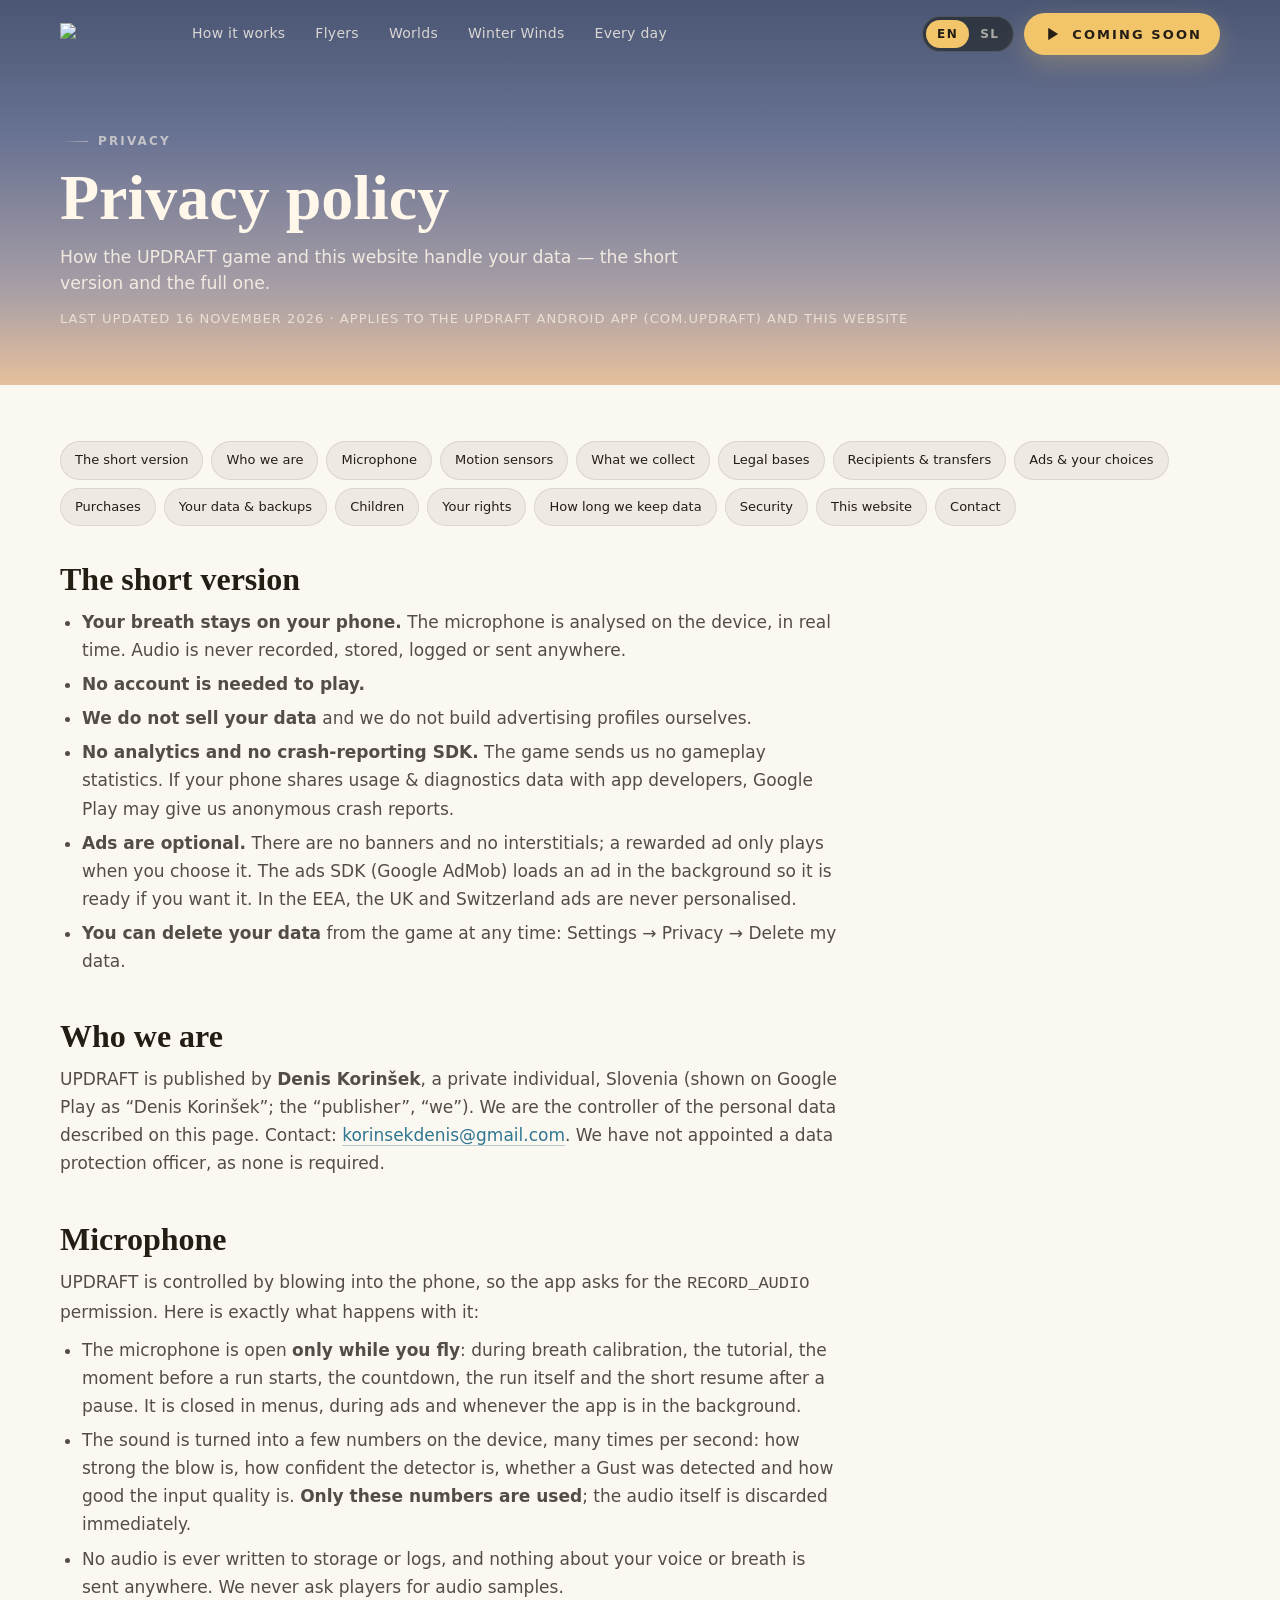
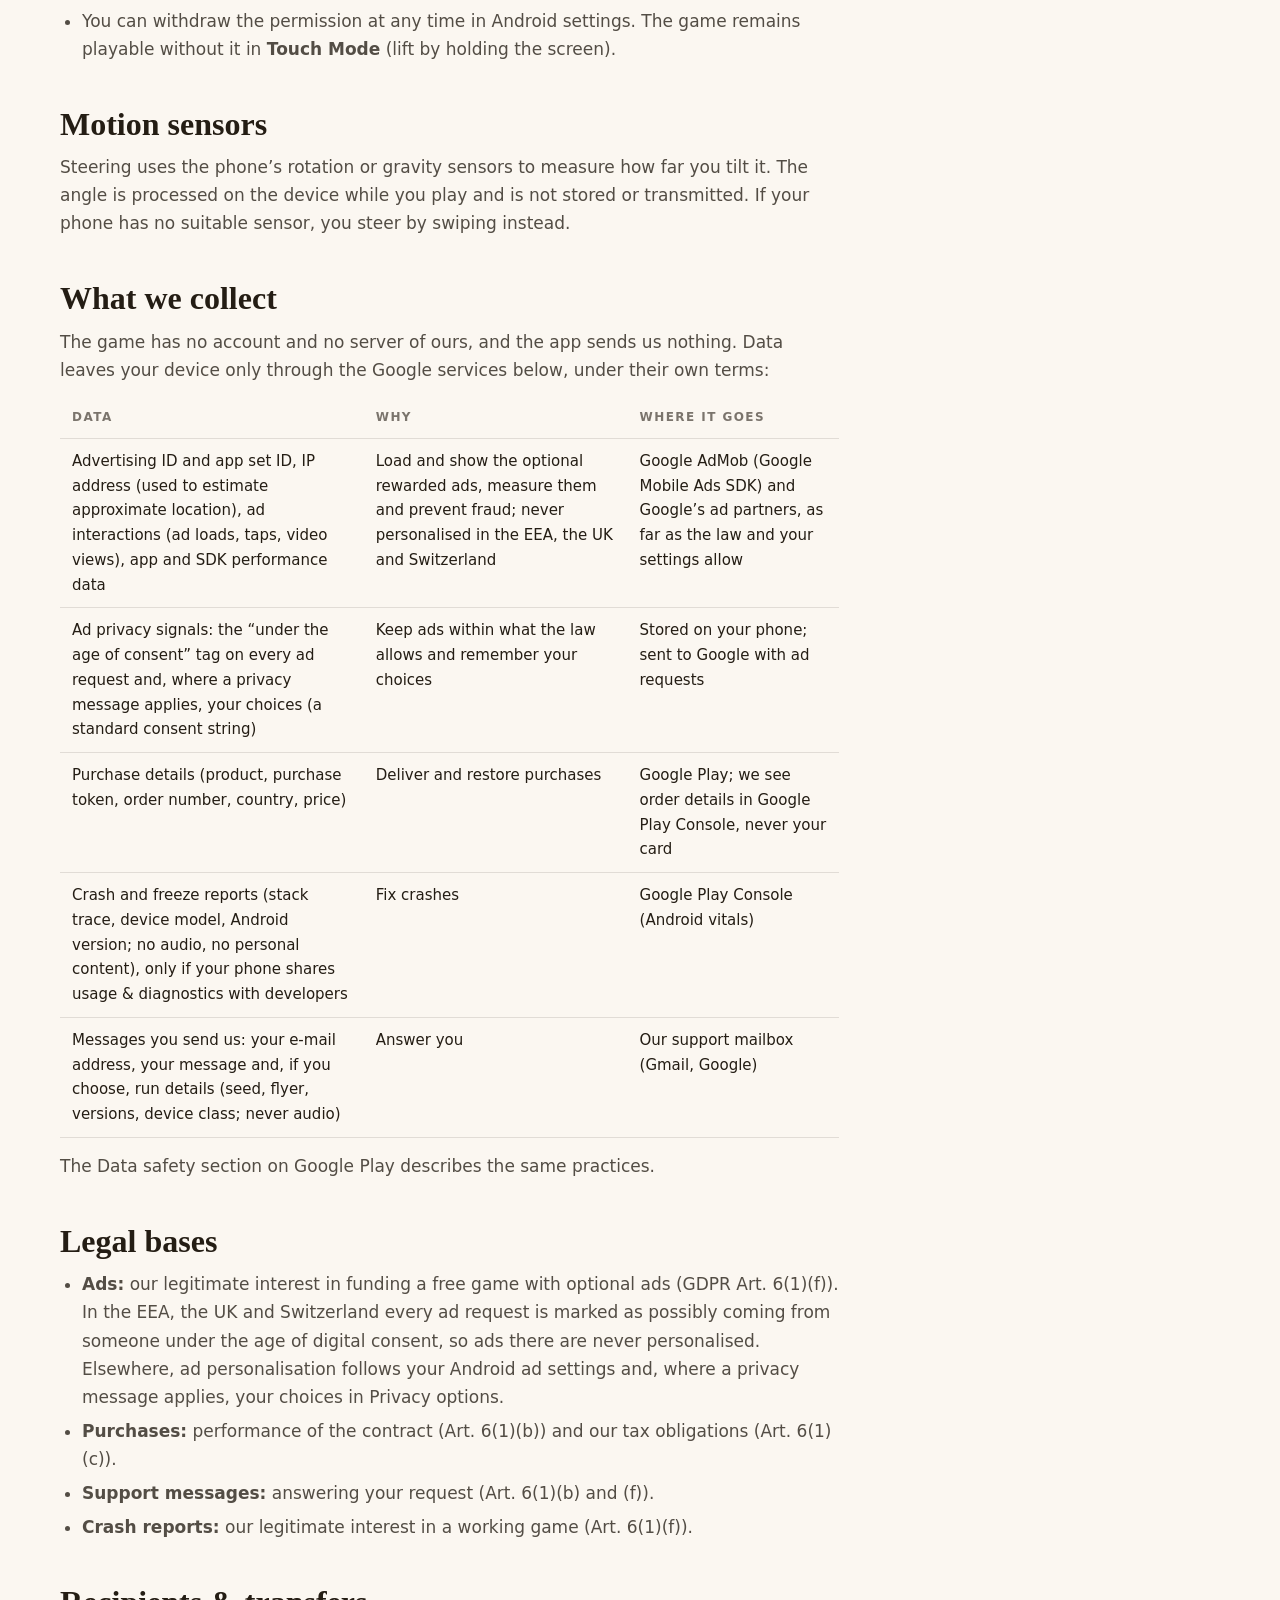
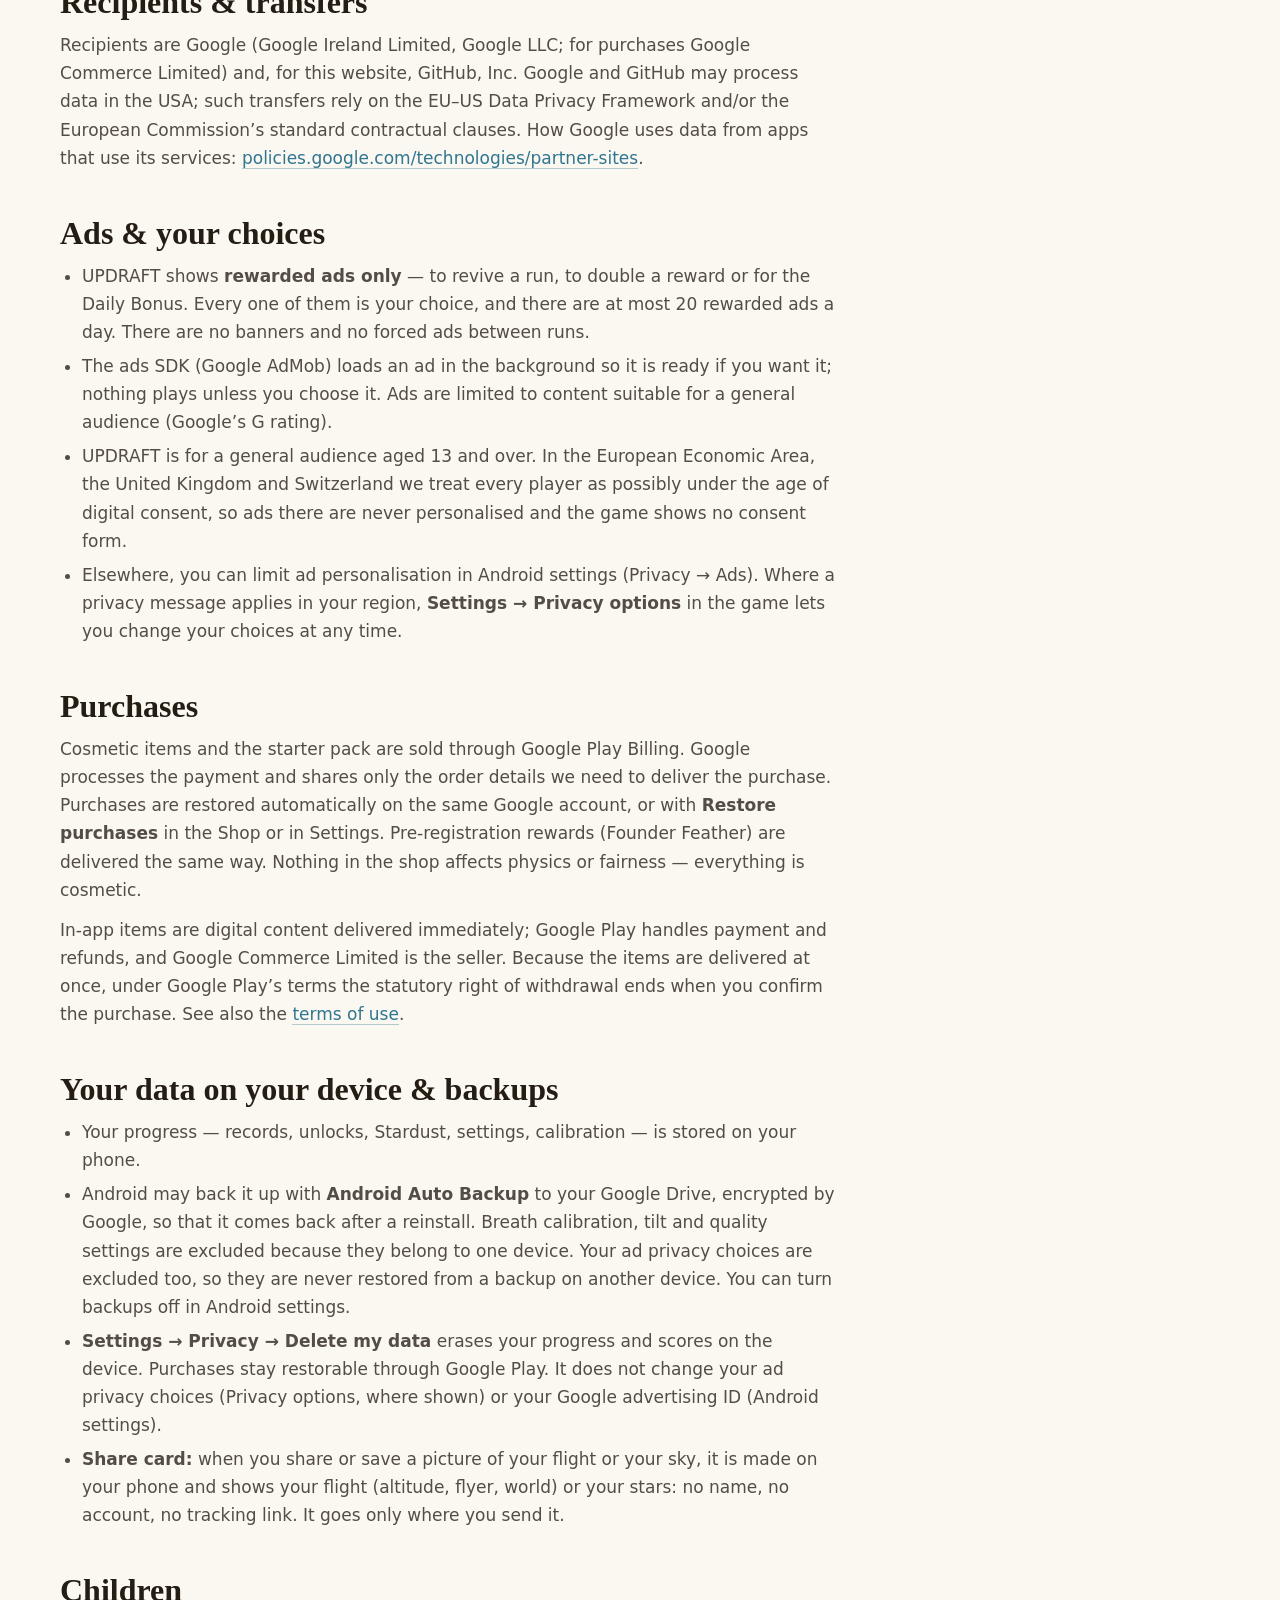
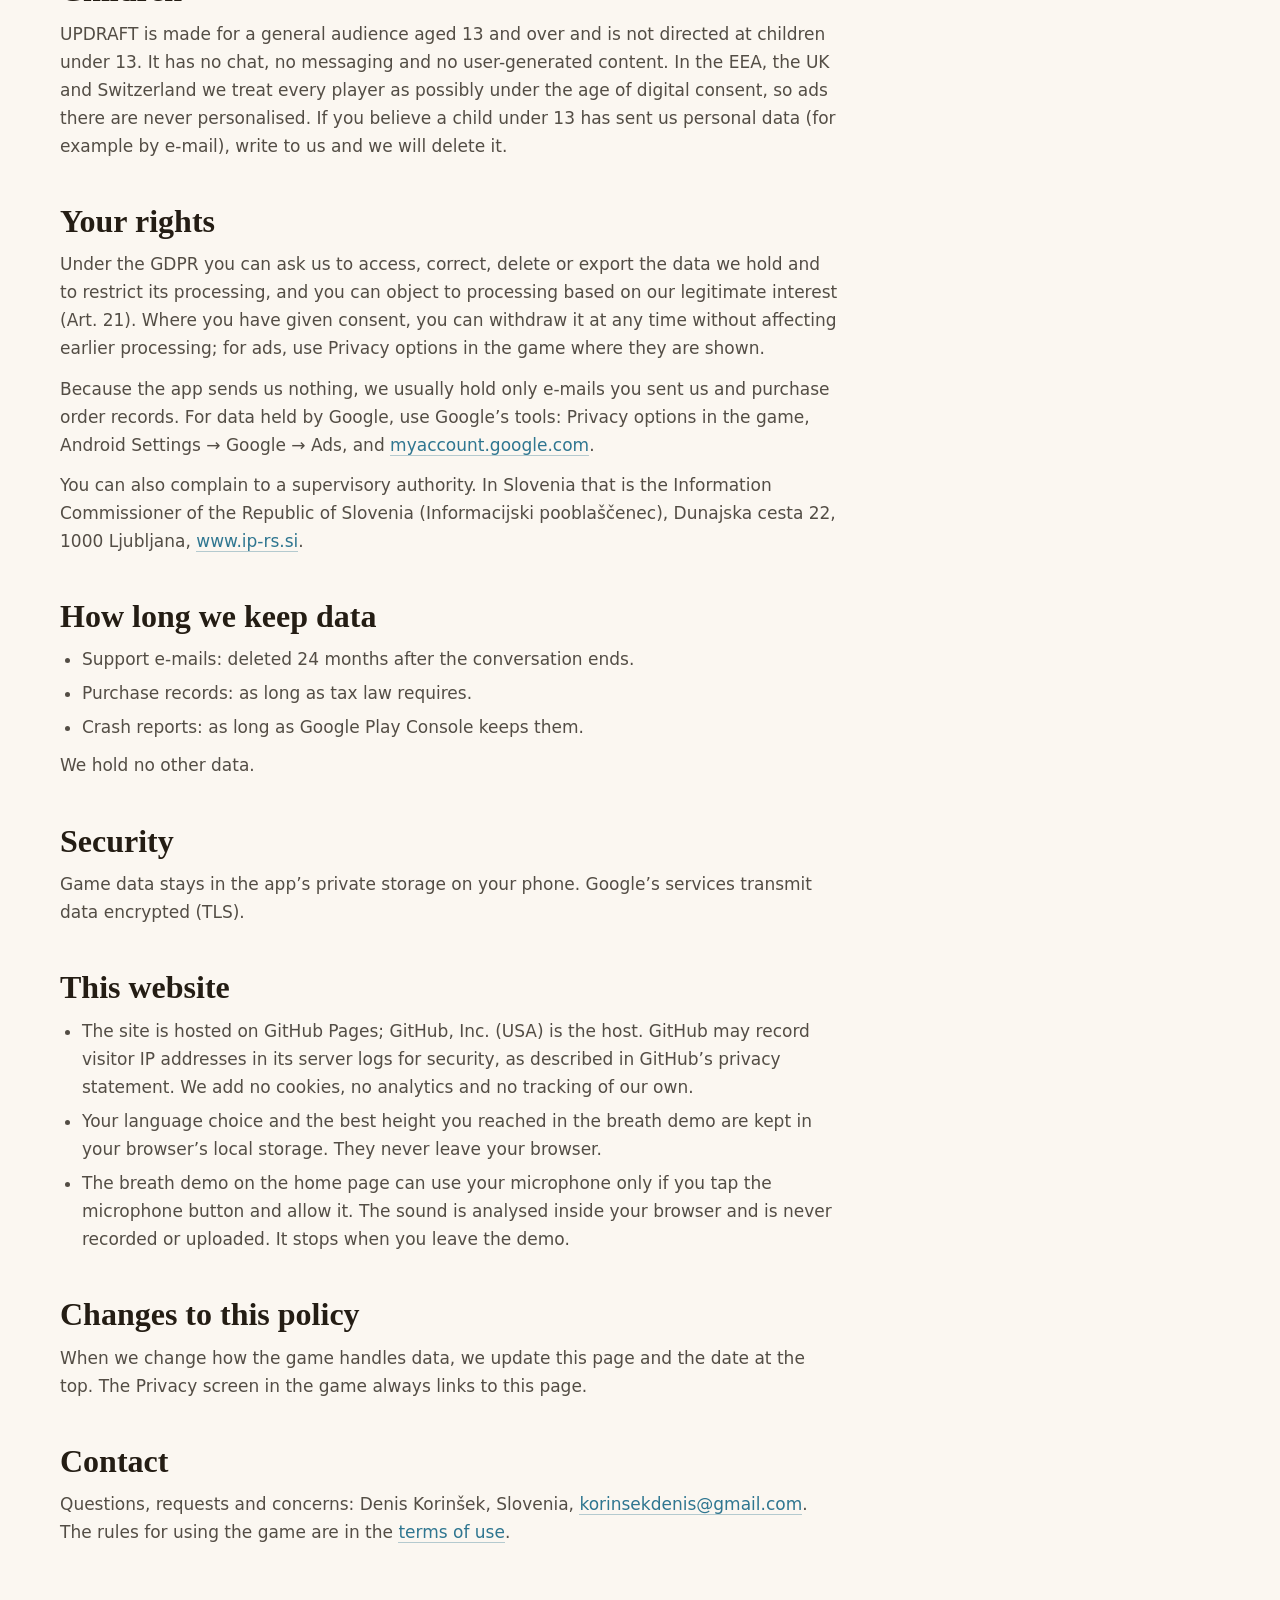
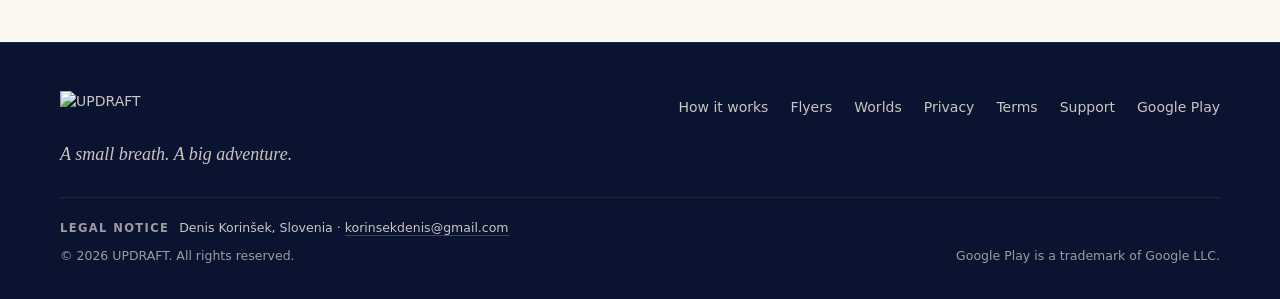
==== privacy.html @ 382e3b41 "Legal review update: privacy policy, terms, legal notice, com.updraft - Privacy policy rewritten (EN" ====
<!DOCTYPE html>
<html lang="en" class="no-js">
<head>
<meta charset="utf-8">
<meta name="viewport" content="width=device-width, initial-scale=1, viewport-fit=cover">
<title>Privacy policy — UPDRAFT</title>
<meta name="description" content="How the UPDRAFT game and this website handle your data: the microphone is analysed on your device only and never recorded, no account is needed, and the game has no analytics.">
<meta name="robots" content="index,follow">
<meta name="theme-color" content="#4A5674">
<meta property="og:title" content="Privacy policy — UPDRAFT">
<meta property="og:description" content="Your breath stays on your phone. How UPDRAFT handles the microphone, sensors, ads, purchases and backups.">
<meta property="og:image" content="https://deniskorinsek.github.io/updraft/assets/brand/og.jpg">
<link rel="icon" href="assets/brand/favicon-32.png" sizes="32x32">
<link rel="icon" href="assets/brand/icon.svg" type="image/svg+xml">
<link rel="apple-touch-icon" href="assets/brand/apple-touch-icon.png">
<link rel="stylesheet" href="assets/fonts/fonts.css">
<link rel="stylesheet" href="css/site.css">
<script>document.documentElement.className = document.documentElement.className.replace('no-js', 'js');</script>
</head>
<body>
<svg xmlns="http://www.w3.org/2000/svg" style="display:none"><symbol id="i-mic" viewBox="0 0 24 24"><path d="M12,3.5 H12 A3,3 0 0 1 15,6.5 V11.5 A3,3 0 0 1 12,14.5 H12 A3,3 0 0 1 9,11.5 V6.5 A3,3 0 0 1 12,3.5 Z" fill="none" stroke="currentColor" stroke-width="1.8" stroke-linecap="round" stroke-linejoin="round"/><path d="M5.5 11.5a6.5 6.5 0 0 0 13 0M12 18v2.5M9 20.5h6" fill="none" stroke="currentColor" stroke-width="1.8" stroke-linecap="round" stroke-linejoin="round"/></symbol><symbol id="i-tilt" viewBox="0 0 24 24"><path d="M10,3.5 H14 A2,2 0 0 1 16,5.5 V16.5 A2,2 0 0 1 14,18.5 H10 A2,2 0 0 1 8,16.5 V5.5 A2,2 0 0 1 10,3.5 Z" fill="none" stroke="currentColor" stroke-width="1.8" stroke-linecap="round" stroke-linejoin="round"/><path d="M3.5 15a8.5 8.5 0 0 0 4.5 5.5M20.5 15a8.5 8.5 0 0 1-4.5 5.5" fill="none" stroke="currentColor" stroke-width="1.8" stroke-linecap="round" stroke-linejoin="round"/><path d="M11 15.5h2" fill="none" stroke="currentColor" stroke-width="1.8" stroke-linecap="round" stroke-linejoin="round"/></symbol><symbol id="i-wind" viewBox="0 0 24 24"><path d="M8.69,11.93 L8.59,11.82 L8.47,11.73 L8.32,11.67 L8.14,11.63 L7.95,11.64 L7.75,11.69 L7.55,11.78 L7.36,11.92 L7.2,12.11 L7.07,12.33 L6.97,12.59 L6.93,12.88 L6.95,13.18 L7.02,13.49 L7.16,13.79 L7.35,14.08 L7.61,14.33 L7.92,14.54 L8.28,14.69 L8.68,14.78 L9.1,14.8 L9.53,14.73 L9.95,14.58 L10.36,14.36 L10.72,14.05 L11.04,13.67 L11.28,13.23 L11.45,12.73 L11.53,12.2 L11.51,11.65 L11.39,11.1 L11.17,10.56 L10.85,10.06 L10.43,9.62 L9.92,9.24 L9.35,8.96 L8.72,8.78 L8.05,8.72 L7.37,8.78 L6.7,8.96 L6.05,9.26 L5.46,9.69 L4.94,10.22 L4.52,10.85 L4.21,11.56 L4.02,12.32 L3.98,13.13 L4.08,13.94 L4.32,14.73 L4.72,15.48 L5.24,16.17 L5.89,16.75 L6.65,17.22 L7.49,17.56 L8.4,17.74 L9.33,17.76 L10.27,17.61 L11.18,17.29 L12.04,16.81 L12.81,16.18 L13.46,15.41 L13.97,14.52 L14.32,13.54 L14.5,12.5 C17.3,12.5 19.3,9.5 22.5,10.1" fill="none" stroke="currentColor" stroke-width="1.8" stroke-linecap="round" stroke-linejoin="round"/></symbol><symbol id="i-wind_dust" viewBox="0 0 24 24"><path d="M12 3c.6 4.2 2.8 6.4 7 7-4.2.6-6.4 2.8-7 7-.6-4.2-2.8-6.4-7-7 4.2-.6 6.4-2.8 7-7z" fill="currentColor"/></symbol><symbol id="i-leaderboard" viewBox="0 0 24 24"><path d="M4 20V13h5v7M9 20V8.5h6V20M15 20v-9h5v9" fill="none" stroke="currentColor" stroke-width="1.8" stroke-linecap="round" stroke-linejoin="round"/><path d="M3 20h18" fill="none" stroke="currentColor" stroke-width="1.8" stroke-linecap="round" stroke-linejoin="round"/></symbol><symbol id="i-calendar" viewBox="0 0 24 24"><path d="M6.5,5.5 H17.5 A2.5,2.5 0 0 1 20,8.0 V17.5 A2.5,2.5 0 0 1 17.5,20.0 H6.5 A2.5,2.5 0 0 1 4,17.5 V8.0 A2.5,2.5 0 0 1 6.5,5.5 Z" fill="none" stroke="currentColor" stroke-width="1.8" stroke-linecap="round" stroke-linejoin="round"/><path d="M4 10h16M8.5 3.5v4M15.5 3.5v4" fill="none" stroke="currentColor" stroke-width="1.8" stroke-linecap="round" stroke-linejoin="round"/></symbol><symbol id="i-challenges" viewBox="0 0 24 24"><path d="M8 4h8v5a4 4 0 0 1-8 0V4z" fill="none" stroke="currentColor" stroke-width="1.8" stroke-linecap="round" stroke-linejoin="round"/><path d="M8 6H5.5a2.5 2.5 0 0 0 2.8 4M16 6h2.5a2.5 2.5 0 0 1-2.8 4" fill="none" stroke="currentColor" stroke-width="1.8" stroke-linecap="round" stroke-linejoin="round"/><path d="M12 13v4M8.5 20h7M10 17h4" fill="none" stroke="currentColor" stroke-width="1.8" stroke-linecap="round" stroke-linejoin="round"/></symbol><symbol id="i-collection" viewBox="0 0 24 24"><path d="M5.5,4 H9.5 A1.5,1.5 0 0 1 11,5.5 V9.5 A1.5,1.5 0 0 1 9.5,11 H5.5 A1.5,1.5 0 0 1 4,9.5 V5.5 A1.5,1.5 0 0 1 5.5,4 Z" fill="none" stroke="currentColor" stroke-width="1.8" stroke-linecap="round" stroke-linejoin="round"/><path d="M14.5,4 H18.5 A1.5,1.5 0 0 1 20,5.5 V9.5 A1.5,1.5 0 0 1 18.5,11 H14.5 A1.5,1.5 0 0 1 13,9.5 V5.5 A1.5,1.5 0 0 1 14.5,4 Z" fill="none" stroke="currentColor" stroke-width="1.8" stroke-linecap="round" stroke-linejoin="round"/><path d="M5.5,13 H9.5 A1.5,1.5 0 0 1 11,14.5 V18.5 A1.5,1.5 0 0 1 9.5,20 H5.5 A1.5,1.5 0 0 1 4,18.5 V14.5 A1.5,1.5 0 0 1 5.5,13 Z" fill="none" stroke="currentColor" stroke-width="1.8" stroke-linecap="round" stroke-linejoin="round"/><path d="M14.5,13 H18.5 A1.5,1.5 0 0 1 20,14.5 V18.5 A1.5,1.5 0 0 1 18.5,20 H14.5 A1.5,1.5 0 0 1 13,18.5 V14.5 A1.5,1.5 0 0 1 14.5,13 Z" fill="none" stroke="currentColor" stroke-width="1.8" stroke-linecap="round" stroke-linejoin="round"/></symbol><symbol id="i-trail" viewBox="0 0 24 24"><path d="M3.5 16.5c3.5 0 4.5-3 8-3s4.5 3 9 3" fill="none" stroke="currentColor" stroke-width="1.8" stroke-linecap="round" stroke-linejoin="round"/><path d="M3.5 11c3 0 4-2.2 7-2.2" fill="none" stroke="currentColor" stroke-width="1.4" stroke-linecap="round" stroke-linejoin="round"/><path d="M15.4,8.5 a1.6,1.6 0 1,0 3.2,0 a1.6,1.6 0 1,0 -3.2,0" fill="currentColor"/><path d="M18.9,12.5 a1.1,1.1 0 1,0 2.2,0 a1.1,1.1 0 1,0 -2.2,0" fill="currentColor"/></symbol><symbol id="i-badge" viewBox="0 0 24 24"><path d="M6.5,9.5 a5.5,5.5 0 1,0 11.0,0 a5.5,5.5 0 1,0 -11.0,0" fill="none" stroke="currentColor" stroke-width="1.8" stroke-linecap="round" stroke-linejoin="round"/><path d="M9 14.2L7.6 20.5l4.4-2.3 4.4 2.3-1.4-6.3" fill="none" stroke="currentColor" stroke-width="1.8" stroke-linecap="round" stroke-linejoin="round"/></symbol><symbol id="i-privacy" viewBox="0 0 24 24"><path d="M12 3l7 3v6c0 4-3 7-7 9-4-2-7-5-7-9V6z" fill="none" stroke="currentColor" stroke-width="1.8" stroke-linecap="round" stroke-linejoin="round"/><path d="M10.5,11.5 H13.5 A1,1 0 0 1 14.5,12.5 V15.0 A1,1 0 0 1 13.5,16.0 H10.5 A1,1 0 0 1 9.5,15.0 V12.5 A1,1 0 0 1 10.5,11.5 Z" fill="none" stroke="currentColor" stroke-width="1.8" stroke-linecap="round" stroke-linejoin="round"/><path d="M10.5 11.5v-1a1.5 1.5 0 0 1 3 0v1" fill="none" stroke="currentColor" stroke-width="1.8" stroke-linecap="round" stroke-linejoin="round"/></symbol><symbol id="i-touch" viewBox="0 0 24 24"><path d="M10 11V5.5a1.5 1.5 0 0 1 3 0v6" fill="none" stroke="currentColor" stroke-width="1.8" stroke-linecap="round" stroke-linejoin="round"/><path d="M13 10.5a1.5 1.5 0 0 1 3 0v1.5M16 11.2a1.5 1.5 0 0 1 3 .3V15a6 6 0 0 1-6 6h-1.2a6 6 0 0 1-4.6-2.2L4.8 15.6a1.5 1.5 0 0 1 2.3-1.9L10 16" fill="none" stroke="currentColor" stroke-width="1.8" stroke-linecap="round" stroke-linejoin="round"/></symbol><symbol id="i-download" viewBox="0 0 24 24"><path d="M12 4v11M7.5 10.5L12 15l4.5-4.5" fill="none" stroke="currentColor" stroke-width="1.8" stroke-linecap="round" stroke-linejoin="round"/><path d="M5 19.5h14" fill="none" stroke="currentColor" stroke-width="1.8" stroke-linecap="round" stroke-linejoin="round"/></symbol><symbol id="i-external" viewBox="0 0 24 24"><path d="M14 4h6v6M20 4l-8.5 8.5" fill="none" stroke="currentColor" stroke-width="1.8" stroke-linecap="round" stroke-linejoin="round"/><path d="M18 14v4.5a1.5 1.5 0 0 1-1.5 1.5h-11A1.5 1.5 0 0 1 4 18.5v-11A1.5 1.5 0 0 1 5.5 6H10" fill="none" stroke="currentColor" stroke-width="1.8" stroke-linecap="round" stroke-linejoin="round"/></symbol><symbol id="i-language" viewBox="0 0 24 24"><path d="M3.5,12 a8.5,8.5 0 1,0 17.0,0 a8.5,8.5 0 1,0 -17.0,0" fill="none" stroke="currentColor" stroke-width="1.8" stroke-linecap="round" stroke-linejoin="round"/><path d="M3.5 12h17M12 3.5c2.5 2.4 3.6 5.2 3.6 8.5s-1.1 6.1-3.6 8.5c-2.5-2.4-3.6-5.2-3.6-8.5S9.5 5.9 12 3.5z" fill="none" stroke="currentColor" stroke-width="1.8" stroke-linecap="round" stroke-linejoin="round"/></symbol><symbol id="i-close" viewBox="0 0 24 24"><path d="M6 6l12 12M18 6L6 18" fill="none" stroke="currentColor" stroke-width="1.8" stroke-linecap="round" stroke-linejoin="round"/></symbol><symbol id="i-chevron_right" viewBox="0 0 24 24"><path d="M9 6l6 6-6 6" fill="none" stroke="currentColor" stroke-width="1.8" stroke-linecap="round" stroke-linejoin="round"/></symbol><symbol id="i-chevron_down" viewBox="0 0 24 24"><path d="M6 9l6 6 6-6" fill="none" stroke="currentColor" stroke-width="1.8" stroke-linecap="round" stroke-linejoin="round"/></symbol><symbol id="i-play" viewBox="0 0 24 24"><path d="M8 5.5v13l10.5-6.5z" fill="currentColor"/></symbol><symbol id="i-help" viewBox="0 0 24 24"><path d="M3.5,12 a8.5,8.5 0 1,0 17.0,0 a8.5,8.5 0 1,0 -17.0,0" fill="none" stroke="currentColor" stroke-width="1.8" stroke-linecap="round" stroke-linejoin="round"/><path d="M9.6 9.6a2.5 2.5 0 1 1 3.6 2.2c-.8.4-1.2 1-1.2 1.8v.4" fill="none" stroke="currentColor" stroke-width="1.8" stroke-linecap="round" stroke-linejoin="round"/><path d="M12 16.6v.4" fill="none" stroke="currentColor" stroke-width="2.4" stroke-linecap="round" stroke-linejoin="round"/></symbol><symbol id="i-feedback" viewBox="0 0 24 24"><path d="M5 4.5h14A1.5 1.5 0 0 1 20.5 6v8.5A1.5 1.5 0 0 1 19 16h-7.5L7 19.5V16H5a1.5 1.5 0 0 1-1.5-1.5V6A1.5 1.5 0 0 1 5 4.5z" fill="none" stroke="currentColor" stroke-width="1.8" stroke-linecap="round" stroke-linejoin="round"/><path d="M8 9h8M8 12h5" fill="none" stroke="currentColor" stroke-width="1.8" stroke-linecap="round" stroke-linejoin="round"/></symbol><symbol id="i-mic_off" viewBox="0 0 24 24"><path d="M9 9V6.5a3 3 0 0 1 6 0v5" fill="none" stroke="currentColor" stroke-width="1.8" stroke-linecap="round" stroke-linejoin="round"/><path d="M5.5 11.5a6.5 6.5 0 0 0 10.8 4.9M18.5 11.5c0 .7-.1 1.4-.3 2M12 18v2.5M9 20.5h6" fill="none" stroke="currentColor" stroke-width="1.8" stroke-linecap="round" stroke-linejoin="round"/><path d="M4 4l16 16" fill="none" stroke="currentColor" stroke-width="1.8" stroke-linecap="round" stroke-linejoin="round"/></symbol><symbol id="i-snowflake" viewBox="0 0 24 24"><path d="M12 3v18M4.2 7.5l15.6 9M4.2 16.5l15.6-9" fill="none" stroke="currentColor" stroke-width="1.8" stroke-linecap="round" stroke-linejoin="round"/><path d="M9.5 4.5L12 6.5l2.5-2M9.5 19.5l2.5-2 2.5 2M4 10.6l3 .6-.9 3M20 13.4l-3-.6.9-3M4 13.4l3-.6-.9-3M20 10.6l-3 .6.9 3" fill="none" stroke="currentColor" stroke-width="1.8" stroke-linecap="round" stroke-linejoin="round"/></symbol><symbol id="i-gift" viewBox="0 0 24 24"><path d="M6.0,9.5 H18.0 A1.5,1.5 0 0 1 19.5,11.0 V18.5 A1.5,1.5 0 0 1 18.0,20.0 H6.0 A1.5,1.5 0 0 1 4.5,18.5 V11.0 A1.5,1.5 0 0 1 6.0,9.5 Z" fill="none" stroke="currentColor" stroke-width="1.8" stroke-linecap="round" stroke-linejoin="round"/><path d="M3.5 9.5h17M12 9.5V20" fill="none" stroke="currentColor" stroke-width="1.8" stroke-linecap="round" stroke-linejoin="round"/><path d="M12 9.5c-1.6-3.4-5.6-3.6-5.6-1.4 0 1.4 3 1.4 5.6 1.4zm0 0c1.6-3.4 5.6-3.6 5.6-1.4 0 1.4-3 1.4-5.6 1.4z" fill="none" stroke="currentColor" stroke-width="1.8" stroke-linecap="round" stroke-linejoin="round"/></symbol><symbol id="i-sleigh" viewBox="0 0 24 24"><path d="M3.5 16.5h13.5c2 0 3.5-1.3 3.5-3" fill="none" stroke="currentColor" stroke-width="1.8" stroke-linecap="round" stroke-linejoin="round"/><path d="M5.5 16.5c-1.8-1.6-2.4-4-1.8-6.4h6.8l2.2 3.4h4.8" fill="none" stroke="currentColor" stroke-width="1.8" stroke-linecap="round" stroke-linejoin="round"/><path d="M7 16.5v2.5M14 16.5v2.5M5 19h12.5" fill="none" stroke="currentColor" stroke-width="1.8" stroke-linecap="round" stroke-linejoin="round"/><path d="M17.5 3.5l.8 1.7 1.9.3-1.4 1.3.3 1.9-1.6-.9-1.7.9.4-1.9-1.4-1.3 1.9-.3z" fill="currentColor"/></symbol><symbol id="i-perfect" viewBox="0 0 24 24"><path d="M12 3c.6 4.2 2.8 6.4 7 7-4.2.6-6.4 2.8-7 7-.6-4.2-2.8-6.4-7-7 4.2-.6 6.4-2.8 7-7z" fill="none" stroke="currentColor" stroke-width="1.8" stroke-linecap="round" stroke-linejoin="round"/></symbol><symbol id="i-near_miss" viewBox="0 0 24 24"><path d="M13 21l4-9.5 4 9.5z" fill="none" stroke="currentColor" stroke-width="1.8" stroke-linecap="round" stroke-linejoin="round"/><path d="M2.5 15.5C6 12 10 9.4 15.2 8.4" fill="none" stroke="currentColor" stroke-width="1.8" stroke-linecap="round" stroke-linejoin="round"/><path d="M2.5 10.6c2.2-1.7 4.6-2.9 7.4-3.6" fill="none" stroke="currentColor" stroke-width="1.8" stroke-linecap="round" stroke-linejoin="round"/><path d="M16.3,7.8 a1.7,1.7 0 1,0 3.4,0 a1.7,1.7 0 1,0 -3.4,0" fill="currentColor"/></symbol><symbol id="i-missions" viewBox="0 0 24 24"><path d="M7.0,3.5 H17.0 A2.5,2.5 0 0 1 19.5,6.0 V18.0 A2.5,2.5 0 0 1 17.0,20.5 H7.0 A2.5,2.5 0 0 1 4.5,18.0 V6.0 A2.5,2.5 0 0 1 7.0,3.5 Z" fill="none" stroke="currentColor" stroke-width="1.8" stroke-linecap="round" stroke-linejoin="round"/><path d="M8.5 9l2 2 4-4M8.5 15.5h7" fill="none" stroke="currentColor" stroke-width="1.8" stroke-linecap="round" stroke-linejoin="round"/></symbol><symbol id="i-chest" viewBox="0 0 24 24"><path d="M6,10 H18 A2,2 0 0 1 20,12 V18 A2,2 0 0 1 18,20 H6 A2,2 0 0 1 4,18 V12 A2,2 0 0 1 6,10 Z" fill="none" stroke="currentColor" stroke-width="1.8" stroke-linecap="round" stroke-linejoin="round"/><path d="M3.5 6.8h17V10h-17z" fill="none" stroke="currentColor" stroke-width="1.8" stroke-linecap="round" stroke-linejoin="round"/><path d="M12 6.8V20" fill="none" stroke="currentColor" stroke-width="1.8" stroke-linecap="round" stroke-linejoin="round"/><path d="M12 6.8c-1.5-3-5-3.2-5-1.2 0 1.3 2.6 1.2 5 1.2zm0 0c1.5-3 5-3.2 5-1.2 0 1.3-2.6 1.2-5 1.2z" fill="none" stroke="currentColor" stroke-width="1.8" stroke-linecap="round" stroke-linejoin="round"/></symbol><symbol id="i-altitude" viewBox="0 0 24 24"><path d="M12 20V5M6.5 10.5L12 5l5.5 5.5" fill="none" stroke="currentColor" stroke-width="1.8" stroke-linecap="round" stroke-linejoin="round"/><path d="M5 20h14" fill="none" stroke="currentColor" stroke-width="1.8" stroke-linecap="round" stroke-linejoin="round"/></symbol><symbol id="i-feather" viewBox="0 0 24 24"><path d="M5 19C8.5 11 13 6.5 20 4c-1.2 6.5-5.5 11.5-12.6 13.6" fill="none" stroke="currentColor" stroke-width="1.8" stroke-linecap="round" stroke-linejoin="round"/><path d="M5 19l9-9" fill="none" stroke="currentColor" stroke-width="1.8" stroke-linecap="round" stroke-linejoin="round"/></symbol><symbol id="i-bubble" viewBox="0 0 24 24"><path d="M4,12 a8,8 0 1,0 16,0 a8,8 0 1,0 -16,0" fill="none" stroke="currentColor" stroke-width="1.8" stroke-linecap="round" stroke-linejoin="round"/><path d="M7.8 10a4.6 4.6 0 0 1 3-3.2" fill="none" stroke="currentColor" stroke-width="1.8" stroke-linecap="round" stroke-linejoin="round"/></symbol><symbol id="i-star" viewBox="0 0 24 24"><path d="M12 3.6l2.5 5.2 5.7.8-4.1 4 1 5.6-5.1-2.7-5.1 2.7 1-5.6-4.1-4 5.7-.8z" fill="none" stroke="currentColor" stroke-width="1.8" stroke-linecap="round" stroke-linejoin="round"/></symbol><symbol id="i-check" viewBox="0 0 24 24"><path d="M5 12.5l4.5 4.5L19 7.5" fill="none" stroke="currentColor" stroke-width="2.2" stroke-linecap="round" stroke-linejoin="round"/></symbol><symbol id="i-level" viewBox="0 0 24 24"><path d="M12 3.5l7.5 4.3v8.4L12 20.5l-7.5-4.3V7.8z" fill="none" stroke="currentColor" stroke-width="1.8" stroke-linecap="round" stroke-linejoin="round"/><path d="M9.5 12.5l2 2 3.5-4" fill="none" stroke="currentColor" stroke-width="1.8" stroke-linecap="round" stroke-linejoin="round"/></symbol><symbol id="i-gust_window" viewBox="0 0 24 24"><path d="M4.5,12 a7.5,7.5 0 1,0 15.0,0 a7.5,7.5 0 1,0 -15.0,0" fill="none" stroke="currentColor" stroke-width="1.4" stroke-linecap="round" stroke-linejoin="round"/><path d="M12 2.5v2M12 19.5v2M2.5 12h2M19.5 12h2" fill="none" stroke="currentColor" stroke-width="1.8" stroke-linecap="round" stroke-linejoin="round"/><path d="M12 8.6c.3 2 1.3 3 3.4 3.4-2 .3-3 1.3-3.4 3.4-.3-2-1.3-3-3.4-3.4 2-.3 3-1.3 3.4-3.4z" fill="currentColor"/></symbol><symbol id="i-slipstream" viewBox="0 0 24 24"><path d="M3 16c4-1 7-4 9-8s5-4.5 9-4.5" fill="none" stroke="currentColor" stroke-width="1.8" stroke-linecap="round" stroke-linejoin="round"/><path d="M3 20c4.5-.8 8-3.2 10.6-6.6" fill="none" stroke="currentColor" stroke-width="1.8" stroke-linecap="round" stroke-linejoin="round"/><path d="M3 12c2.6-.6 4.6-2 6-3.8" fill="none" stroke="currentColor" stroke-width="1.8" stroke-linecap="round" stroke-linejoin="round"/><path d="M17.5 2.4l3.5 1.1-2.4 2.8" fill="none" stroke="currentColor" stroke-width="1.8" stroke-linecap="round" stroke-linejoin="round"/></symbol><symbol id="i-shop" viewBox="0 0 24 24"><path d="M5 8h14l-1.2 11.5a1.5 1.5 0 0 1-1.5 1.5H7.7a1.5 1.5 0 0 1-1.5-1.5L5 8z" fill="none" stroke="currentColor" stroke-width="1.8" stroke-linecap="round" stroke-linejoin="round"/><path d="M9 8V6.5a3 3 0 0 1 6 0V8" fill="none" stroke="currentColor" stroke-width="1.8" stroke-linecap="round" stroke-linejoin="round"/></symbol><symbol id="i-ad" viewBox="0 0 24 24"><path d="M6,5 H18 A3,3 0 0 1 21,8 V16 A3,3 0 0 1 18,19 H6 A3,3 0 0 1 3,16 V8 A3,3 0 0 1 6,5 Z" fill="none" stroke="currentColor" stroke-width="1.8" stroke-linecap="round" stroke-linejoin="round"/><path d="M10 9.5v5l4.5-2.5z" fill="currentColor"/></symbol><symbol id="i-phone" viewBox="0 0 24 24"><path d="M9.2,3 H14.8 A2.2,2.2 0 0 1 17,5.2 V18.8 A2.2,2.2 0 0 1 14.8,21 H9.2 A2.2,2.2 0 0 1 7,18.8 V5.2 A2.2,2.2 0 0 1 9.2,3 Z" fill="none" stroke="currentColor" stroke-width="1.8" stroke-linecap="round" stroke-linejoin="round"/><path d="M11 18h2" fill="none" stroke="currentColor" stroke-width="1.8" stroke-linecap="round" stroke-linejoin="round"/></symbol><symbol id="i-calibrate" viewBox="0 0 24 24"><path d="M4.5,12 a7.5,7.5 0 1,0 15.0,0 a7.5,7.5 0 1,0 -15.0,0" fill="none" stroke="currentColor" stroke-width="1.8" stroke-linecap="round" stroke-linejoin="round"/><path d="M9,12 a3,3 0 1,0 6,0 a3,3 0 1,0 -6,0" fill="none" stroke="currentColor" stroke-width="1.8" stroke-linecap="round" stroke-linejoin="round"/><path d="M12 2.5v3M12 18.5v3M2.5 12h3M18.5 12h3" fill="none" stroke="currentColor" stroke-width="1.8" stroke-linecap="round" stroke-linejoin="round"/></symbol><symbol id="i-trash" viewBox="0 0 24 24"><path d="M4.5 7h15M9.5 7V5h5v2" fill="none" stroke="currentColor" stroke-width="1.8" stroke-linecap="round" stroke-linejoin="round"/><path d="M6.5 7l1 12.5h9l1-12.5" fill="none" stroke="currentColor" stroke-width="1.8" stroke-linecap="round" stroke-linejoin="round"/><path d="M10.2 10.5v6M13.8 10.5v6" fill="none" stroke="currentColor" stroke-width="1.8" stroke-linecap="round" stroke-linejoin="round"/></symbol><symbol id="i-cloud_off" viewBox="0 0 24 24"><path d="M7 18.5a4.5 4.5 0 0 1-.5-9 6 6 0 0 1 11.6 1.6 3.7 3.7 0 0 1-.6 7.4z" fill="none" stroke="currentColor" stroke-width="1.8" stroke-linecap="round" stroke-linejoin="round"/><path d="M4 4l16 16" fill="none" stroke="currentColor" stroke-width="1.8" stroke-linecap="round" stroke-linejoin="round"/></symbol><symbol id="i-sound_on" viewBox="0 0 24 24"><path d="M4 9.5h3.5L12 5.5v13l-4.5-4H4z" fill="none" stroke="currentColor" stroke-width="1.8" stroke-linecap="round" stroke-linejoin="round"/><path d="M15.5 9a4 4 0 0 1 0 6M18 6.5a7.5 7.5 0 0 1 0 11" fill="none" stroke="currentColor" stroke-width="1.8" stroke-linecap="round" stroke-linejoin="round"/></symbol><symbol id="i-music_on" viewBox="0 0 24 24"><path d="M9 18V6l10-2v12" fill="none" stroke="currentColor" stroke-width="1.8" stroke-linecap="round" stroke-linejoin="round"/><path d="M4.0,18 a2.5,2.5 0 1,0 5.0,0 a2.5,2.5 0 1,0 -5.0,0" fill="none" stroke="currentColor" stroke-width="1.8" stroke-linecap="round" stroke-linejoin="round"/><path d="M14.0,16 a2.5,2.5 0 1,0 5.0,0 a2.5,2.5 0 1,0 -5.0,0" fill="none" stroke="currentColor" stroke-width="1.8" stroke-linecap="round" stroke-linejoin="round"/></symbol><symbol id="i-hand" viewBox="0 0 24 24"><path d="M8 12V6.5a1.4 1.4 0 0 1 2.8 0V11M10.8 10.5V5.2a1.4 1.4 0 0 1 2.8 0v5.3M13.6 10.5V6.4a1.4 1.4 0 0 1 2.8 0V14a6 6 0 0 1-6 6h-.4a5 5 0 0 1-4.1-2.2L3.6 14a1.5 1.5 0 0 1 2.3-1.9L8 14" fill="none" stroke="currentColor" stroke-width="1.8" stroke-linecap="round" stroke-linejoin="round"/></symbol><symbol id="i-info" viewBox="0 0 24 24"><path d="M3.5,12 a8.5,8.5 0 1,0 17.0,0 a8.5,8.5 0 1,0 -17.0,0" fill="none" stroke="currentColor" stroke-width="1.8" stroke-linecap="round" stroke-linejoin="round"/><path d="M12 11v5.2" fill="none" stroke="currentColor" stroke-width="1.8" stroke-linecap="round" stroke-linejoin="round"/><path d="M12 7.6v.4" fill="none" stroke="currentColor" stroke-width="2.4" stroke-linecap="round" stroke-linejoin="round"/></symbol><symbol id="i-crown" viewBox="0 0 24 24"><path d="M4 17.5L3 8l5 4 4-6.5 4 6.5 5-4-1 9.5z" fill="none" stroke="currentColor" stroke-width="1.8" stroke-linecap="round" stroke-linejoin="round"/><path d="M5 20.5h14" fill="none" stroke="currentColor" stroke-width="1.8" stroke-linecap="round" stroke-linejoin="round"/></symbol><symbol id="i-friends" viewBox="0 0 24 24"><path d="M5.8,8.5 a3.2,3.2 0 1,0 6.4,0 a3.2,3.2 0 1,0 -6.4,0" fill="none" stroke="currentColor" stroke-width="1.8" stroke-linecap="round" stroke-linejoin="round"/><path d="M3.5 19.5c.6-3.2 2.8-5 5.5-5s4.9 1.8 5.5 5" fill="none" stroke="currentColor" stroke-width="1.8" stroke-linecap="round" stroke-linejoin="round"/><path d="M15.2 5.6a3.1 3.1 0 0 1 0 5.8M17.5 14.8c1.6.7 2.6 2.3 3 4.7" fill="none" stroke="currentColor" stroke-width="1.8" stroke-linecap="round" stroke-linejoin="round"/></symbol><symbol id="i-share" viewBox="0 0 24 24"><path d="M12 4v11M7.5 8.5L12 4l4.5 4.5" fill="none" stroke="currentColor" stroke-width="1.8" stroke-linecap="round" stroke-linejoin="round"/><path d="M5 13v5.5A1.5 1.5 0 0 0 6.5 20h11a1.5 1.5 0 0 0 1.5-1.5V13" fill="none" stroke="currentColor" stroke-width="1.8" stroke-linecap="round" stroke-linejoin="round"/></symbol><symbol id="i-warning" viewBox="0 0 24 24"><path d="M12 4.2L21 19.5H3z" fill="none" stroke="currentColor" stroke-width="1.8" stroke-linecap="round" stroke-linejoin="round"/><path d="M12 10v4.2" fill="none" stroke="currentColor" stroke-width="1.8" stroke-linecap="round" stroke-linejoin="round"/><path d="M12 16.8v.4" fill="none" stroke="currentColor" stroke-width="2.4" stroke-linecap="round" stroke-linejoin="round"/></symbol><symbol id="i-refresh" viewBox="0 0 24 24"><path d="M19 12a7 7 0 1 1-2.05-4.95" fill="none" stroke="currentColor" stroke-width="1.8" stroke-linecap="round" stroke-linejoin="round"/><path d="M19 4.5v3.6h-3.6" fill="none" stroke="currentColor" stroke-width="1.8" stroke-linecap="round" stroke-linejoin="round"/></symbol><symbol id="i-wifi_off" viewBox="0 0 24 24"><path d="M3.5 9a13 13 0 0 1 4.6-2.7M12 6a13 13 0 0 1 8.5 3" fill="none" stroke="currentColor" stroke-width="1.8" stroke-linecap="round" stroke-linejoin="round"/><path d="M6.5 12.5a8 8 0 0 1 3-1.8M15.5 11a8 8 0 0 1 2 1.5" fill="none" stroke="currentColor" stroke-width="1.8" stroke-linecap="round" stroke-linejoin="round"/><path d="M9.5 15.8a4 4 0 0 1 5 0" fill="none" stroke="currentColor" stroke-width="1.8" stroke-linecap="round" stroke-linejoin="round"/><path d="M4 4l16 16" fill="none" stroke="currentColor" stroke-width="1.8" stroke-linecap="round" stroke-linejoin="round"/></symbol><symbol id="i-eye" viewBox="0 0 24 24"><path d="M2.5 12s3.5-6.5 9.5-6.5S21.5 12 21.5 12 18 18.5 12 18.5 2.5 12 2.5 12z" fill="none" stroke="currentColor" stroke-width="1.8" stroke-linecap="round" stroke-linejoin="round"/><path d="M9,12 a3,3 0 1,0 6,0 a3,3 0 1,0 -6,0" fill="none" stroke="currentColor" stroke-width="1.8" stroke-linecap="round" stroke-linejoin="round"/></symbol><symbol id="i-settings" viewBox="0 0 24 24"><path d="M4 7h10M18 7h2M4 17h4M12 17h8" fill="none" stroke="currentColor" stroke-width="1.8" stroke-linecap="round" stroke-linejoin="round"/><path d="M14,7 a2,2 0 1,0 4,0 a2,2 0 1,0 -4,0" fill="none" stroke="currentColor" stroke-width="1.8" stroke-linecap="round" stroke-linejoin="round"/><path d="M8,17 a2,2 0 1,0 4,0 a2,2 0 1,0 -4,0" fill="none" stroke="currentColor" stroke-width="1.8" stroke-linecap="round" stroke-linejoin="round"/></symbol><symbol id="i-link" viewBox="0 0 24 24"><path d="M10.5 13.5a3.5 3.5 0 0 0 5 0l3-3a3.5 3.5 0 0 0-5-5l-1 1" fill="none" stroke="currentColor" stroke-width="1.8" stroke-linecap="round" stroke-linejoin="round"/><path d="M13.5 10.5a3.5 3.5 0 0 0-5 0l-3 3a3.5 3.5 0 0 0 5 5l1-1" fill="none" stroke="currentColor" stroke-width="1.8" stroke-linecap="round" stroke-linejoin="round"/></symbol><symbol id="i-menu" viewBox="0 0 24 24"><path d="M4 7h16M4 12h16M4 17h16" fill="none" stroke="currentColor" stroke-width="1.8" stroke-linecap="round"/></symbol></svg>
<header class="nav" id="nav">
  <div class="wrap">
    <a class="nav-brand" href="index.html" aria-label="UPDRAFT"><img src="assets/brand/wordmark.svg" alt="UPDRAFT" width="1200" height="300"></a>
    <nav class="nav-links" aria-label="Sections"><a href="index.html#how" data-i18n="nav.how">How it works</a><a href="index.html#flyers" data-i18n="nav.flyers">Flyers</a><a href="index.html#worlds" data-i18n="nav.worlds">Worlds</a><a href="index.html#winter" data-i18n="nav.winter">Winter Winds</a><a href="index.html#daily" data-i18n="nav.daily">Every day</a></nav>
    <div class="nav-right">
      <div class="lang" role="group" aria-label="Language">
        <button type="button" data-lang-set="en" aria-pressed="true" lang="en">EN</button>
        <button type="button" data-lang-set="sl" aria-pressed="false" lang="sl">SL</button>
      </div>
      <a class="btn btn-primary btn-sm btn-nav" href="https://play.google.com/store/apps/details?id=com.updraft" data-play rel="noopener"><svg class="icon" aria-hidden="true"><use href="#i-play"/></svg><span data-i18n="nav.cta">Coming soon</span></a>
      <button class="nav-menu" id="menu-btn" type="button" aria-expanded="false" aria-controls="menu" aria-label="Menu"><svg class="icon" aria-hidden="true"><use href="#i-menu"/></svg></button>
    </div>
  </div>
  <div class="nav-progress" aria-hidden="true"><span class="np-bar" id="np-bar"></span><img class="np-feather" id="np-feather" src="assets/flyers/feather_white.svg" alt="" width="217" height="113"></div>
</header>
<div class="nav-sheet" id="menu">
  <a href="index.html#how" data-i18n="nav.how">How it works</a><a href="index.html#flyers" data-i18n="nav.flyers">Flyers</a><a href="index.html#worlds" data-i18n="nav.worlds">Worlds</a><a href="index.html#winter" data-i18n="nav.winter">Winter Winds</a><a href="index.html#daily" data-i18n="nav.daily">Every day</a>
  <a class="btn btn-primary" href="https://play.google.com/store/apps/details?id=com.updraft" data-play rel="noopener"><svg class="icon" aria-hidden="true"><use href="#i-play"/></svg><span data-i18n="hero.cta">Coming soon to Google Play</span></a>
</div>

<main>
<section class="page-hero">
  <div class="wrap">
    <span class="eyebrow" data-i18n="footer.privacy">Privacy</span>
    <h1 data-i18n="page.privacy.title">Privacy policy</h1>
    <p class="lead" data-i18n="page.privacy.lead">How the UPDRAFT game and this website handle your data — the short version and the full one.</p>
    <p class="meta" data-i18n="page.privacy.meta">Last updated 16 November 2026 · Applies to the UPDRAFT Android app (com.updraft) and this website</p>
  </div>
</section>

<section class="page-body">
  <div class="wrap">

    <div data-lang="en">
      <nav class="toc" aria-label="Contents">
        <a href="#short">The short version</a><a href="#who">Who we are</a><a href="#mic">Microphone</a><a href="#sensors">Motion sensors</a><a href="#data">What we collect</a><a href="#bases">Legal bases</a><a href="#recipients">Recipients &amp; transfers</a><a href="#ads">Ads &amp; your choices</a><a href="#purchases">Purchases</a><a href="#device">Your data &amp; backups</a><a href="#children">Children</a><a href="#rights">Your rights</a><a href="#retention">How long we keep data</a><a href="#security">Security</a><a href="#website">This website</a><a href="#contact">Contact</a>
      </nav>
      <div class="prose">
        <h2 id="short">The short version</h2>
        <ul>
          <li><b>Your breath stays on your phone.</b> The microphone is analysed on the device, in real time. Audio is never recorded, stored, logged or sent anywhere.</li>
          <li><b>No account is needed to play.</b></li>
          <li><b>We do not sell your data</b> and we do not build advertising profiles ourselves.</li>
          <li><b>No analytics and no crash-reporting SDK.</b> The game sends us no gameplay statistics. If your phone shares usage &amp; diagnostics data with app developers, Google Play may give us anonymous crash reports.</li>
          <li><b>Ads are optional.</b> There are no banners and no interstitials; a rewarded ad only plays when you choose it. The ads SDK (Google AdMob) loads an ad in the background so it is ready if you want it. In the EEA, the UK and Switzerland ads are never personalised.</li>
          <li><b>You can delete your data</b> from the game at any time: Settings → Privacy → Delete my data.</li>
        </ul>

        <h2 id="who">Who we are</h2>
        <p>UPDRAFT is published by <b>Denis Korinšek</b>, a private individual, Slovenia<!-- TODO owner: postal address (legal review L-16) --> (shown on Google Play as “Denis Korinšek”<!-- TODO owner: confirm the developer name shown on Google Play (legal review L-02) -->; the “publisher”, “we”). We are the controller of the personal data described on this page. Contact: <a data-email href="mailto:korinsekdenis@gmail.com">korinsekdenis@gmail.com</a>. We have not appointed a data protection officer, as none is required.</p>

        <h2 id="mic">Microphone</h2>
        <p>UPDRAFT is controlled by blowing into the phone, so the app asks for the <code>RECORD_AUDIO</code> permission. Here is exactly what happens with it:</p>
        <ul>
          <li>The microphone is open <b>only while you fly</b>: during breath calibration, the tutorial, the moment before a run starts, the countdown, the run itself and the short resume after a pause. It is closed in menus, during ads and whenever the app is in the background.</li>
          <li>The sound is turned into a few numbers on the device, many times per second: how strong the blow is, how confident the detector is, whether a Gust was detected and how good the input quality is. <b>Only these numbers are used</b>; the audio itself is discarded immediately.</li>
          <li>No audio is ever written to storage or logs, and nothing about your voice or breath is sent anywhere. We never ask players for audio samples.</li>
          <li>You can withdraw the permission at any time in Android settings. The game remains playable without it in <b>Touch Mode</b> (lift by holding the screen).</li>
        </ul>

        <h2 id="sensors">Motion sensors</h2>
        <p>Steering uses the phone’s rotation or gravity sensors to measure how far you tilt it. The angle is processed on the device while you play and is not stored or transmitted. If your phone has no suitable sensor, you steer by swiping instead.</p>

        <h2 id="data">What we collect</h2>
        <p>The game has no account and no server of ours, and the app sends us nothing. Data leaves your device only through the Google services below, under their own terms:</p>
        <table>
          <thead><tr><th>Data</th><th>Why</th><th>Where it goes</th></tr></thead>
          <tbody>
            <tr><td>Advertising ID and app set ID, IP address (used to estimate approximate location), ad interactions (ad loads, taps, video views), app and SDK performance data</td><td>Load and show the optional rewarded ads, measure them and prevent fraud; never personalised in the EEA, the UK and Switzerland</td><td>Google AdMob (Google Mobile Ads SDK) and Google’s ad partners, as far as the law and your settings allow</td></tr>
            <tr><td>Ad privacy signals: the “under the age of consent” tag on every ad request and, where a privacy message applies, your choices (a standard consent string)</td><td>Keep ads within what the law allows and remember your choices</td><td>Stored on your phone; sent to Google with ad requests</td></tr>
            <tr><td>Purchase details (product, purchase token, order number, country, price)</td><td>Deliver and restore purchases</td><td>Google Play; we see order details in Google Play Console, never your card</td></tr>
            <tr><td>Crash and freeze reports (stack trace, device model, Android version; no audio, no personal content), only if your phone shares usage &amp; diagnostics with developers</td><td>Fix crashes</td><td>Google Play Console (Android vitals)</td></tr>
            <tr><td>Messages you send us: your e-mail address, your message and, if you choose, run details (seed, flyer, versions, device class; never audio)</td><td>Answer you</td><td>Our support mailbox (Gmail, Google)</td></tr>
          </tbody>
        </table>
        <p>The Data safety section on Google Play describes the same practices.</p>

        <h2 id="bases">Legal bases</h2>
        <!-- TODO lawyer: confirm the legal bases and the publisher's role for the ads SDK under option A (legal review L-07; section 5, item 14) -->
        <ul>
          <li><b>Ads:</b> our legitimate interest in funding a free game with optional ads (GDPR Art. 6(1)(f)). In the EEA, the UK and Switzerland every ad request is marked as possibly coming from someone under the age of digital consent, so ads there are never personalised. Elsewhere, ad personalisation follows your Android ad settings and, where a privacy message applies, your choices in Privacy options.</li>
          <li><b>Purchases:</b> performance of the contract (Art. 6(1)(b)) and our tax obligations (Art. 6(1)(c)).</li>
          <li><b>Support messages:</b> answering your request (Art. 6(1)(b) and (f)).</li>
          <li><b>Crash reports:</b> our legitimate interest in a working game (Art. 6(1)(f)).</li>
        </ul>

        <h2 id="recipients">Recipients &amp; transfers</h2>
        <p>Recipients are Google (Google Ireland Limited, Google LLC; for purchases Google Commerce Limited) and, for this website, GitHub, Inc. Google and GitHub may process data in the USA; such transfers rely on the EU–US Data Privacy Framework and/or the European Commission’s standard contractual clauses. How Google uses data from apps that use its services: <a href="https://policies.google.com/technologies/partner-sites">policies.google.com/technologies/partner-sites</a>.</p>

        <h2 id="ads">Ads &amp; your choices</h2>
        <ul>
          <li>UPDRAFT shows <b>rewarded ads only</b> — to revive a run, to double a reward or for the Daily Bonus. Every one of them is your choice, and there are at most 20 rewarded ads a day. There are no banners and no forced ads between runs.</li>
          <li>The ads SDK (Google AdMob) loads an ad in the background so it is ready if you want it; nothing plays unless you choose it. Ads are limited to content suitable for a general audience (Google’s G rating).</li>
          <li>UPDRAFT is for a general audience aged 13 and over. In the European Economic Area, the United Kingdom and Switzerland we treat every player as possibly under the age of digital consent, so ads there are never personalised and the game shows no consent form.</li>
          <li>Elsewhere, you can limit ad personalisation in Android settings (Privacy → Ads). Where a privacy message applies in your region, <b>Settings → Privacy options</b> in the game lets you change your choices at any time.</li>
        </ul>

        <h2 id="purchases">Purchases</h2>
        <p>Cosmetic items and the starter pack are sold through Google Play Billing. Google processes the payment and shares only the order details we need to deliver the purchase. Purchases are restored automatically on the same Google account, or with <b>Restore purchases</b> in the Shop or in Settings. Pre-registration rewards (Founder Feather) are delivered the same way. Nothing in the shop affects physics or fairness — everything is cosmetic.</p>
        <p>In-app items are digital content delivered immediately; Google Play handles payment and refunds, and Google Commerce Limited is the seller. Because the items are delivered at once, under Google Play’s terms the statutory right of withdrawal ends when you confirm the purchase.<!-- TODO lawyer: confirm the withdrawal sentence (legal review L-11; section 5, item 19) --> See also the <a href="terms.html">terms of use</a>.</p>

        <h2 id="device">Your data on your device &amp; backups</h2>
        <ul>
          <li>Your progress — records, unlocks, Stardust, settings, calibration — is stored on your phone.</li>
          <li>Android may back it up with <b>Android Auto Backup</b> to your Google Drive, encrypted by Google, so that it comes back after a reinstall. Breath calibration, tilt and quality settings are excluded because they belong to one device. Your ad privacy choices are excluded too, so they are never restored from a backup on another device. You can turn backups off in Android settings.</li>
          <li><b>Settings → Privacy → Delete my data</b> erases your progress and scores on the device. Purchases stay restorable through Google Play. It does not change your ad privacy choices (Privacy options, where shown) or your Google advertising ID (Android settings).</li>
          <li><b>Share card:</b> when you share or save a picture of your flight or your sky, it is made on your phone and shows your flight (altitude, flyer, world) or your stars: no name, no account, no tracking link. It goes only where you send it.</li>
        </ul>

        <h2 id="children">Children</h2>
        <p>UPDRAFT is made for a general audience aged 13 and over and is not directed at children under 13. It has no chat, no messaging and no user-generated content. In the EEA, the UK and Switzerland we treat every player as possibly under the age of digital consent, so ads there are never personalised. If you believe a child under 13 has sent us personal data (for example by e-mail), write to us and we will delete it.</p>

        <h2 id="rights">Your rights</h2>
        <p>Under the GDPR you can ask us to access, correct, delete or export the data we hold and to restrict its processing, and you can object to processing based on our legitimate interest (Art. 21). Where you have given consent, you can withdraw it at any time without affecting earlier processing; for ads, use Privacy options in the game where they are shown.</p>
        <p>Because the app sends us nothing, we usually hold only e-mails you sent us and purchase order records. For data held by Google, use Google’s tools: Privacy options in the game, Android Settings → Google → Ads, and <a href="https://myaccount.google.com/">myaccount.google.com</a>.</p>
        <p>You can also complain to a supervisory authority. In Slovenia that is the Information Commissioner of the Republic of Slovenia (Informacijski pooblaščenec), Dunajska cesta 22, 1000 Ljubljana, <a href="https://www.ip-rs.si/">www.ip-rs.si</a>.</p>

        <h2 id="retention">How long we keep data</h2>
        <!-- TODO owner: confirm the 24-month retention for support e-mails (legal review section 3, #10; section 5, item 27) -->
        <ul>
          <li>Support e-mails: deleted 24 months after the conversation ends.</li>
          <li>Purchase records: as long as tax law requires.</li>
          <li>Crash reports: as long as Google Play Console keeps them.</li>
        </ul>
        <p>We hold no other data.</p>

        <h2 id="security">Security</h2>
        <p>Game data stays in the app’s private storage on your phone. Google’s services transmit data encrypted (TLS).</p>

        <h2 id="website">This website</h2>
        <ul>
          <li>The site is hosted on GitHub Pages; GitHub, Inc. (USA) is the host. GitHub may record visitor IP addresses in its server logs for security, as described in GitHub’s privacy statement. We add no cookies, no analytics and no tracking of our own.</li>
          <li>Your language choice and the best height you reached in the breath demo are kept in your browser’s local storage. They never leave your browser.</li>
          <li>The breath demo on the home page can use your microphone only if you tap the microphone button and allow it. The sound is analysed inside your browser and is never recorded or uploaded. It stops when you leave the demo.</li>
        </ul>

        <h2 id="changes">Changes to this policy</h2>
        <p>When we change how the game handles data, we update this page and the date at the top. The Privacy screen in the game always links to this page.</p>

        <h2 id="contact">Contact</h2>
        <p>Questions, requests and concerns: Denis Korinšek, Slovenia<!-- TODO owner: postal address (legal review L-16) -->, <a data-email href="mailto:korinsekdenis@gmail.com">korinsekdenis@gmail.com</a>. The rules for using the game are in the <a href="terms.html">terms of use</a>.</p>
      </div>
    </div>

    <div data-lang="sl" hidden>
      <nav class="toc" aria-label="Kazalo">
        <a href="#short-sl">Na kratko</a><a href="#who-sl">Kdo smo</a><a href="#mic-sl">Mikrofon</a><a href="#sensors-sl">Senzorji gibanja</a><a href="#data-sl">Kaj zbiramo</a><a href="#bases-sl">Pravne podlage</a><a href="#recipients-sl">Prejemniki in prenosi</a><a href="#ads-sl">Oglasi in tvoje izbire</a><a href="#purchases-sl">Nakupi</a><a href="#device-sl">Tvoji podatki in varnostne kopije</a><a href="#children-sl">Otroci</a><a href="#rights-sl">Tvoje pravice</a><a href="#retention-sl">Hramba podatkov</a><a href="#security-sl">Varnost</a><a href="#website-sl">Ta spletna stran</a><a href="#contact-sl">Kontakt</a>
      </nav>
      <div class="prose">
        <h2 id="short-sl">Na kratko</h2>
        <ul>
          <li><b>Tvoj dih ostane na tvojem telefonu.</b> Mikrofon se analizira na napravi, v realnem času. Zvok se nikoli ne snema, shranjuje, beleži ali pošilja kamor koli.</li>
          <li><b>Za igranje ne potrebuješ računa.</b></li>
          <li><b>Tvojih podatkov ne prodajamo</b> in sami ne gradimo oglaševalskih profilov.</li>
          <li><b>Brez analitike in brez SDK-ja za poročila o napakah.</b> Igra nam ne pošilja statistike igranja. Če tvoj telefon z razvijalci deli podatke o uporabi in diagnostiki, nam lahko Google Play posreduje anonimna poročila o zrušitvah.</li>
          <li><b>Oglasi so neobvezni.</b> Pasic in vmesnih oglasov ni; nagradni oglas se predvaja le, kadar ga izbereš. SDK za oglase (Google AdMob) oglas vnaprej naloži v ozadju, da je pripravljen, če ga želiš. V EGP, Združenem kraljestvu in Švici oglasi nikoli niso prilagojeni.</li>
          <li><b>Svoje podatke lahko kadar koli izbrišeš</b> v igri: Nastavitve → Zasebnost → Izbriši moje podatke.</li>
        </ul>

        <h2 id="who-sl">Kdo smo</h2>
        <p>Igro UPDRAFT izdaja <b>Denis Korinšek</b>, fizična oseba, Slovenija<!-- TODO owner: postal address (legal review L-16) --> (v Google Play kot »Denis Korinšek«<!-- TODO owner: confirm the developer name shown on Google Play (legal review L-02) -->; »izdajatelj«, »mi«). Smo upravljavec osebnih podatkov, opisanih na tej strani. Kontakt: <a data-email href="mailto:korinsekdenis@gmail.com">korinsekdenis@gmail.com</a>. Pooblaščene osebe za varstvo podatkov nismo imenovali, ker ni obvezna.</p>

        <h2 id="mic-sl">Mikrofon</h2>
        <p>UPDRAFT krmiliš s pihanjem v telefon, zato aplikacija zahteva dovoljenje <code>RECORD_AUDIO</code>. Točno tako ga uporabljamo:</p>
        <ul>
          <li>Mikrofon je odprt <b>samo med letom</b>: med umerjanjem diha, v vadnici, tik pred začetkom vožnje, med odštevanjem, med vožnjo in med kratkim nadaljevanjem po premoru. Zaprt je v menijih, med oglasi in vedno, ko je aplikacija v ozadju.</li>
          <li>Zvok se na napravi večkrat na sekundo pretvori v nekaj številk: kako močan je pih, kako prepričan je detektor, ali je bil zaznan sunek in kakšna je kakovost vnosa. <b>Uporabljajo se samo te številke</b>; zvok sam se takoj zavrže.</li>
          <li>Zvok se nikoli ne zapiše v shrambo ali dnevnike in nič o tvojem glasu ali dihu se ne pošilja nikamor. Igralcev nikoli ne prosimo za zvočne vzorce.</li>
          <li>Dovoljenje lahko kadar koli prekličeš v nastavitvah Androida. Igra ostane igralna tudi brez njega, v <b>dotikalnem načinu</b> (vzgon s pridržanjem zaslona).</li>
        </ul>

        <h2 id="sensors-sl">Senzorji gibanja</h2>
        <p>Krmarjenje uporablja senzorje vrtenja ali težnosti telefona, da izmeri, kako močno ga nagneš. Kot se obdeluje na napravi med igranjem in se ne shranjuje ali pošilja. Če telefon nima ustreznega senzorja, krmariš z drsanjem.</p>

        <h2 id="data-sl">Kaj zbiramo</h2>
        <p>Igra nima računa in nima našega strežnika, aplikacija nam ne pošilja ničesar. Podatki zapustijo napravo le prek spodnjih Googlovih storitev, po njihovih pogojih:</p>
        <table>
          <thead><tr><th>Podatek</th><th>Zakaj</th><th>Kam gre</th></tr></thead>
          <tbody>
            <tr><td>Oglaševalski ID in ID nabora aplikacij, IP-naslov (za oceno približne lokacije), interakcije z oglasi (nalaganje, dotiki, ogledi videov), podatki o delovanju aplikacije in SDK-ja</td><td>Nalaganje in prikaz neobveznih nagradnih oglasov, merjenje in preprečevanje goljufij; v EGP, Združenem kraljestvu in Švici oglasi nikoli niso prilagojeni</td><td>Google AdMob (Google Mobile Ads SDK) in Googlovi oglaševalski partnerji, kolikor to dovoljujejo zakon in tvoje nastavitve</td></tr>
            <tr><td>Signali zasebnosti za oglase: oznaka »mlajši od starosti za privolitev« pri vsaki zahtevi za oglas in, kjer velja sporočilo o zasebnosti, tvoje izbire (standardni niz privolitve)</td><td>Da oglasi ostanejo v mejah, ki jih dovoljuje zakon, in da si igra zapomni tvoje izbire</td><td>Shranjeni na telefonu; z zahtevami za oglase poslani Googlu</td></tr>
            <tr><td>Podatki o nakupu (izdelek, žeton nakupa, številka naročila, država, cena)</td><td>Dostava in obnovitev nakupov</td><td>Google Play; podatke o naročilu vidimo v Google Play Console, tvoje kartice nikoli</td></tr>
            <tr><td>Poročila o zrušitvah in zamrznitvah (sled sklada, model naprave, različica Androida; brez zvoka in osebne vsebine), le če telefon z razvijalci deli podatke o uporabi in diagnostiki</td><td>Odpravljanje napak</td><td>Google Play Console (Android vitals)</td></tr>
            <tr><td>Sporočila, ki nam jih pošlješ: tvoj e-naslov, sporočilo in po želji podrobnosti vožnje (seme, letalec, različice, razred naprave; nikoli zvok)</td><td>Odgovor tebi</td><td>Naš predal za podporo (Gmail, Google)</td></tr>
          </tbody>
        </table>
        <p>Razdelek Varnost podatkov v Google Play opisuje enake prakse.</p>

        <h2 id="bases-sl">Pravne podlage</h2>
        <!-- TODO lawyer: confirm the legal bases and the publisher's role for the ads SDK under option A (legal review L-07; section 5, item 14) -->
        <ul>
          <li><b>Oglasi:</b> naš zakoniti interes, da brezplačno igro financiramo z neobveznimi oglasi (čl. 6(1)(f) GDPR). V EGP, Združenem kraljestvu in Švici je vsaka zahteva za oglas označena, kot da morda prihaja od osebe, mlajše od starosti za digitalno privolitev, zato tam oglasi nikoli niso prilagojeni. Drugod prilagajanje oglasov sledi tvojim nastavitvam oglasov v Androidu in, kjer velja sporočilo o zasebnosti, tvojim izbiram v Možnostih zasebnosti.</li>
          <li><b>Nakupi:</b> izvajanje pogodbe (čl. 6(1)(b)) in naše davčne obveznosti (čl. 6(1)(c)).</li>
          <li><b>Sporočila podpori:</b> odgovor na tvojo zahtevo (čl. 6(1)(b) in (f)).</li>
          <li><b>Poročila o zrušitvah:</b> naš zakoniti interes za delujočo igro (čl. 6(1)(f)).</li>
        </ul>

        <h2 id="recipients-sl">Prejemniki in prenosi</h2>
        <p>Prejemniki so Google (Google Ireland Limited, Google LLC; pri nakupih Google Commerce Limited) in za to spletno stran GitHub, Inc. Google in GitHub lahko podatke obdelujeta v ZDA; prenos temelji na okviru EU-ZDA za zasebnost podatkov in/ali standardnih pogodbenih klavzulah Evropske komisije. Kako Google uporablja podatke iz aplikacij, ki uporabljajo njegove storitve: <a href="https://policies.google.com/technologies/partner-sites">policies.google.com/technologies/partner-sites</a>.</p>

        <h2 id="ads-sl">Oglasi in tvoje izbire</h2>
        <ul>
          <li>UPDRAFT prikazuje <b>samo nagradne oglase</b> – za oživitev vožnje, podvojitev nagrade ali za dnevni bonus. Vsak je tvoja izbira, na dan pa je največ 20 nagradnih oglasov. Pasic in prisilnih oglasov med vožnjami ni.</li>
          <li>SDK za oglase (Google AdMob) oglas vnaprej naloži v ozadju, da je pripravljen, če ga želiš; predvaja se le, če ga izbereš. Oglasi so omejeni na vsebino, primerno za splošno publiko (Googlova ocena G).</li>
          <li>UPDRAFT je za splošno publiko od 13 let naprej. V Evropskem gospodarskem prostoru, Združenem kraljestvu in Švici vsakega igralca obravnavamo, kot da je morda mlajši od starosti za digitalno privolitev, zato tam oglasi nikoli niso prilagojeni in igra ne prikaže obrazca za privolitev.</li>
          <li>Drugod lahko prilagajanje oglasov omejiš v nastavitvah Androida (Zasebnost → Oglasi). Kjer v tvoji regiji velja sporočilo o zasebnosti, lahko izbire kadar koli spremeniš v igri v <b>Nastavitve → Možnosti zasebnosti</b>.</li>
        </ul>

        <h2 id="purchases-sl">Nakupi</h2>
        <p>Kozmetični predmeti in začetni paket se prodajajo prek Google Play Billing. Google obdela plačilo in nam posreduje samo podatke o naročilu, ki jih potrebujemo za dostavo nakupa. Nakupi se samodejno obnovijo na istem Googlovem računu ali z <b>Obnovi nakupe</b> v Trgovini ali Nastavitvah. Nagrade za predregistracijo (Founder Feather) se dostavijo enako. Nič v trgovini ne vpliva na fiziko ali poštenost – vse je kozmetično.</p>
        <p>Predmeti v aplikaciji so digitalna vsebina, dostavljena takoj; plačilo in vračila ureja Google Play, prodajalec pa je Google Commerce Limited. Ker so predmeti dostavljeni takoj, po pogojih Google Play zakonska pravica do odstopa preneha, ko nakup potrdiš.<!-- TODO lawyer: confirm the withdrawal sentence (legal review L-11; section 5, item 19) --> Glej tudi <a href="terms.html">pogoje uporabe</a>.</p>

        <h2 id="device-sl">Tvoji podatki na napravi in varnostne kopije</h2>
        <ul>
          <li>Tvoj napredek – rekordi, odklepi, zvezdni prah, nastavitve, umerjanje – je shranjen na tvojem telefonu.</li>
          <li>Android ga lahko z <b>Android Auto Backup</b> varnostno kopira v tvoj Google Drive, šifrirano pri Googlu, da se po ponovni namestitvi vrne. Umerjanje diha ter nastavitve nagiba in kakovosti so izvzeti, ker so vezani na eno napravo. Izvzete so tudi tvoje izbire glede zasebnosti oglasov, zato se iz varnostne kopije na drugi napravi nikoli ne obnovijo. Varnostne kopije lahko izklopiš v nastavitvah Androida.</li>
          <li><b>Nastavitve → Zasebnost → Izbriši moje podatke</b> izbriše tvoj napredek in rezultate na napravi. Nakupi ostanejo obnovljivi prek Google Play. Ne spremeni tvojih izbir glede zasebnosti oglasov (Možnosti zasebnosti, kjer so prikazane) in ne tvojega Googlovega oglaševalskega ID-ja (nastavitve Androida).</li>
          <li><b>Kartica za deljenje:</b> ko deliš ali shraniš sliko leta ali svojega neba, nastane na telefonu in prikazuje tvoj let (višino, letalca, svet) ali tvoje zvezde: brez imena, računa ali sledilne povezave. Gre le tja, kamor jo pošlješ sam.</li>
        </ul>

        <h2 id="children-sl">Otroci</h2>
        <p>UPDRAFT je narejen za splošno publiko od 13 let naprej in ni namenjen otrokom, mlajšim od 13 let. Nima klepeta, sporočanja in uporabniških vsebin. V EGP, Združenem kraljestvu in Švici vsakega igralca obravnavamo, kot da je morda mlajši od starosti za digitalno privolitev, zato tam oglasi nikoli niso prilagojeni. Če meniš, da nam je otrok, mlajši od 13 let, poslal osebne podatke (na primer po e-pošti), nam piši in jih bomo izbrisali.</p>

        <h2 id="rights-sl">Tvoje pravice</h2>
        <p>Po GDPR lahko zahtevaš dostop do podatkov, ki jih hranimo, njihov popravek, izbris ali izvoz in omejitev obdelave, obdelavi na podlagi našega zakonitega interesa pa lahko ugovarjaš (čl. 21). Če si dal privolitev, jo lahko kadar koli prekličeš, ne da bi to vplivalo na prejšnjo obdelavo; pri oglasih v Možnostih zasebnosti v igri, kjer so prikazane.</p>
        <p>Ker nam aplikacija ničesar ne pošilja, običajno hranimo le e-pošto, ki si nam jo poslal, in zapise o naročilih. Za podatke, ki jih hrani Google, uporabi Googlova orodja: Možnosti zasebnosti v igri, Nastavitve Androida → Google → Oglasi in <a href="https://myaccount.google.com/">myaccount.google.com</a>.</p>
        <p>Pritožiš se lahko tudi pri nadzornem organu. V Sloveniji je to Informacijski pooblaščenec RS, Dunajska cesta 22, 1000 Ljubljana, <a href="https://www.ip-rs.si/">www.ip-rs.si</a>.</p>

        <h2 id="retention-sl">Hramba podatkov</h2>
        <!-- TODO owner: confirm the 24-month retention for support e-mails (legal review section 3, #10; section 5, item 27) -->
        <ul>
          <li>E-pošta podpori: izbrišemo jo 24 mesecev po koncu pogovora.</li>
          <li>Zapisi o nakupih: toliko časa, kot zahteva davčna zakonodaja.</li>
          <li>Poročila o zrušitvah: toliko časa, kot jih hrani Google Play Console.</li>
        </ul>
        <p>Drugih podatkov ne hranimo.</p>

        <h2 id="security-sl">Varnost</h2>
        <p>Podatki igre ostanejo v zasebni shrambi aplikacije na telefonu. Googlove storitve podatke prenašajo šifrirano (TLS).</p>

        <h2 id="website-sl">Ta spletna stran</h2>
        <ul>
          <li>Stran gostuje na GitHub Pages; gostitelj je GitHub, Inc. (ZDA). GitHub lahko iz varnostnih razlogov beleži IP-naslove obiskovalcev v strežniških dnevnikih, kot opisuje GitHubova izjava o zasebnosti. Sami ne dodajamo piškotkov, analitike ali sledenja.</li>
          <li>Tvoja izbira jezika in najboljša višina v predstavitvi diha se shranita v lokalno shrambo brskalnika. Iz brskalnika ne odideta nikoli.</li>
          <li>Predstavitev diha na domači strani lahko uporabi tvoj mikrofon le, če tapneš gumb mikrofona in to dovoliš. Zvok se analizira v tvojem brskalniku in se nikoli ne snema ali nalaga. Ustavi se, ko zapustiš predstavitev.</li>
        </ul>

        <h2 id="changes-sl">Spremembe te politike</h2>
        <p>Ko spremenimo, kako igra ravna s podatki, posodobimo to stran in datum na vrhu. Zaslon Zasebnost v igri vedno vodi na to stran.</p>

        <h2 id="contact-sl">Kontakt</h2>
        <p>Vprašanja, zahteve in pomisleki: Denis Korinšek, Slovenija<!-- TODO owner: postal address (legal review L-16) -->, <a data-email href="mailto:korinsekdenis@gmail.com">korinsekdenis@gmail.com</a>. Pravila za uporabo igre so v <a href="terms.html">pogojih uporabe</a>.</p>
      </div>
    </div>

  </div>
</section>
</main>

<footer class="footer">
  <div class="wrap">
    <div class="footer-brand">
      <img src="assets/brand/wordmark.svg" alt="UPDRAFT" width="1200" height="300">
      <p data-i18n="hero.title">A small breath. A big adventure.</p>
    </div>
    <nav class="footer-links" aria-label="Footer">
      <a href="index.html#how" data-i18n="nav.how">How it works</a>
      <a href="index.html#flyers" data-i18n="nav.flyers">Flyers</a>
      <a href="index.html#worlds" data-i18n="nav.worlds">Worlds</a>
      <a href="privacy.html" data-i18n="footer.privacy">Privacy</a>
      <a href="terms.html" data-i18n="footer.terms">Terms</a>
      <a href="support.html" data-i18n="footer.support">Support</a>
      <a href="https://play.google.com/store/apps/details?id=com.updraft" data-play rel="noopener">Google Play</a>
    </nav>
    <div class="footer-legal">
      <p class="footer-imprint"><b data-i18n="footer.imprint">Legal notice</b> <span data-i18n="footer.publisher">Denis Korinšek, Slovenia</span><!-- TODO owner: postal address (legal review L-16) --> · <a data-email href="mailto:korinsekdenis@gmail.com">korinsekdenis@gmail.com</a></p>
      <span data-i18n="footer.copy">© 2026 UPDRAFT. All rights reserved.</span>
      <span data-i18n="footer.tm">Google Play is a trademark of Google LLC.</span>
    </div>
  </div>
</footer>
<script src="js/config.js"></script>
<script src="js/strings.js"></script>
<script src="js/site.js"></script>
</body>
</html>
---- css/site.css ----
/* ==========================================================================
   UPDRAFT — promo site
   Tokens come from the design package v1.3 (design/tokens/design-tokens.json).
   Layout: one continuous evening sky. The hero is the dusk menu sky; each
   section below it is a little later and a little higher, down to the stars.
   ========================================================================== */

:root {
  /* colour tokens */
  --gold: #F2C56B; --gold-light: #FFE3A3; --gold-pale: #FFF1CF; --gold-deep: #C9963F;
  --brass: #D4AF37; --brass-hi: #F6E3A1; --brass-lo: #9C7524;
  --cream: #FFF7EA; --ivory: #FFF8EE; --paper: #FBF7F1;
  --ink: #241D14; --ink-soft: #2B2416; --ink-teal: #1E3A3C;
  --night: #0A1330; --navy: #142250; --navy-2: #213567; --navy-3: #2C4377;
  --red: #C8323A; --red-deep: #9C2129; --amber: #FFB15C;
  --teal: #2F7690; --teal-light: #9ADCEA; --aurora: #7BF2D6; --aurora-violet: #B394FF;
  --success: #8FD6A8; --error: #F07C6E;
  /* dusk sky (theme.dusk) */
  --dusk-1: #4A5674; --dusk-2: #687292; --dusk-3: #A79EA6; --dusk-4: #E6C09C; --dusk-5: #F8D9A6;
  /* glass surfaces (dark sections) */
  --surface: rgba(22, 18, 14, .42); --surface-strong: rgba(20, 24, 16, .62);
  --surface-border: rgba(255, 248, 238, .16); --nav: rgba(16, 20, 12, .72); --nav-solid: rgba(18, 21, 14, .9);
  /* text on dark */
  --fg: var(--cream); --fg-2: rgba(255, 247, 234, .78); --fg-3: rgba(255, 247, 234, .6);
  --accent: var(--gold); --on-accent: var(--ink);
  /* type */
  --font-display: 'Cormorant Garamond', 'Cormorant', Georgia, 'Times New Roman', serif;
  --font-body: 'Jost', 'Futura', 'Avenir Next', 'Segoe UI', system-ui, sans-serif;
  /* shape + motion */
  --r-sm: 10px; --r-md: 14px; --r-lg: 18px; --r-xl: 24px; --r-pill: 999px;
  --ease: cubic-bezier(.2, 0, 0, 1); --ease-out: cubic-bezier(0, 0, 0, 1);
  --shadow-card: 0 8px 24px rgba(10, 8, 6, .22); --glow-gold: 0 10px 30px rgba(242, 197, 107, .35);
  /* layout */
  --gutter: clamp(16px, 4vw, 40px); --max: 1160px; --nav-h: 68px;
  color-scheme: dark;
}

/* registered colours can be transitioned: the Worlds sky eases from biome to biome instead of snapping (a fast scroll used to strobe it) */
@property --sky-a { syntax: '<color>'; inherits: true; initial-value: #7FB4D9; }
@property --sky-b { syntax: '<color>'; inherits: true; initial-value: #B9D7E6; }
@property --sky-c { syntax: '<color>'; inherits: true; initial-value: #F4E3C2; }
@property --sky-d { syntax: '<color>'; inherits: true; initial-value: #F8D9A6; }

/* light sections (the warm band after sunset) */
.light { --fg: var(--ink); --fg-2: rgba(36, 29, 20, .76); --fg-3: rgba(36, 29, 20, .58);
  --surface: rgba(30, 58, 60, .30); --surface-strong: rgba(20, 52, 60, .55); --surface-border: rgba(255, 255, 255, .45);
  color: var(--fg); color-scheme: light; }

/* --------------------------------------------------------------------------
   base
   -------------------------------------------------------------------------- */
*, *::before, *::after { box-sizing: border-box; }
html { -webkit-text-size-adjust: 100%; scroll-behavior: smooth; }
@media (prefers-reduced-motion: reduce) { html { scroll-behavior: auto; } }
body { margin: 0; background: var(--night); color: var(--fg); font-family: var(--font-body); font-size: 17px; line-height: 1.55;
  -webkit-font-smoothing: antialiased; overflow-x: hidden; }
img, svg, video { max-width: 100%; height: auto; display: block; }
a { color: inherit; text-decoration: none; }
button { font: inherit; color: inherit; background: none; border: 0; padding: 0; cursor: pointer; }
h1, h2, h3, h4 { margin: 0; font-family: var(--font-display); font-weight: 600; line-height: 1.08; text-wrap: balance; font-variant-numeric: lining-nums; }
p { margin: 0; }
ul, ol { margin: 0; padding: 0; list-style: none; }
.sr-only { position: absolute; width: 1px; height: 1px; overflow: hidden; clip: rect(0 0 0 0); white-space: nowrap; }
:focus-visible { outline: 2px solid var(--gold); outline-offset: 3px; border-radius: 4px; }
::selection { background: rgba(242, 197, 107, .45); color: var(--ink); }
.icon { width: 1.25em; height: 1.25em; fill: none; stroke: currentColor; flex: none; }
.icon path, .icon circle, .icon rect, .icon line, .icon polyline, .icon polygon { vector-effect: non-scaling-stroke; }

.wrap { width: min(100% - 2 * var(--gutter), var(--max)); margin-inline: auto; }
.section { position: relative; padding-block: clamp(72px, 10vw, 128px); }
.eyebrow { font-size: 12px; font-weight: 600; letter-spacing: .18em; text-transform: uppercase; color: var(--fg-3); display: inline-flex; align-items: center; gap: 10px; }
.eyebrow::before { content: ""; width: 28px; height: 1px; background: linear-gradient(90deg, transparent, currentColor); opacity: .7; }
.h2 { font-size: clamp(34px, 5vw, 56px); letter-spacing: -.005em; margin-top: 14px; }
.h3 { font-size: clamp(24px, 2.6vw, 30px); }
.lead { font-size: clamp(17px, 1.35vw, 20px); color: var(--fg-2); max-width: 62ch; text-wrap: pretty; }
.sec-head { display: grid; gap: 16px; max-width: 760px; }
.sec-head .lead { margin-top: 4px; }
.italic { font-family: var(--font-display); font-style: italic; font-weight: 500; }
.num { font-variant-numeric: tabular-nums lining-nums; }

/* buttons */
.btn { display: inline-flex; align-items: center; justify-content: center; gap: 10px; min-height: 54px; padding: 0 28px; border-radius: var(--r-pill);
  font-weight: 600; font-size: 15px; letter-spacing: .2em; text-transform: uppercase; line-height: 1; white-space: nowrap;
  transition: transform .25s var(--ease), box-shadow .25s var(--ease), background-color .25s var(--ease), color .25s var(--ease); }
.btn .icon { width: 20px; height: 20px; }
.btn-primary { background: var(--gold); color: var(--ink); box-shadow: 0 8px 24px rgba(242, 197, 107, .28); }
.btn-primary:hover { background: var(--gold-light); transform: translateY(-2px); box-shadow: 0 14px 34px rgba(242, 197, 107, .4); }
.btn-primary:active { transform: translateY(0); }
.btn-ghost { background: var(--surface-strong); color: var(--cream); border: 1px solid var(--surface-border); }
.btn-ghost:hover { background: rgba(20, 24, 16, .76); transform: translateY(-2px); }
.light .btn-ghost { color: var(--cream); }
.btn-sm { min-height: 42px; padding: 0 18px; font-size: 13px; letter-spacing: .16em; }

/* --------------------------------------------------------------------------
   navigation
   -------------------------------------------------------------------------- */
.nav { position: fixed; inset: 0 0 auto 0; z-index: 50; height: var(--nav-h); display: flex; align-items: center; transition: background-color .4s var(--ease), box-shadow .4s var(--ease); }
.nav.is-solid { background: var(--nav-solid); box-shadow: 0 1px 0 rgba(255, 248, 238, .08); }
/* the only blur on the site: the bar over scrolling content, and only on pointer devices (phones composite it every frame) */
@media (hover: hover) { .nav.is-solid { background: var(--nav); backdrop-filter: blur(18px) saturate(1.2); -webkit-backdrop-filter: blur(18px) saturate(1.2); } }
.nav .wrap { display: flex; align-items: center; gap: 24px; }
.nav-brand { display: inline-flex; align-items: center; }
.nav-brand img { height: 22px; width: auto; }
.nav-links { display: flex; gap: 6px; margin-left: 8px; }
.nav-links a { padding: 8px 12px; border-radius: var(--r-pill); font-size: 14px; font-weight: 500; letter-spacing: .02em; color: var(--fg-2); transition: color .2s, background-color .2s; }
.nav-links a:hover { color: var(--cream); background: rgba(255, 248, 238, .08); }
.nav-right { margin-left: auto; display: flex; align-items: center; gap: 10px; }
.lang { display: inline-flex; border: 1px solid var(--surface-border); border-radius: var(--r-pill); padding: 3px; background: rgba(16, 20, 12, .5); }
.lang button { padding: 5px 11px; border-radius: var(--r-pill); font-size: 12px; font-weight: 600; letter-spacing: .12em; color: var(--fg-3); transition: background-color .25s var(--ease), color .25s var(--ease); }
.lang button[aria-pressed="true"] { background: var(--gold); color: var(--ink); }
.nav-menu { display: none; width: 44px; height: 44px; border-radius: 50%; align-items: center; justify-content: center; color: var(--cream); }
.nav-menu .icon { width: 26px; height: 26px; }
.nav-sheet { display: none; }
/* scroll progress: a small feather rides a gold line under the bar */
.nav-progress { position: absolute; left: 0; right: 0; bottom: 0; height: 2px; pointer-events: none; opacity: 0; transition: opacity .4s var(--ease); }
.nav.is-solid .nav-progress { opacity: 1; }
.np-bar { position: absolute; inset: 0; transform-origin: 0 50%; transform: scaleX(0); background: linear-gradient(90deg, rgba(242, 197, 107, 0), var(--gold) 25%, #FFE3A3 80%, #FFFFFF); box-shadow: 0 0 10px rgba(255, 214, 130, .7); }
.np-feather { position: absolute; left: 0; top: 50%; width: 32px; height: auto; transform: translate3d(-16px, -50%, 0) rotate(-12deg); filter: drop-shadow(0 0 6px rgba(255, 230, 180, .8)) drop-shadow(0 2px 3px rgba(0, 0, 0, .35)); will-change: transform; }
@media (max-width: 900px) {
  .nav-links, .nav .btn-nav { display: none; }
  .nav-menu { display: inline-flex; }
  .nav-sheet { display: block; position: fixed; inset: var(--nav-h) 0 auto 0; z-index: 49; padding: 10px var(--gutter) 22px; background: rgba(16, 20, 12, .96);
    transform: translateY(-12px); opacity: 0; pointer-events: none; transition: opacity .3s var(--ease), transform .3s var(--ease); border-bottom: 1px solid rgba(255, 248, 238, .08); }
  .nav-sheet.is-open { transform: none; opacity: 1; pointer-events: auto; }
  .nav-sheet a { display: block; padding: 13px 4px; border-bottom: 1px solid rgba(255, 248, 238, .08); font-family: var(--font-display); font-size: 24px; font-weight: 600; }
  .nav-sheet a.btn { display: flex; margin-top: 16px; width: 100%; font-family: var(--font-body); font-size: 14px; font-weight: 600; border-bottom: 0; }
}

/* --------------------------------------------------------------------------
   hero — a living golden-hour sky with a free-flying, playable feather
   Sky colours: Sunset + High Sky biome stops; light leaks: iridescent tokens.
   -------------------------------------------------------------------------- */
.hero { --fw: clamp(170px, 15.5vw, 250px); position: relative; overflow: hidden; isolation: isolate; min-height: 100svh; display: flex; align-items: center;
  padding-top: calc(var(--nav-h) + 20px); padding-bottom: 36px; background: #4B4B83; }

/* sky */
.sky { position: absolute; inset: 0; z-index: 0; pointer-events: none; overflow: hidden; }
.sky-layer { position: absolute; inset: 0; }
.sky-gold { background: linear-gradient(180deg, #2F3368 0%, #4A4A84 15%, #76598F 31%, #B26E92 46%, #E2867E 60%, #F4A672 72%, #F8C88A 84%, #FFE2A8 100%); }
.sky-dusk { opacity: 0; background: linear-gradient(180deg, #1E2250 0%, #3C3F66 20%, #6A5A80 42%, #A86E86 62%, #D98A70 82%, #F0A070 100%); }
.sky-night { opacity: 0; background: linear-gradient(180deg, #060B20 0%, #0E1530 26%, #24305C 56%, #4B4F86 82%, #8E7FA6 100%); }
.sky-stars { opacity: 0; background: url("../assets/world/stars.svg") center top / 640px auto repeat; }
/* light leaks: four soft discs painted into one slowly drifting layer (no blend modes: they cost a full-screen pass per frame) */
.leaks { position: absolute; inset: 0; will-change: transform; animation: leak 26s ease-in-out infinite alternate; }
.leak { position: absolute; border-radius: 50%; }
.leak-1 { width: 62vw; height: 62vw; left: -20vw; top: -26vw; background: radial-gradient(closest-side, rgba(255, 166, 204, .56), rgba(255, 166, 204, 0)); }
.leak-2 { width: 48vw; height: 48vw; right: -12vw; top: -18vw; background: radial-gradient(closest-side, rgba(186, 170, 255, .54), rgba(186, 170, 255, 0)); }
.leak-3 { width: 54vw; height: 54vw; left: 26vw; top: 34%; background: radial-gradient(closest-side, rgba(255, 184, 104, .48), rgba(255, 184, 104, 0)); }
.leak-4 { width: 28vw; height: 28vw; right: 2vw; top: 20%; background: radial-gradient(closest-side, rgba(150, 242, 232, .36), rgba(150, 242, 232, 0)); }
@keyframes leak { from { transform: translate3d(0, 0, 0) scale(1); } to { transform: translate3d(5vw, 4vh, 0) scale(1.14); } }
.sun { position: absolute; left: 72%; top: 66%; width: min(92vw, 1040px); aspect-ratio: 1; transform: translate(-50%, -50%); transition: opacity .6s linear; }
.sun-core { position: absolute; inset: 0; border-radius: 50%; animation: sun-breathe 9s ease-in-out infinite;
  background: radial-gradient(closest-side, rgba(255, 251, 236, 1) 0%, rgba(255, 238, 196, .9) 8%, rgba(255, 208, 146, .5) 20%, rgba(247, 160, 112, .2) 42%, rgba(247, 160, 112, 0) 70%); }
.sun-rays { position: absolute; inset: 0; border-radius: 50%; animation: rays 120s linear infinite;
  background: repeating-conic-gradient(from 0deg, rgba(255, 240, 205, 0) 0deg, rgba(255, 240, 205, .17) 3.5deg, rgba(255, 240, 205, 0) 7deg, rgba(255, 240, 205, 0) 15deg);
  -webkit-mask: radial-gradient(closest-side, #000 6%, rgba(0, 0, 0, .55) 30%, transparent 72%); mask: radial-gradient(closest-side, #000 6%, rgba(0, 0, 0, .55) 30%, transparent 72%); }
@keyframes rays { to { transform: rotate(360deg); } }
@keyframes sun-breathe { 0%, 100% { transform: scale(1); opacity: .94; } 50% { transform: scale(1.05); opacity: 1; } }

/* clouds: wrappers move with the climb, images drift */
.hero-clouds { position: absolute; inset: 0; z-index: 1; pointer-events: none; }
.cl { position: absolute; left: var(--l); top: var(--t, auto); bottom: var(--b, auto); width: var(--w); opacity: var(--o, .97); will-change: transform; }
.cl img { width: 100%; height: auto; animation: drift var(--dd, 90s) ease-in-out infinite alternate; }
.cl:not(.cl-bank) img { filter: sepia(.3) saturate(1.5) hue-rotate(-18deg) brightness(1.03); }
.cl-bank img { filter: drop-shadow(0 18px 30px rgba(130, 60, 70, .2)); }
@keyframes drift { from { transform: translateX(-3%); } to { transform: translateX(4%); } }
.hero-fx { position: absolute; inset: 0; z-index: 2; width: 100%; height: 100%; pointer-events: none; }

/* layout */
.hero-grid { position: relative; display: grid; grid-template-columns: minmax(0, 1.02fr) minmax(0, .98fr); gap: clamp(24px, 4vw, 64px); align-items: center; }
.hero-copy { position: relative; z-index: 4; display: grid; gap: 22px; max-width: 580px; }
.hero-copy::before { content: ""; position: absolute; inset: -16% -20% -16% -30%; z-index: -1; pointer-events: none;
  background: radial-gradient(closest-side, rgba(32, 22, 60, .36), rgba(32, 22, 60, .18) 55%, rgba(32, 22, 60, 0)); }
.hero-word { position: relative; display: block; width: min(100%, 460px); }
.hero-word img { width: 100%; height: auto; filter: drop-shadow(0 4px 22px rgba(40, 20, 70, .35)); }
.hero-word::after { content: ""; position: absolute; inset: 0; pointer-events: none;
  -webkit-mask: url("../assets/brand/wordmark.svg") center / 100% 100% no-repeat; mask: url("../assets/brand/wordmark.svg") center / 100% 100% no-repeat;
  background: linear-gradient(105deg, rgba(255, 255, 255, 0) 42%, rgba(255, 238, 200, .9) 48.5%, #FFFFFF 50%, rgba(255, 238, 200, .9) 51.5%, rgba(255, 255, 255, 0) 58%) 120% 0 / 300% 100% no-repeat;
  animation: sheen 7.5s var(--ease) 1.6s 3; }
@keyframes sheen { 0% { background-position: 120% 0; } 32%, 100% { background-position: -20% 0; } }
.hc-title { font-size: clamp(34px, 4.6vw, 56px); font-weight: 500; font-style: italic; color: var(--cream); text-shadow: 0 2px 18px rgba(30, 24, 40, .4); }
@supports ((-webkit-background-clip: text) or (background-clip: text)) {
  .hc-title { color: transparent; -webkit-background-clip: text; background-clip: text; text-shadow: none; filter: drop-shadow(0 2px 14px rgba(30, 20, 56, .5));
    background-image: linear-gradient(100deg, #FFF7EA 0%, #FFF7EA 38%, #FFE3A3 46%, #FFFFFF 50%, #FFD1E2 54%, #FFF7EA 62%, #FFF7EA 100%); background-size: 300% 100%; background-position: 120% 0; }
  .hero .hc-title.in-3 { animation: rise 1.1s var(--ease) .24s both, shimmer 9s linear 2.2s 3; }
}
@keyframes shimmer { from { background-position: 120% 0; } to { background-position: -20% 0; } }
.hero .lead { color: rgba(255, 247, 234, .9); text-shadow: 0 1px 14px rgba(30, 20, 56, .45); max-width: 48ch; }
.hero-cta { display: flex; flex-wrap: wrap; gap: 12px; margin-top: 4px; }
.hero-cta .btn-primary { position: relative; }
.hero-cta .btn-primary::after { content: ""; position: absolute; inset: 0; z-index: -1; border-radius: inherit; pointer-events: none; opacity: 0; will-change: opacity;
  box-shadow: 0 10px 34px rgba(255, 214, 130, .62), 0 0 0 6px rgba(255, 227, 163, .12); animation: glow 3.2s ease-in-out 2s infinite; }
@keyframes glow { 0%, 100% { opacity: 0; } 50% { opacity: 1; } }
.hero .btn-ghost { background: rgba(30, 20, 50, .52); border-color: rgba(255, 248, 238, .26); }
.hero .btn-ghost:hover { background: rgba(30, 20, 50, .66); }
.hero-trust { display: flex; flex-wrap: wrap; gap: 8px; font-size: 12.5px; letter-spacing: .04em; color: var(--cream); }
.hero-trust li { display: inline-flex; align-items: center; gap: 7px; padding: 7px 12px; border-radius: var(--r-pill); background: rgba(30, 20, 50, .46); border: 1px solid rgba(255, 248, 238, .2); }
.hero-trust .icon { width: 16px; height: 16px; color: var(--gold); }

/* the flight zone (no box: the feather flies in the open sky) */
.zone { position: relative; height: min(76svh, 700px); min-height: 460px; border-radius: 28px; touch-action: pan-y; user-select: none; -webkit-user-select: none; -webkit-touch-callout: none; cursor: grab; }
.zone.is-blowing { cursor: grabbing; }
.zone:focus-visible { outline: 2px solid rgba(255, 227, 163, .8); outline-offset: 4px; }
.zone-top { position: absolute; z-index: 4; top: 2%; left: 0; right: 0; text-align: center; pointer-events: none; display: grid; justify-items: center; }
.zone-bottom { position: absolute; z-index: 4; left: 0; right: 0; bottom: 2%; display: flex; align-items: center; justify-content: center; gap: 10px; }
.hud-alt { text-align: center; font-family: var(--font-display); font-weight: 600; font-size: clamp(44px, 5.4vw, 66px); line-height: 1; color: var(--cream); text-shadow: 0 2px 16px rgba(30, 20, 56, .5); }
.hud-alt small { font-family: var(--font-body); font-weight: 500; font-size: .36em; margin-left: .18em; vertical-align: .34em; letter-spacing: .02em; }
.hud-rule { position: relative; width: min(72%, 320px); height: 2px; margin-top: 12px; border-radius: 2px; background: linear-gradient(90deg, rgba(255, 248, 238, 0), rgba(255, 248, 238, .5), rgba(255, 248, 238, 0)); }
.hud-rule span { position: absolute; inset: -1px 0; border-radius: 2px; transform: scaleX(0); background: linear-gradient(90deg, rgba(255, 210, 120, 0), #FFE3A3 22%, #FFFFFF 50%, #FFE3A3 78%, rgba(255, 210, 120, 0)); box-shadow: 0 0 14px rgba(255, 214, 130, .9); }
.hud-label { margin-top: 12px; font-size: 12px; font-weight: 500; letter-spacing: .18em; text-transform: uppercase; color: rgba(255, 247, 234, .9); text-shadow: 0 1px 10px rgba(30, 20, 56, .5); min-height: 1.3em; transition: color .3s; padding-inline: 8px; }
.hud-label.is-live { color: var(--gold-light); }
.hud-best { margin-top: 6px; font-size: 11.5px; font-weight: 600; letter-spacing: .14em; text-transform: uppercase; color: var(--gold-light); text-shadow: 0 1px 8px rgba(30, 20, 56, .5); }
.hud-banner { margin-top: 10px; min-height: 1.2em; font-family: var(--font-display); font-style: italic; font-weight: 500; font-size: clamp(26px, 2.6vw, 34px); line-height: 1.2; color: #FFFFFF; opacity: 0; text-shadow: 0 2px 16px rgba(30, 20, 56, .55), 0 0 24px rgba(255, 214, 150, .5); }
.hud-banner.is-on { animation: banner 2.6s var(--ease) forwards; }
@keyframes banner { 0% { opacity: 0; transform: translateY(10px) scale(.97); } 14% { opacity: 1; transform: none; } 74% { opacity: 1; transform: none; } 100% { opacity: 0; transform: translateY(-8px); } }
.skins { display: flex; align-items: center; gap: 5px; padding: 5px; border-radius: var(--r-pill); background: rgba(28, 18, 46, .62); border: 1px solid rgba(255, 248, 238, .2); box-shadow: 0 8px 24px rgba(30, 14, 40, .25); }
.skins-label { padding: 0 8px 0 12px; font-size: 11px; font-weight: 600; letter-spacing: .16em; text-transform: uppercase; color: rgba(255, 247, 234, .8); white-space: nowrap; }
.skin { width: 40px; height: 40px; border-radius: 50%; display: inline-flex; align-items: center; justify-content: center; padding: 5px; background: rgba(255, 248, 238, .08); border: 1.5px solid transparent; transition: transform .25s var(--ease), border-color .25s, background-color .25s, box-shadow .25s; }
.skin img { width: 100%; height: 100%; object-fit: contain; transform: rotate(-24deg) scale(1.15); }
.skin:hover { transform: translateY(-3px); background: rgba(255, 248, 238, .18); }
.skin[aria-checked="true"] { border-color: var(--gold); background: rgba(242, 197, 107, .2); box-shadow: 0 0 0 3px rgba(242, 197, 107, .2), 0 0 18px rgba(255, 214, 130, .45); }
.hud-mic { width: 50px; height: 50px; flex: none; border-radius: 50%; display: inline-flex; align-items: center; justify-content: center; background: rgba(28, 18, 46, .62); border: 1.5px solid rgba(242, 197, 107, .6); color: var(--gold); transition: background-color .25s var(--ease), transform .25s var(--ease), color .25s; }
.hud-mic:hover { transform: translateY(-2px); }
.hud-mic[aria-pressed="true"] { background: var(--gold); color: var(--ink); animation: mic-live 1.6s ease-in-out infinite; }
@keyframes mic-live { 0%, 100% { box-shadow: 0 0 0 0 rgba(242, 197, 107, .5); } 50% { box-shadow: 0 0 0 10px rgba(242, 197, 107, 0); } }
.hud-mic .icon { width: 24px; height: 24px; }

/* the feather and its effects (hero coordinates, moved by js/site.js) */
.hf { --glow: rgba(255, 236, 200, .6); position: absolute; left: 0; top: 0; z-index: 5; width: var(--fw); aspect-ratio: 217 / 113; pointer-events: none; will-change: transform;
  filter: drop-shadow(0 0 14px var(--glow)) drop-shadow(0 16px 18px rgba(60, 26, 50, .28)); }
.hf img { position: absolute; inset: 0; width: 100%; height: 100%; opacity: 0; }
.hf img.is-on { opacity: 1; }
.hf-ring { position: absolute; left: 0; top: 0; z-index: 5; width: calc(var(--fw) * 1.25); aspect-ratio: 180 / 140; pointer-events: none; opacity: 0; transition: opacity .3s var(--ease); will-change: transform; }
.hf-ring img { width: 100%; height: 100%; animation: spin-slow 6s linear infinite; }
.hf-ring.is-on { opacity: 1; }
@keyframes spin-slow { to { transform: rotate(360deg); } }
.hf-pulse { --px: -999px; --py: -999px; position: absolute; left: 0; top: 0; z-index: 5; width: calc(var(--fw) * 1.1); aspect-ratio: 1; margin: calc(var(--fw) * -.55) 0 0 calc(var(--fw) * -.55); border-radius: 50%;
  border: 2px solid rgba(255, 240, 205, .95); box-shadow: 0 0 26px rgba(255, 214, 150, .65), inset 0 0 20px rgba(255, 214, 150, .45); opacity: 0; pointer-events: none; transform: translate3d(var(--px), var(--py), 0); }
.hf-pulse.go { animation: pulse .9s var(--ease-out) forwards; }
@keyframes pulse { from { opacity: .95; transform: translate3d(var(--px), var(--py), 0) scale(.35); } to { opacity: 0; transform: translate3d(var(--px), var(--py), 0) scale(1.9); } }
.hf-pop { --px: -999px; --py: -999px; position: absolute; left: 0; top: 0; z-index: 6; font-size: clamp(16px, 1.6vw, 22px); font-weight: 600; letter-spacing: .3em; text-transform: uppercase; color: #FFFFFF; white-space: nowrap;
  text-shadow: 0 2px 12px rgba(40, 20, 60, .55), 0 0 22px rgba(255, 214, 150, .85); opacity: 0; pointer-events: none; transform: translate3d(var(--px), var(--py), 0) translateX(-50%); }
.hf-pop.go { animation: pop 1.4s var(--ease) forwards; }
@keyframes pop { 0% { opacity: 0; transform: translate3d(var(--px), var(--py), 0) translateX(-50%) scale(.85); } 18% { opacity: 1; transform: translate3d(var(--px), var(--py), 0) translate(-50%, -14px) scale(1.06); } 75% { opacity: 1; } 100% { opacity: 0; transform: translate3d(var(--px), var(--py), 0) translate(-50%, -46px); } }

/* "nice flight" prompt that turns a demo flight into a download */
.hero-toast { position: absolute; z-index: 7; left: 0; top: 0; width: min(calc(100% - 32px), 380px); display: grid; gap: 12px; padding: 18px 18px 18px 20px; border-radius: 22px;
  background: rgba(30, 18, 50, .88); border: 1px solid rgba(255, 227, 163, .38); box-shadow: 0 24px 60px rgba(20, 8, 40, .45);
  opacity: 0; visibility: hidden; transform: translate3d(var(--tx, 0), calc(var(--ty, 0) + 14px), 0); transition: opacity .45s var(--ease), transform .45s var(--ease), visibility 0s .45s; }
.hero-toast.is-on { opacity: 1; visibility: visible; transform: translate3d(var(--tx, 0), var(--ty, 0), 0); transition: opacity .45s var(--ease), transform .45s var(--ease), visibility 0s; }
.hero-toast p { padding-right: 28px; font-size: 15px; line-height: 1.45; color: rgba(255, 247, 234, .82); }
.hero-toast strong { display: block; margin-bottom: 2px; font-family: var(--font-display); font-size: 26px; font-weight: 600; line-height: 1.15; color: var(--cream); }
.hero-toast .btn { justify-self: start; }
.toast-x { position: absolute; top: 10px; right: 10px; width: 34px; height: 34px; border-radius: 50%; display: inline-flex; align-items: center; justify-content: center; color: rgba(255, 247, 234, .75); transition: background-color .2s, color .2s; }
.toast-x:hover { background: rgba(255, 248, 238, .12); color: var(--cream); }
.toast-x .icon { width: 18px; height: 18px; }

/* entrance */
.hero .in-1, .hero .in-2, .hero .in-3, .hero .in-4, .hero .in-5 { animation: rise 1.1s var(--ease) both; }
.hero .in-2 { animation-delay: .12s; } .hero .in-3 { animation-delay: .24s; } .hero .in-4 { animation-delay: .36s; } .hero .in-5 { animation-delay: .5s; }
.hero .zone-top, .hero .zone-bottom { animation: fade-in 1.2s var(--ease) .5s both; }
.sky { animation: fade-in 1.4s ease both; }
@keyframes rise { from { opacity: 0; transform: translateY(26px); } to { opacity: 1; transform: none; } }
@keyframes fade-in { from { opacity: 0; } to { opacity: 1; } }

@media (max-width: 960px) {
  .hero { --fw: min(40vw, 196px); min-height: 0; padding-top: calc(var(--nav-h) + 18px); padding-bottom: 28px; }
  .hero-grid { grid-template-columns: 1fr; gap: 18px; }
  .hero-copy { display: contents; }
  .hc-eyebrow { order: 1; } .hero-word { order: 2; } .hc-title { order: 3; } .hc-cta { order: 4; } .zone { order: 5; } .hc-lead { order: 6; } .hc-trust { order: 7; }
  .hc-eyebrow, .hero-word, .hc-title, .hc-cta, .hc-lead, .hc-trust { position: relative; z-index: 4; }
  .zone { height: clamp(330px, 92vw, 460px); min-height: 0; margin-inline: calc(var(--gutter) * -1); }
  .skins-label { display: none; }
  .sun { left: 62%; top: 56%; }
  .cl-a { --t: 46% !important; --l: -8% !important; --w: 30% !important; }
  .cl-b { --t: 60% !important; --l: 74% !important; --w: 24% !important; }
  .cl-c { --t: 2% !important; --l: 74% !important; --w: 28% !important; }
  .cl-bank { --w: 72% !important; --b: -4% !important; }
  .cl-bank:nth-child(4) { --l: -26% !important; } .cl-bank:nth-child(5) { --l: 22% !important; --b: -7% !important; } .cl-bank:nth-child(6) { --l: 56% !important; }
  .hero .hc-lead { padding: 14px 16px; border-radius: 18px; background: rgba(30, 20, 50, .52); border: 1px solid rgba(255, 248, 238, .16); text-shadow: none; max-width: none; }
}
@media (max-width: 560px) {
  .btn { letter-spacing: .13em; padding-inline: 20px; font-size: 14px; }
  .nav-sheet .btn { white-space: normal; min-height: 50px; }
  .hero-cta .btn { flex: 1 1 100%; }
  .hud-alt { font-size: 42px; }
  .skin { width: 36px; height: 36px; padding: 4px; }
  .hud-mic { width: 46px; height: 46px; }
  .hero-word { width: min(100%, 340px); }
}

/* --------------------------------------------------------------------------
   scroll reveal
   -------------------------------------------------------------------------- */
.js .rv { opacity: 0; transform: translateY(22px); transition: opacity .9s var(--ease), transform .9s var(--ease); transition-delay: var(--rd, 0s); }
.js .rv.in { opacity: 1; transform: none; }
@media (prefers-reduced-motion: reduce) { .js .rv { opacity: 1; transform: none; transition: none; } }

/* --------------------------------------------------------------------------
   how it works (warm band, ink text)
   -------------------------------------------------------------------------- */
.s-how { background: linear-gradient(180deg, #F7D8A8 0%, #F6DDB8 45%, #EFD2AC 100%); }
.steps { display: grid; grid-template-columns: repeat(3, minmax(0, 1fr)); gap: 20px; margin-top: 48px; }
.step { position: relative; padding: 28px 26px 30px; border-radius: var(--r-xl); background: rgba(255, 248, 238, .58); border: 1px solid rgba(36, 29, 20, .1); box-shadow: 0 12px 30px rgba(120, 90, 50, .12); display: grid; gap: 14px; align-content: start; }
.step-top { display: flex; align-items: center; justify-content: space-between; }
.step-ic { width: 52px; height: 52px; border-radius: 16px; display: inline-flex; align-items: center; justify-content: center; background: var(--ink); color: var(--gold); box-shadow: 0 8px 18px rgba(36, 29, 20, .2); }
.step-ic .icon { width: 28px; height: 28px; }
.step-n { font-family: var(--font-display); font-size: 34px; font-weight: 600; color: var(--gold-deep); line-height: 1; }
.step h3 { font-size: 30px; }
.step p { color: var(--fg-2); font-size: 16px; }
.step-kicker { font-size: 12px; letter-spacing: .16em; text-transform: uppercase; font-weight: 600; color: var(--gold-deep); }
.how-note { margin-top: 28px; display: flex; gap: 12px; align-items: flex-start; color: var(--fg-2); font-size: 15px; max-width: 720px; }
.how-note .icon { width: 22px; height: 22px; color: var(--gold-deep); margin-top: 2px; }
@media (max-width: 900px) { .steps { grid-template-columns: 1fr; } }

/* --------------------------------------------------------------------------
   flyers
   -------------------------------------------------------------------------- */
.s-flyers { background: linear-gradient(180deg, #EFD2AC 0%, #E7C7A4 100%); }
.flyers { display: grid; grid-template-columns: repeat(3, minmax(0, 1fr)); gap: 22px; margin-top: 48px; perspective: 1400px; }
.flyer { --sky-a: var(--dusk-1); --sky-b: var(--dusk-3); --sky-c: var(--dusk-5); position: relative; border-radius: 28px; overflow: hidden; color: var(--cream); min-height: 560px; display: grid; grid-template-rows: 1fr auto;
  background: linear-gradient(180deg, var(--sky-a), var(--sky-b) 55%, var(--sky-c)); box-shadow: var(--shadow-card); border: 1px solid rgba(255, 248, 238, .25); transform-style: preserve-3d; transition: transform .5s var(--ease), box-shadow .5s var(--ease); will-change: transform; }
.flyer:hover { box-shadow: 0 30px 60px rgba(40, 30, 40, .3); }
.flyer-sky { position: absolute; inset: 0; pointer-events: none; }
.flyer-sky img { position: absolute; left: var(--l); top: var(--t); width: var(--w); opacity: var(--o, .9); }
.flyer-art { position: relative; display: flex; align-items: center; justify-content: center; padding: 48px 24px 10px; min-height: 300px; }
.flyer-art img { width: var(--aw, 70%); filter: drop-shadow(0 18px 22px rgba(40, 30, 40, .3)); transition: transform .6s var(--ease); transform: translateZ(40px); }
.flyer-art .fr { position: absolute; width: var(--aw, 70%); opacity: 0; transition: opacity .12s linear; }
.flyer-art .fr.is-on { opacity: 1; }
.flyer-art .fr-base { opacity: 1; }
.flyer-art.has-frames .fr-base { position: absolute; }
.flyer-art.has-frames .fr-base.is-off { opacity: 0; }
.flyer-art .fx-spin { animation: spin 42s linear infinite; }
.flyer:hover .flyer-art .fx-spin { animation-duration: 16s; }
.flyer-art .fx-bob { animation: bob 5s ease-in-out infinite; }
.flyer-art .fx-float { animation: floaty 6s ease-in-out infinite; }
@keyframes spin { to { transform: translateZ(40px) rotate(360deg); } }
@keyframes bob { 0%, 100% { transform: translateZ(40px) translateY(0) scale(1, 1); } 50% { transform: translateZ(40px) translateY(-10px) scale(1.03, .97); } }
@keyframes floaty { 0%, 100% { transform: translateZ(40px) rotate(-6deg) translateY(0); } 50% { transform: translateZ(40px) rotate(4deg) translateY(-12px); } }
.flyer-body { position: relative; padding: 18px 26px 28px; background: linear-gradient(180deg, rgba(22, 18, 14, 0), rgba(22, 18, 14, .36) 30%, rgba(22, 18, 14, .5)); display: grid; gap: 10px; }
.flyer-body h3 { font-size: 36px; }
.flyer-role { font-family: var(--font-display); font-style: italic; font-weight: 500; font-size: 20px; color: var(--gold-light); margin-top: -6px; }
.flyer-body p { color: rgba(255, 247, 234, .84); font-size: 15.5px; }
.flyer-stats { display: flex; gap: 14px; margin-top: 6px; flex-wrap: wrap; }
.flyer-stats li { display: inline-flex; align-items: center; gap: 6px; font-size: 12px; letter-spacing: .1em; text-transform: uppercase; color: rgba(255, 247, 234, .72); }
.flyer-stats .icon { width: 16px; height: 16px; color: var(--gold); }
.flyer-skins { display: flex; gap: 8px; margin-top: 10px; }
.flyer-skins li { width: 44px; height: 44px; border-radius: 12px; background: rgba(255, 248, 238, .12); border: 1px solid rgba(255, 248, 238, .2); display: flex; align-items: center; justify-content: center; padding: 6px; transition: transform .3s var(--ease), background-color .3s; }
.flyer-skins li:hover { transform: translateY(-3px); background: rgba(255, 248, 238, .22); }
.flyer-skins img { width: 100%; height: 100%; object-fit: contain; }
.flyer.is-feather { --sky-a: #4A5674; --sky-b: #A79EA6; --sky-c: #F8D9A6; }
.flyer.is-bubble { --sky-a: #8FD2EC; --sky-b: #BFE6F2; --sky-c: #F6D9A6; }
.flyer.is-snowflake { --sky-a: #0A1330; --sky-b: #142250; --sky-c: #2C4377; }
.flyers-note { margin-top: 26px; color: var(--fg-2); font-size: 15px; display: flex; gap: 10px; align-items: center; }
.flyers-note .icon { width: 20px; height: 20px; color: var(--gold-deep); }
@media (max-width: 960px) { .flyers { grid-template-columns: 1fr; max-width: 520px; margin-inline: auto; } .flyer { min-height: 520px; } }
.inline-cta { margin-top: 40px; display: flex; align-items: center; justify-content: space-between; gap: 20px; padding: 26px 30px; border-radius: 26px; background: var(--ink); color: var(--cream); box-shadow: 0 18px 40px rgba(60, 40, 20, .22); }
.inline-cta-title { font-family: var(--font-display); font-size: clamp(24px, 2.6vw, 32px); font-weight: 600; line-height: 1.15; }
.inline-cta-sub { margin-top: 4px; font-size: 14px; color: rgba(255, 247, 234, .7); letter-spacing: .02em; }
.inline-cta .btn { flex: none; }
@media (max-width: 700px) { .inline-cta { flex-direction: column; align-items: stretch; text-align: center; padding: 24px 20px; } }

/* --------------------------------------------------------------------------
   worlds — the ascent
   -------------------------------------------------------------------------- */
.s-worlds { position: relative; --sky-a: #7FB4D9; --sky-b: #B9D7E6; --sky-c: #F4E3C2; --sky-d: #F8D9A6; padding: 0; background: linear-gradient(180deg, var(--sky-a), var(--sky-b) 35%, var(--sky-c) 70%, var(--sky-d));
  transition: --sky-a .9s var(--ease), --sky-b .9s var(--ease), --sky-c .9s var(--ease), --sky-d .9s var(--ease); }
.s-worlds::before { content: ""; position: absolute; inset: 0 0 auto 0; height: 140px; background: linear-gradient(180deg, #E7C7A4, rgba(231, 199, 164, 0)); pointer-events: none; z-index: 1; }
.worlds-head { position: relative; z-index: 2; padding-top: clamp(72px, 10vw, 128px); }
.worlds-tabs { display: flex; flex-wrap: wrap; gap: 8px; margin-top: 26px; }
.wtab { padding: 10px 18px; border-radius: var(--r-pill); border: 1px solid rgba(36, 29, 20, .18); background: rgba(255, 248, 238, .55); color: var(--ink); font-size: 13px; font-weight: 600; letter-spacing: .08em; text-transform: uppercase; display: inline-flex; align-items: center; gap: 8px; transition: background-color .3s var(--ease), color .3s, transform .3s var(--ease), border-color .3s; }
.wtab .icon { width: 18px; height: 18px; }
.wtab:hover { transform: translateY(-1px); }
.wtab[aria-selected="true"] { background: var(--ink); color: var(--gold); border-color: var(--ink); }
.s-worlds.is-dark .wtab { border-color: rgba(255, 248, 238, .25); background: rgba(22, 18, 14, .5); color: var(--cream); }
.s-worlds.is-dark .wtab[aria-selected="true"] { background: var(--gold); color: var(--ink); border-color: var(--gold); }
.journey-track { position: relative; height: calc(6 * 62vh + 100vh); margin-top: 28px; }
.journey-stage { position: sticky; top: 0; height: 100svh; display: grid; grid-template-columns: minmax(0, 1fr) auto minmax(0, 1fr); align-items: center; gap: clamp(20px, 4vw, 64px); padding-block: calc(var(--nav-h) + 16px) 24px; }
.journey-list { display: grid; gap: 4px; justify-self: end; max-width: 300px; }
.journey-list li { display: grid; grid-template-columns: 1fr auto; gap: 18px; align-items: baseline; padding: 10px 14px; border-radius: var(--r-md); color: var(--fg-3); transition: color .4s, background-color .4s, transform .4s var(--ease); font-size: 15px; font-weight: 500; }
.journey-list li .alt { font-size: 12px; letter-spacing: .06em; font-variant-numeric: tabular-nums; }
.journey-list li.is-on { color: var(--fg); background: rgba(255, 248, 238, .14); transform: translateX(6px); }
.light .journey-list li.is-on { background: rgba(36, 29, 20, .08); }
.journey-list li.is-on .alt { color: var(--gold-deep); }
.s-worlds.is-dark .journey-list li.is-on .alt { color: var(--gold); }
.journey-phone { position: relative; height: min(calc(100svh - var(--nav-h) - 56px), 780px); aspect-ratio: 390 / 844; justify-self: center; }
.phone { position: relative; height: 100%; aspect-ratio: 390 / 844; border-radius: 44px; padding: 10px; background: #1A1611; box-shadow: 0 40px 90px rgba(20, 16, 30, .45), inset 0 0 0 1.5px rgba(255, 248, 238, .18), inset 0 0 0 4px #0E0C0A; }
.phone-screen { position: relative; width: 100%; height: 100%; border-radius: 34px; overflow: hidden; background: #0E1530; }
.phone-screen img { position: absolute; inset: 0; width: 100%; height: 100%; object-fit: cover; }
.phone::after { content: ""; position: absolute; top: 20px; left: 50%; width: 84px; height: 24px; transform: translateX(-50%); border-radius: 14px; background: #0E0C0A; }
.journey-phone .lyr { opacity: 0; transition: opacity .6s var(--ease); }
.journey-phone .lyr.is-on { opacity: 1; }
.journey-phone .phone-hud { position: absolute; inset: 0; pointer-events: none; display: flex; flex-direction: column; justify-content: space-between; padding: 58px 26px 28px; }
.journey-phone .hud-alt { font-size: clamp(36px, 4.2vh, 52px); }
.journey-phone .hud-alt small { font-size: .38em; }
.journey-caption { align-self: flex-end; width: 100%; padding: 14px 16px; border-radius: 18px; background: var(--surface-strong); border: 1px solid var(--surface-border); color: var(--cream); display: grid; gap: 2px; }
.journey-caption .wname { font-size: 11px; letter-spacing: .16em; text-transform: uppercase; color: var(--gold); font-weight: 600; }
.journey-caption .bname { font-family: var(--font-display); font-size: 26px; font-weight: 600; line-height: 1.1; }
.journey-side { display: grid; gap: 14px; max-width: 320px; }
.journey-side .k { font-family: var(--font-display); font-size: clamp(26px, 2.4vw, 34px); font-weight: 600; line-height: 1.15; }
.journey-side p { color: var(--fg-2); font-size: 15px; }
.journey-side .hint { display: inline-flex; align-items: center; gap: 8px; font-size: 12px; letter-spacing: .14em; text-transform: uppercase; color: var(--fg-3); }
.journey-side .hint .icon { width: 18px; height: 18px; animation: nudge 1.8s ease-in-out infinite; }
@keyframes nudge { 0%, 100% { transform: translateY(0); } 50% { transform: translateY(4px); } }
.journey-grid { display: none; }
.no-js .journey-track { display: none; }
.no-js .journey-grid { display: grid; grid-template-columns: repeat(auto-fill, minmax(160px, 1fr)); gap: 14px; padding-block: 28px 80px; }
.journey-grid img { border-radius: 18px; }
.journey-grid figcaption { margin-top: 8px; font-size: 14px; font-weight: 500; }
@media (max-width: 960px) {
  .journey-stage { grid-template-columns: 1fr; gap: 14px; align-content: center; }
  .journey-list { display: none; }
  .journey-side { max-width: none; text-align: center; justify-items: center; order: 2; }
  .journey-side .hint { display: none; }
  .journey-phone { height: min(64svh, 640px); }
}

/* --------------------------------------------------------------------------
   winter winds
   -------------------------------------------------------------------------- */
.s-winter { background: linear-gradient(180deg, #0A1330 0%, #142250 55%, #213567 100%); color: var(--cream); overflow: hidden; }
.winter { position: relative; display: grid; grid-template-columns: minmax(0, 1fr) minmax(0, 1fr); gap: clamp(28px, 6vw, 96px); align-items: center; }
.winter-copy { display: grid; gap: 22px; }
.winter-copy .h2 { color: var(--cream); }
.winter-copy .h2 em { font-style: italic; font-weight: 500; color: var(--gold-light); }
.winter-list { display: grid; gap: 14px; margin-top: 4px; }
.winter-list li { display: flex; gap: 14px; align-items: flex-start; color: var(--fg-2); font-size: 15.5px; }
.winter-list .icon { width: 24px; height: 24px; color: var(--gold); flex: none; margin-top: 1px; }
.winter-list b { color: var(--cream); font-weight: 600; }
.winter-logo { width: 220px; }
.winter-scene { position: relative; justify-self: center; width: min(100%, 440px); aspect-ratio: 390 / 844; border-radius: 36px; overflow: hidden; box-shadow: 0 40px 90px rgba(5, 10, 30, .6), 0 0 0 1px rgba(255, 248, 238, .16); isolation: isolate; }
.winter-scene { container-type: inline-size; }
.winter-scene .scene { position: absolute; left: 0; top: -9%; width: 100%; height: 118%; object-fit: cover; object-position: center; }
/* the sleigh: the village SVG's #village-santa group (scale 1.3) as its own image. 1 viewBox unit = 1.18 / 390 of the scene width = .3025641cqw;
   the image box starts 66.6 x 61.9 units before the group origin. Base = the group's resting place (60, 270). */
.winter-scene .sleigh { position: absolute; left: -11%; top: 20.1%; width: 67.4%; height: auto; pointer-events: none; will-change: transform; }
@supports (width: 1cqw) { .winter-scene .sleigh { animation: sleigh 34s linear infinite; } }
.winter-scene canvas { position: absolute; inset: 0; width: 100%; height: 100%; pointer-events: none; }
.winter-flake { position: absolute; left: 50%; top: 45%; width: 34%; transform: translate(-50%, -50%); filter: drop-shadow(0 0 18px rgba(191, 233, 255, .55)); animation: flake-dance 9s ease-in-out infinite; pointer-events: none; }
@keyframes flake-dance { 0%, 100% { transform: translate(-50%, -50%) rotate(-8deg); } 25% { transform: translate(-44%, -58%) rotate(4deg); } 50% { transform: translate(-50%, -48%) rotate(10deg); } 75% { transform: translate(-56%, -56%) rotate(2deg); } }
.winter-scene .wring { position: absolute; left: 22%; top: 24%; width: 22%; opacity: .95; animation: ring-pulse 3.2s ease-in-out infinite; }
@keyframes ring-pulse { 0%, 100% { transform: scale(1); opacity: .9; } 50% { transform: scale(1.08); opacity: 1; } }
@keyframes sleigh { 0% { transform: translate3d(139.18cqw, 4.84cqw, 0); } 100% { transform: translate3d(-108.92cqw, -10.29cqw, 0); } }
.winter-pill { display: inline-flex; align-items: center; gap: 8px; padding: 8px 14px; border-radius: var(--r-pill); background: rgba(200, 50, 58, .22); border: 1px solid rgba(255, 143, 150, .35); color: #FFD7D9; font-size: 12px; letter-spacing: .14em; text-transform: uppercase; font-weight: 600; width: max-content; }
.winter-pill .icon { width: 16px; height: 16px; }
@media (max-width: 900px) { .winter { grid-template-columns: 1fr; } .winter-scene { order: -1; width: min(100%, 360px); } }

/* --------------------------------------------------------------------------
   every day
   -------------------------------------------------------------------------- */
.s-daily { background: linear-gradient(180deg, #213567 0%, #24305C 50%, #1C2650 100%); color: var(--cream); overflow: hidden; }
.daily-grid { display: grid; grid-template-columns: repeat(4, minmax(0, 1fr)); gap: 18px; margin-top: 44px; }
.daily-card { padding: 24px 22px 26px; border-radius: 22px; background: rgba(22, 18, 14, .5); border: 1px solid var(--surface-border); display: grid; gap: 12px; align-content: start; transition: transform .4s var(--ease), background-color .4s; }
.daily-card:hover { transform: translateY(-4px); background: var(--surface-strong); }
.daily-card .icon { width: 28px; height: 28px; color: var(--gold); }
.daily-card h3 { font-size: 26px; }
.daily-card p { color: var(--fg-2); font-size: 15px; }
.marquee { margin-top: 64px; position: relative; overflow: hidden; -webkit-mask-image: linear-gradient(90deg, transparent, #000 8%, #000 92%, transparent); mask-image: linear-gradient(90deg, transparent, #000 8%, #000 92%, transparent); }
.marquee-track { display: flex; gap: 22px; width: max-content; animation: marquee 70s linear infinite; }
.marquee:hover .marquee-track { animation-play-state: paused; }
.marquee .phone { height: 420px; }
.marquee .phone::after { width: 56px; height: 16px; top: 16px; }
.marquee .phone { border-radius: 30px; padding: 7px; }
.marquee .phone-screen { border-radius: 24px; }
.marquee figcaption { margin-top: 12px; text-align: center; font-size: 13px; color: var(--fg-3); letter-spacing: .04em; }
@keyframes marquee { to { transform: translateX(-50%); } }
@media (max-width: 1100px) { .daily-grid { grid-template-columns: repeat(2, minmax(0, 1fr)); } }
@media (max-width: 560px) { .daily-grid { grid-template-columns: 1fr; } .marquee .phone { height: 360px; } }

/* privacy strip */
.s-privacy { background: linear-gradient(180deg, #1C2650, #182148); color: var(--cream); padding-block: 0; }
.privacy-strip { display: grid; grid-template-columns: auto minmax(0, 1fr) auto; gap: 24px; align-items: center; padding: 28px 30px; border-radius: 26px; background: rgba(242, 197, 107, .08); border: 1px solid rgba(242, 197, 107, .28); }
.privacy-strip .pic { width: 64px; height: 64px; border-radius: 20px; background: var(--gold); color: var(--ink); display: inline-flex; align-items: center; justify-content: center; box-shadow: var(--glow-gold); }
.privacy-strip .pic .icon { width: 32px; height: 32px; }
.privacy-strip h3 { font-size: 28px; }
.privacy-strip p { color: var(--fg-2); font-size: 15px; margin-top: 4px; max-width: 70ch; }
.privacy-strip .btn { white-space: nowrap; }
@media (max-width: 760px) { .privacy-strip { grid-template-columns: 1fr; text-align: center; justify-items: center; } }

/* --------------------------------------------------------------------------
   download
   -------------------------------------------------------------------------- */
.s-cta { background: linear-gradient(180deg, #182148 0%, #0E1530 100%); color: var(--cream); overflow: hidden; padding-block: clamp(96px, 14vw, 180px) clamp(96px, 12vw, 150px); }
.s-cta::after { content: ""; position: absolute; left: 50%; top: 0; width: 120vw; height: 60%; transform: translateX(-50%); background: radial-gradient(ellipse at 50% 0%, rgba(123, 242, 214, .18), rgba(179, 148, 255, .12) 35%, rgba(14, 21, 48, 0) 70%); pointer-events: none; animation: aurora 12s ease-in-out infinite alternate; }
@keyframes aurora { from { opacity: .7; transform: translateX(-54%) scaleX(1); } to { opacity: 1; transform: translateX(-46%) scaleX(1.08); } }
.cta { position: relative; z-index: 1; display: grid; grid-template-columns: minmax(0, 1.2fr) auto; gap: clamp(28px, 6vw, 80px); align-items: center; }
.cta-copy { display: grid; gap: 20px; }
.cta-copy .h2 { font-size: clamp(42px, 6.4vw, 84px); font-style: italic; font-weight: 500; }
.cta-copy .lead { color: var(--fg-2); }
.cta-buttons { display: flex; flex-wrap: wrap; gap: 12px; align-items: center; }
.cta-link { display: flex; flex-wrap: wrap; align-items: center; gap: 8px; font-size: 14px; color: var(--fg-2); }
.cta-link .icon { width: 18px; height: 18px; color: var(--gold); }
.cta-link a { color: var(--gold-light); border-bottom: 1px solid rgba(255, 227, 163, .45); word-break: break-all; transition: color .2s, border-color .2s; }
.cta-link a:hover { color: var(--cream); border-color: var(--cream); }
.cta-meta { display: flex; flex-wrap: wrap; gap: 10px 20px; font-size: 13px; letter-spacing: .04em; color: var(--fg-3); }
.cta-meta li { display: inline-flex; align-items: center; gap: 7px; }
.cta-meta .icon { width: 16px; height: 16px; color: var(--gold); }
.cta-qr { justify-self: center; display: grid; gap: 12px; justify-items: center; padding: 22px; border-radius: 26px; background: var(--cream); color: var(--ink); box-shadow: 0 30px 70px rgba(5, 10, 30, .5); width: 236px; }
.cta-qr img { width: 180px; height: 180px; }
.cta-qr span { font-size: 12px; letter-spacing: .12em; text-transform: uppercase; font-weight: 600; color: var(--ink-soft); text-align: center; }
@media (max-width: 860px) { .cta { grid-template-columns: 1fr; } }

/* official Google Play badge, used when js/config.js names the image file */
.play-badge-link { display: inline-flex; align-items: center; transition: transform .25s var(--ease), filter .25s var(--ease); }
.play-badge-link img { height: 64px; width: auto; }
.play-badge-link:hover { transform: translateY(-2px); filter: drop-shadow(0 10px 24px rgba(242, 197, 107, .35)); }

/* sticky "Get it" bar on phones — appears once the hero has scrolled away */
.sticky-cta { display: none; }
@media (max-width: 900px) {
  .sticky-cta { display: block; position: fixed; left: 0; right: 0; bottom: 0; z-index: 48; padding: 10px var(--gutter) calc(10px + env(safe-area-inset-bottom, 0px)); background: rgba(16, 20, 12, .94); border-top: 1px solid rgba(255, 248, 238, .1);
    transform: translateY(110%); transition: transform .45s var(--ease); }
  .sticky-cta.is-on { transform: none; }
  .sticky-inner { display: flex; align-items: center; gap: 12px; }
  .sticky-inner > img { width: 44px; height: 44px; border-radius: 12px; flex: none; box-shadow: 0 4px 12px rgba(0, 0, 0, .3); }
  .sticky-text { display: grid; gap: 1px; min-width: 0; flex: 1; }
  .sticky-text strong { font-family: var(--font-display); font-size: 18px; letter-spacing: .12em; font-weight: 600; color: var(--cream); line-height: 1.1; }
  .sticky-text span { font-size: 12.5px; color: var(--fg-3); }
  .sticky-cta .btn { flex: none; }
  body.has-sticky .footer { padding-bottom: calc(36px + 72px + env(safe-area-inset-bottom, 0px)); }
}

/* --------------------------------------------------------------------------
   footer
   -------------------------------------------------------------------------- */
.footer { background: var(--night); color: var(--fg-2); padding-block: 48px 36px; border-top: 1px solid rgba(255, 248, 238, .08); font-size: 14px; }
.footer .wrap { display: grid; grid-template-columns: minmax(0, 1fr) auto; gap: 28px; align-items: start; }
.footer-brand img { width: 150px; }
.footer-brand p { margin-top: 12px; font-family: var(--font-display); font-style: italic; font-size: 18px; color: var(--fg-2); }
.footer-links { display: flex; flex-wrap: wrap; gap: 6px 22px; justify-content: flex-end; }
.footer-links a { padding: 6px 0; border-bottom: 1px solid transparent; transition: color .2s, border-color .2s; color: var(--fg-2); }
.footer-links a:hover { color: var(--cream); border-color: var(--gold); }
.footer-legal { grid-column: 1 / -1; display: flex; flex-wrap: wrap; justify-content: space-between; gap: 8px 20px; padding-top: 20px; border-top: 1px solid rgba(255, 248, 238, .08); color: var(--fg-3); font-size: 12.5px; }
.footer-imprint { flex-basis: 100%; color: var(--fg-2); }
.footer-imprint b { font-weight: 600; font-size: 11.5px; letter-spacing: .12em; text-transform: uppercase; color: var(--fg-3); margin-right: 6px; }
.footer-imprint a { color: var(--fg-2); border-bottom: 1px solid rgba(255, 248, 238, .2); transition: color .2s, border-color .2s; overflow-wrap: anywhere; }
.footer-imprint a:hover { color: var(--cream); border-color: var(--gold); }
@media (max-width: 700px) { .footer .wrap { grid-template-columns: 1fr; } .footer-links { justify-content: flex-start; } }

/* --------------------------------------------------------------------------
   inner pages (privacy, support, 404)
   -------------------------------------------------------------------------- */
.page-hero { background: linear-gradient(180deg, var(--dusk-1) 0%, var(--dusk-2) 35%, var(--dusk-3) 75%, var(--dusk-4) 100%); padding: calc(var(--nav-h) + 64px) 0 56px; color: var(--cream); position: relative; overflow: hidden; }
.page-hero .wrap { display: grid; gap: 12px; }
.page-hero h1 { font-size: clamp(38px, 6vw, 64px); }
.page-hero .lead { color: rgba(255, 247, 234, .86); }
.page-hero .meta { font-size: 13px; letter-spacing: .08em; text-transform: uppercase; color: rgba(255, 247, 234, .7); }
.page-body { background: var(--paper); color: var(--ink); padding-block: 56px 96px; --fg: var(--ink); --fg-2: rgba(36, 29, 20, .78); --fg-3: rgba(36, 29, 20, .6); color-scheme: light; }
.prose { max-width: 72ch; font-size: 17px; line-height: 1.65; }
.prose h2 { font-size: 32px; margin: 44px 0 12px; color: var(--ink); }
.prose h2:first-child { margin-top: 0; }
.prose h3 { font-size: 24px; margin: 28px 0 8px; }
.prose p, .prose li { color: var(--fg-2); }
.prose p + p { margin-top: 12px; }
.prose ul { list-style: disc; padding-left: 22px; margin: 10px 0; display: grid; gap: 6px; }
.prose a { color: var(--teal); border-bottom: 1px solid rgba(47, 118, 144, .35); }
.prose a:hover { border-color: var(--teal); }
.prose table { width: 100%; border-collapse: collapse; font-size: 15px; margin: 14px 0; }
.prose th, .prose td { text-align: left; padding: 10px 12px; border-bottom: 1px solid rgba(36, 29, 20, .12); vertical-align: top; }
.prose th { font-size: 12px; letter-spacing: .12em; text-transform: uppercase; color: var(--fg-3); }
.prose .callout { padding: 18px 20px; border-radius: 18px; background: rgba(242, 197, 107, .18); border: 1px solid rgba(201, 150, 63, .35); margin: 20px 0; }
.prose .callout p { color: var(--ink); }
.toc { display: flex; flex-wrap: wrap; gap: 8px; margin-bottom: 36px; }
.toc a { padding: 8px 14px; border-radius: var(--r-pill); background: rgba(36, 29, 20, .06); border: 1px solid rgba(36, 29, 20, .1); font-size: 13px; font-weight: 500; color: var(--ink); transition: background-color .2s; }
.toc a:hover { background: rgba(242, 197, 107, .35); }
.faq { display: grid; gap: 12px; max-width: 76ch; }
.faq details { border-radius: 18px; background: #fff; border: 1px solid rgba(36, 29, 20, .1); box-shadow: 0 6px 20px rgba(120, 90, 50, .08); overflow: hidden; }
.faq summary { cursor: pointer; list-style: none; padding: 18px 22px; display: flex; align-items: center; justify-content: space-between; gap: 16px; font-family: var(--font-display); font-weight: 600; font-size: 22px; }
.faq summary::-webkit-details-marker { display: none; }
.faq summary .icon { width: 22px; height: 22px; color: var(--gold-deep); transition: transform .3s var(--ease); flex: none; }
.faq details[open] summary .icon { transform: rotate(180deg); }
.faq .ans { padding: 0 22px 20px; color: var(--fg-2); display: grid; gap: 10px; }
.contact { display: grid; grid-template-columns: repeat(auto-fit, minmax(240px, 1fr)); gap: 16px; margin-top: 28px; max-width: 76ch; }
.contact-card { padding: 22px; border-radius: 20px; background: #fff; border: 1px solid rgba(36, 29, 20, .1); display: grid; gap: 8px; align-content: start; }
.contact-card .icon { width: 26px; height: 26px; color: var(--gold-deep); }
.contact-card h3 { font-size: 22px; }
.contact-card a { color: var(--teal); font-weight: 500; }
[data-lang] { display: block; }
[data-lang][hidden] { display: none; }

/* 404 */
.lost { min-height: 100svh; display: grid; place-items: center; text-align: center; padding: var(--nav-h) var(--gutter) 40px; background: linear-gradient(180deg, var(--dusk-1), var(--dusk-3) 55%, var(--dusk-5)); color: var(--cream); }
.lost .wrap { display: grid; gap: 18px; justify-items: center; }
.lost img { width: min(60vw, 320px); animation: floaty 7s ease-in-out infinite; }
.lost h1 { font-size: clamp(40px, 7vw, 72px); font-style: italic; font-weight: 500; }

/* ==========================================================================
   motion layer — parallax, word-by-word headings, floating flyers,
   cloud seams between sections, the wind trail through "How it works"
   (layers with data-px / data-pxx are moved by js/site.js on scroll)
   ========================================================================== */
.pxl { position: absolute; inset: 0; pointer-events: none; }
[data-px], [data-pxx] { will-change: transform; }                /* moved by js/site.js on every scroll frame */
#hero-copy { will-change: transform, opacity; }

/* headings rise word by word */
.js .split .sw { display: inline-block; overflow: hidden; vertical-align: top; padding: 0 .07em .16em; margin: 0 -.07em -.16em; }
.js .split .sw-i { display: inline-block; transform: translate3d(0, 112%, 0) rotate(5deg); transform-origin: 0 100%; transition: transform 1.05s var(--ease); }
.js .in .split .sw-i { transform: none; }

/* floating flyers behind the light sections */
.floaters { position: absolute; inset: 0; z-index: 0; overflow: hidden; pointer-events: none; }
.floaters { --m: max(var(--gutter), (100% - var(--max)) / 2); }
.flt { position: absolute; left: var(--l); top: var(--t); width: var(--w); }
.flt.l { left: calc(var(--m) - var(--w) - 14px); }          /* sits in the left margin, peeks in from the edge on narrow screens */
.flt.r { left: calc(100% - var(--m) + 14px); }
.flt img { display: block; width: 100%; height: auto; transform: rotate(var(--r, 0deg)); animation: flt var(--dur, 9s) ease-in-out var(--del, 0s) infinite; filter: drop-shadow(0 12px 14px rgba(90, 50, 30, .2)); }
.flt.far img { opacity: .7; filter: blur(1.4px) drop-shadow(0 8px 10px rgba(90, 50, 30, .14)); }
.flt.bub img { filter: none; clip-path: circle(44%); }
.flt.bub.far img { filter: blur(1.2px); }
@keyframes flt { 0%, 100% { transform: rotate(var(--r, 0deg)) translate3d(0, 0, 0); } 50% { transform: rotate(calc(var(--r, 0deg) + 9deg)) translate3d(8px, -16px, 0); } }
.s-how > .wrap, .s-flyers > .wrap { position: relative; z-index: 1; }
@media (max-width: 760px) { .floaters .flt:nth-child(n+3) { display: none; } .flt { --w: 48px !important; } .flt.l { left: -14px; } .flt.r { left: calc(100% - 34px); } }

/* cloud seams: layered banks that hide the edge between two skies */
.seam { position: relative; z-index: 3; height: 0; pointer-events: none; }
.cloud-divider { position: absolute; left: 0; right: 0; top: 0; height: clamp(130px, 12.5vw, 180px); transform: translateY(-50%); overflow-x: clip; }
.cdl { position: absolute; inset: 0; }
.cdl img { position: absolute; left: var(--l); bottom: var(--b, 0); width: var(--w); height: auto; opacity: var(--o, 1); }
.cd-warm .cdl img { filter: drop-shadow(0 14px 24px rgba(120, 80, 60, .16)); }
.cd-snow .cdl img { filter: drop-shadow(0 14px 26px rgba(10, 20, 50, .32)); }
@media (max-width: 760px) { .cloud-divider { height: 120px; } .cdl img { width: calc(var(--w) * 1.7); } }

/* how it works: a wind trail a feather rides through the three steps */
.wind-trail { position: relative; height: 120px; margin-top: 30px; }
.wind-trail svg { position: absolute; inset: 0; width: 100%; height: 100%; overflow: visible; }
.wt-base { fill: none; stroke: rgba(36, 29, 20, .22); stroke-width: 2; stroke-linecap: round; stroke-dasharray: 1 9; }
.wt-draw { fill: none; stroke: url(#wt-grad); stroke-width: 3.5; stroke-linecap: round; filter: drop-shadow(0 0 6px rgba(242, 197, 107, .65)); }
.wt-ring { --x: -999px; --y: -999px; --s: 1; position: absolute; left: 0; top: 0; width: 46px; height: 46px; margin: -23px 0 0 -23px; border-radius: 50%; border: 2px solid rgba(156, 117, 36, .4);
  transform: translate(var(--x), var(--y)) scale(var(--s)); transition: border-color .4s, box-shadow .4s, background-color .4s, transform .5s var(--ease); }
.wt-ring.lit { --s: 1.14; border-color: var(--gold); background: rgba(255, 241, 207, .55); box-shadow: 0 0 0 6px rgba(242, 197, 107, .18), 0 0 26px rgba(242, 197, 107, .75); }
.wt-feather { position: absolute; left: 0; top: 0; width: 92px; height: auto; margin: -24px 0 0 -46px; filter: drop-shadow(0 10px 12px rgba(90, 50, 30, .25)) drop-shadow(0 0 12px rgba(255, 236, 200, .7)); will-change: transform; pointer-events: none; }
.wind-trail + .steps { margin-top: 10px; }
.js .step.rv { transition: opacity .9s var(--ease), transform .9s var(--ease), box-shadow .6s var(--ease), background-color .6s; transition-delay: var(--rd, 0s); }
.js .step.rv.in.lit { transform: translateY(-6px); background: rgba(255, 248, 238, .72); box-shadow: 0 20px 44px rgba(201, 150, 63, .26), 0 0 0 2px rgba(242, 197, 107, .6); }
@media (max-width: 900px) { .wind-trail { display: none; } }

/* step icons come alive */
.step-ic { position: relative; }
.ic-mic::before, .ic-mic::after { content: ""; position: absolute; inset: 0; border-radius: 16px; border: 2px solid var(--gold); opacity: 0; animation: ic-wave 2.4s var(--ease-out) infinite; pointer-events: none; }
.ic-mic::after { animation-delay: 1.2s; }
@keyframes ic-wave { 0% { opacity: .75; transform: scale(1); } 100% { opacity: 0; transform: scale(1.75); } }
.ic-tilt .icon { transform-origin: 50% 70%; animation: ic-rock 2.8s ease-in-out infinite; }
@keyframes ic-rock { 0%, 100% { transform: rotate(-16deg); } 50% { transform: rotate(16deg); } }
.ic-wind .icon { animation: ic-spin 4.5s linear infinite; }
@keyframes ic-spin { to { transform: rotate(360deg); } }

/* flyer cards tilt up into place */
.js .flyer.rv { transform: perspective(1100px) rotateX(18deg) translate3d(0, 70px, 0) scale(.96); transform-origin: 50% 100%;
  transition: opacity 1s var(--ease), transform 1.3s var(--ease), box-shadow .5s var(--ease); transition-delay: var(--rd, 0s); }
.js .flyer.rv.in { transform: none; }
.flyer-art { transform-style: preserve-3d; }

/* star layers (night sections) */
.stars-layer { --so: .4; position: absolute; inset: -14% 0; z-index: 0; background: url("../assets/world/stars.svg") center / 900px auto repeat; opacity: var(--so); pointer-events: none; }
.stars-layer.twinkle-b { --so: .26; background-size: 560px auto; background-position: 37% 61%; }
.stars-layer.dim { --so: .14; }
.twinkle-a { animation: twinkle 5.5s ease-in-out infinite; }
.twinkle-b { animation: twinkle 7s ease-in-out -3s infinite; }
@keyframes twinkle { 0%, 100% { opacity: var(--so); } 50% { opacity: calc(var(--so) * .4); } }
.s-winter > .wrap, .s-daily > .wrap, .s-daily > .marquee, .s-cta > .wrap { position: relative; z-index: 1; }

/* worlds: clouds sliding past the phone while you climb */
.journey-clouds { position: absolute; inset: 0; z-index: 0; overflow: hidden; pointer-events: none; }
.journey-clouds img { position: absolute; left: var(--l); top: 0; width: var(--w); height: auto; opacity: .75; will-change: transform; filter: drop-shadow(0 10px 20px rgba(40, 50, 90, .12)); }
.journey-stage > :not(.journey-clouds) { position: relative; z-index: 1; }

/* daily: the screen marquee follows your scroll */
.marquee.js-on .marquee-track { animation: none; will-change: transform; }

/* download: a golden feather flies up as you arrive */
.cta-flyer-wrap { position: absolute; right: 3%; top: 4%; z-index: 1; width: clamp(160px, 22vw, 320px); pointer-events: none; }
.cta-flyer { display: block; width: 100%; height: auto; opacity: .95; animation: floaty 9s ease-in-out infinite; filter: drop-shadow(0 0 26px rgba(255, 210, 120, .45)); }
.cta-qr-wrap { justify-self: center; }
.cta-qr { animation: qr-float 6s ease-in-out infinite; }
@keyframes qr-float { 0%, 100% { translate: 0 0; } 50% { translate: 0 -8px; } }
@media (max-width: 860px) { .cta-qr-wrap, .cta-flyer-wrap { display: none; } }

/* --------------------------------------------------------------------------
   reduced motion
   -------------------------------------------------------------------------- */
@media (prefers-reduced-motion: reduce) {
  *, *::before, *::after { animation-duration: .001s !important; animation-iteration-count: 1 !important; transition-duration: .001s !important; scroll-behavior: auto !important; }
  .hero .in-1, .hero .in-2, .hero .in-3, .hero .in-4, .hero .in-5, .hero .zone-top, .hero .zone-bottom, .sky { animation: none !important; opacity: 1; transform: none; }
  .leaks, .sun-core, .sun-rays, .cl img, .hero-word::after, .hero-cta .btn-primary::after, .hf-ring img { animation: none !important; }
  .hero-word::after { display: none; }
  .marquee-track { animation: none; }
  .flt img, .stars-layer, .ic-mic::before, .ic-mic::after, .ic-tilt .icon, .ic-wind .icon, .cta-qr, .cta-flyer { animation: none !important; }
  .js .split .sw-i { transform: none !important; transition: none !important; }
  .js .flyer.rv { transform: none !important; opacity: 1 !important; }
}
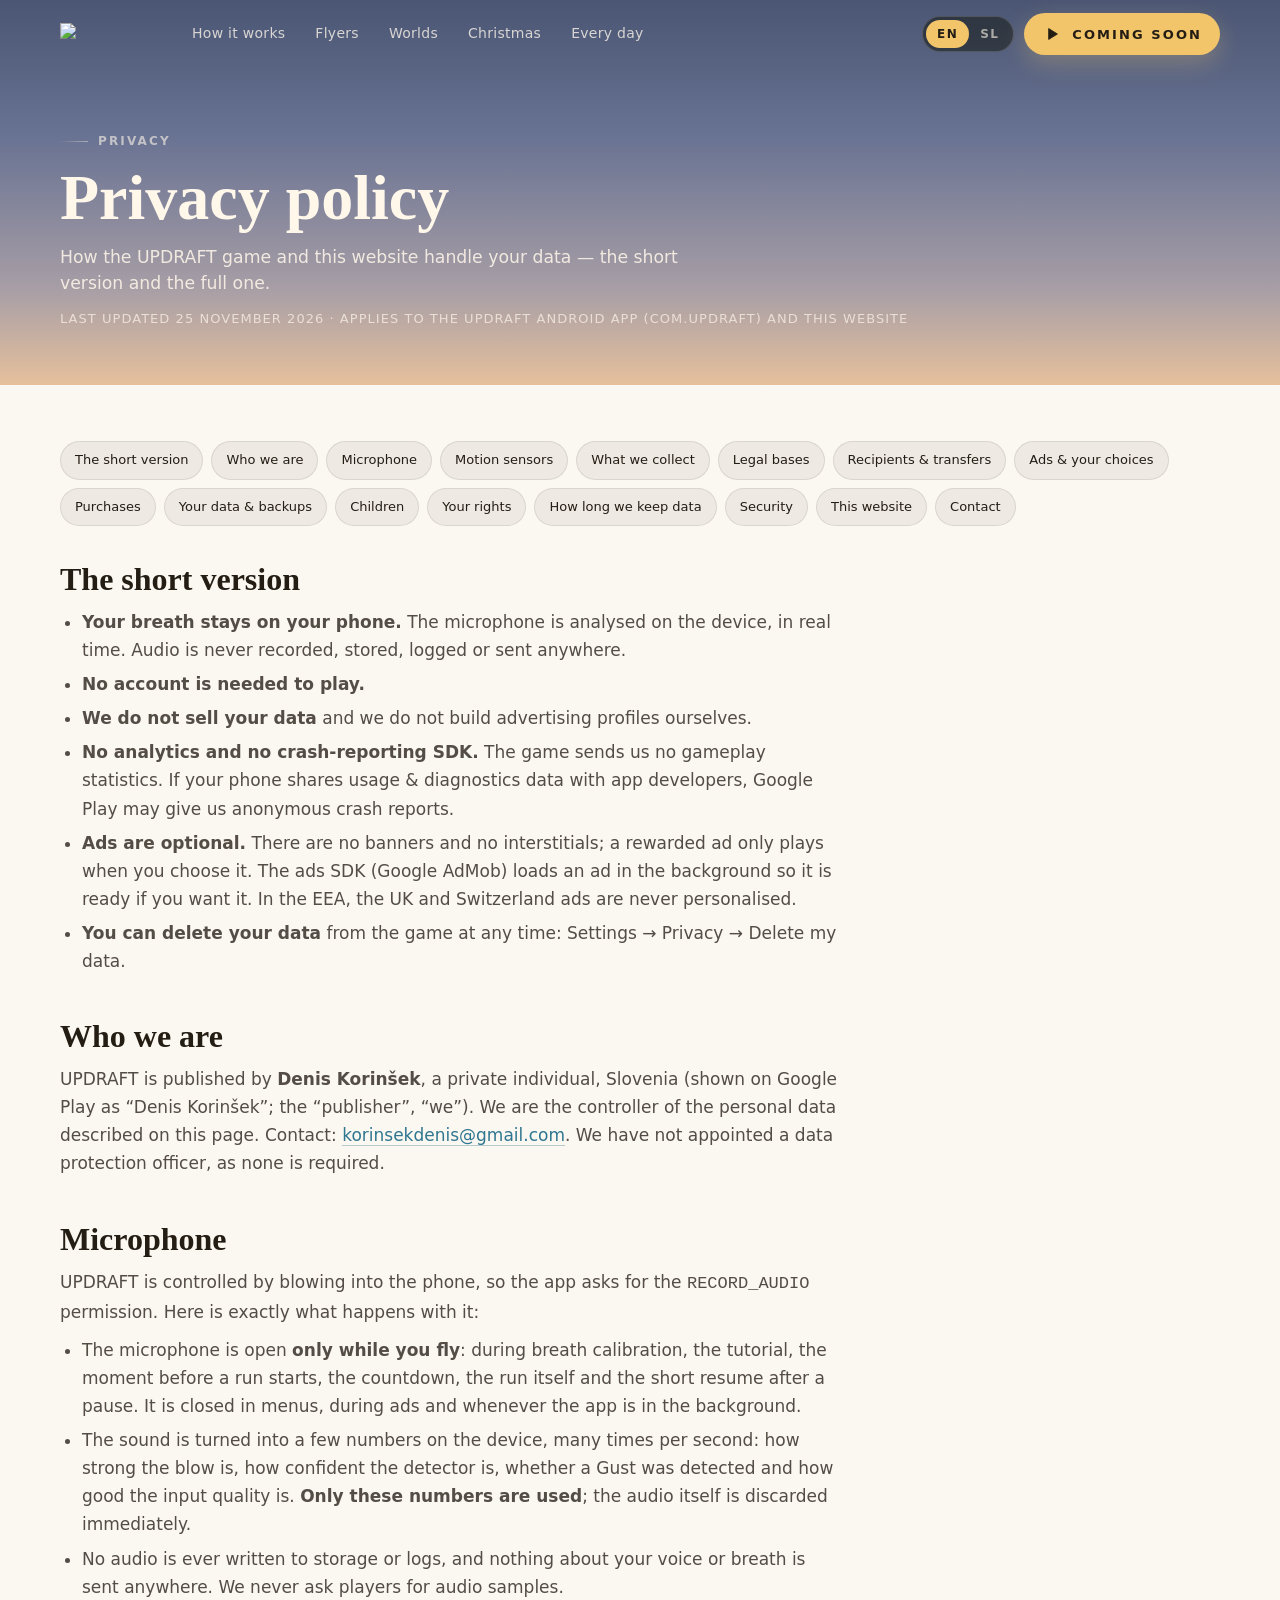
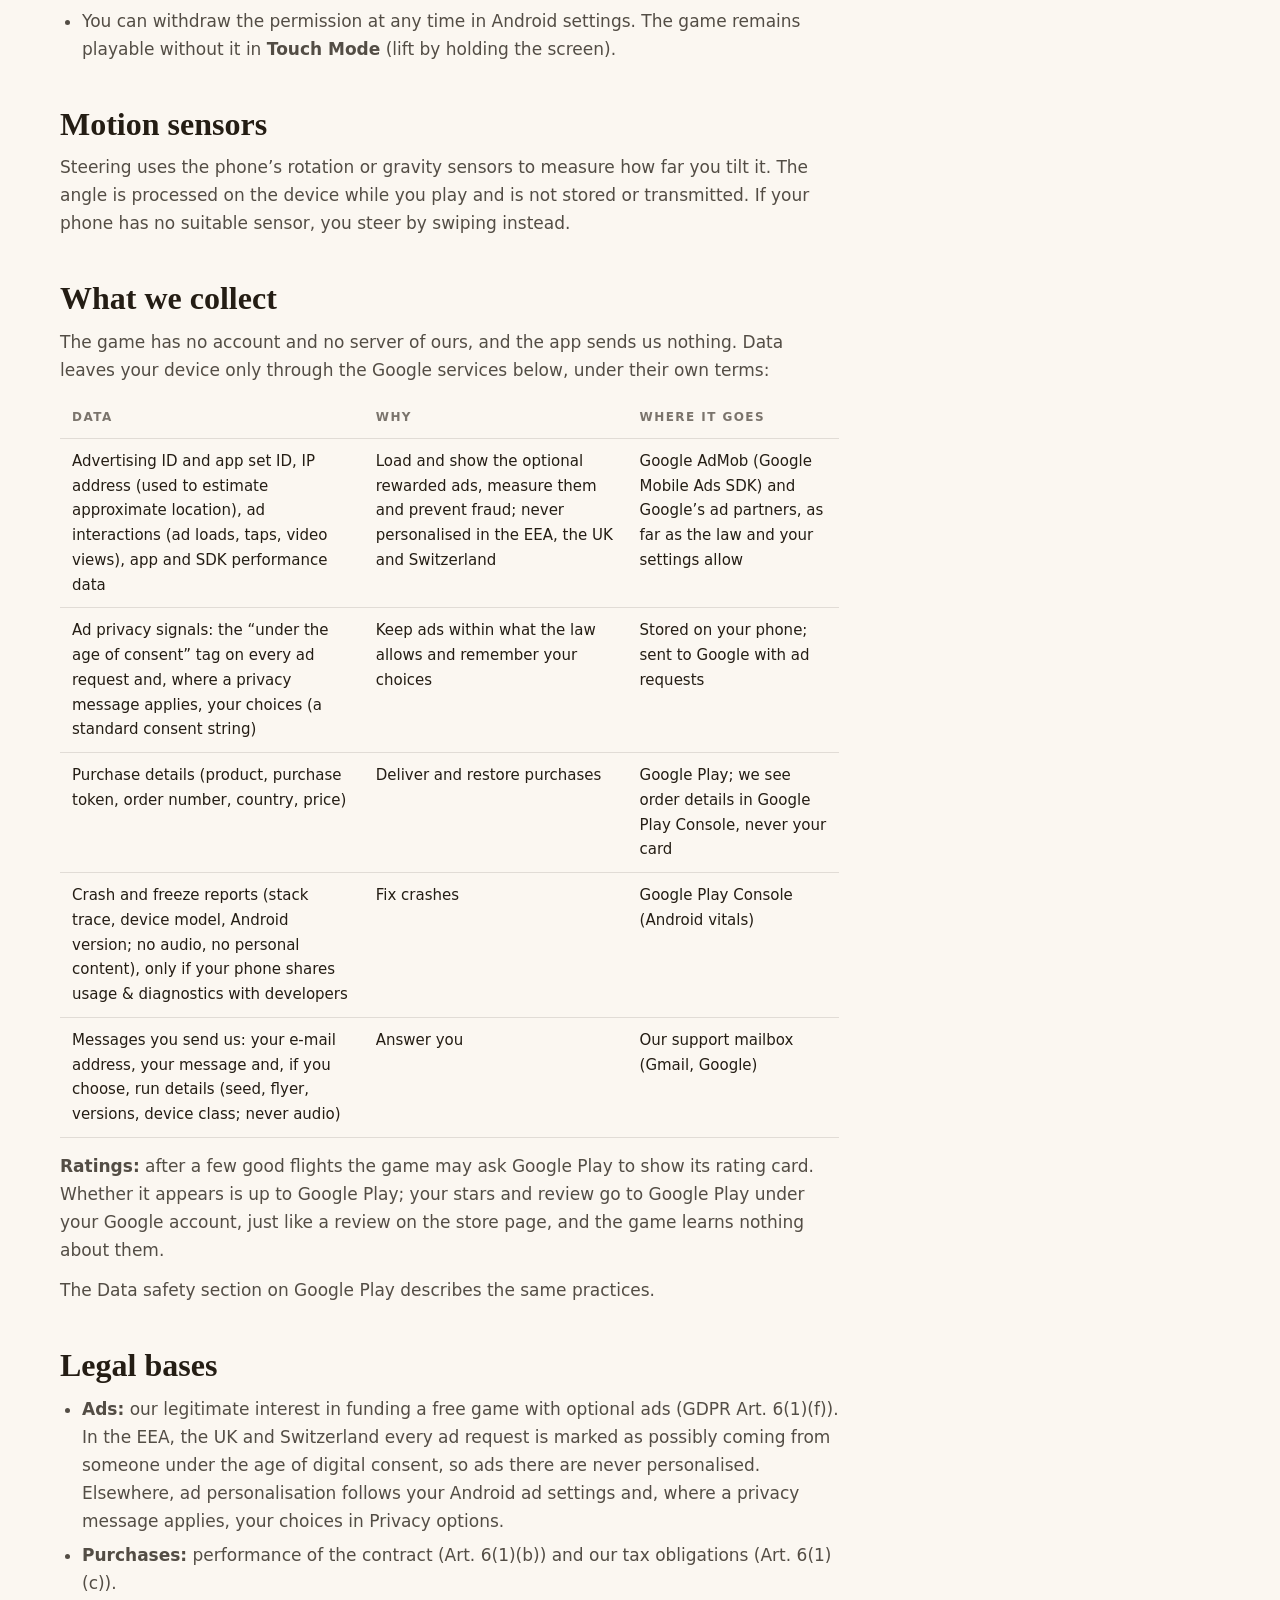
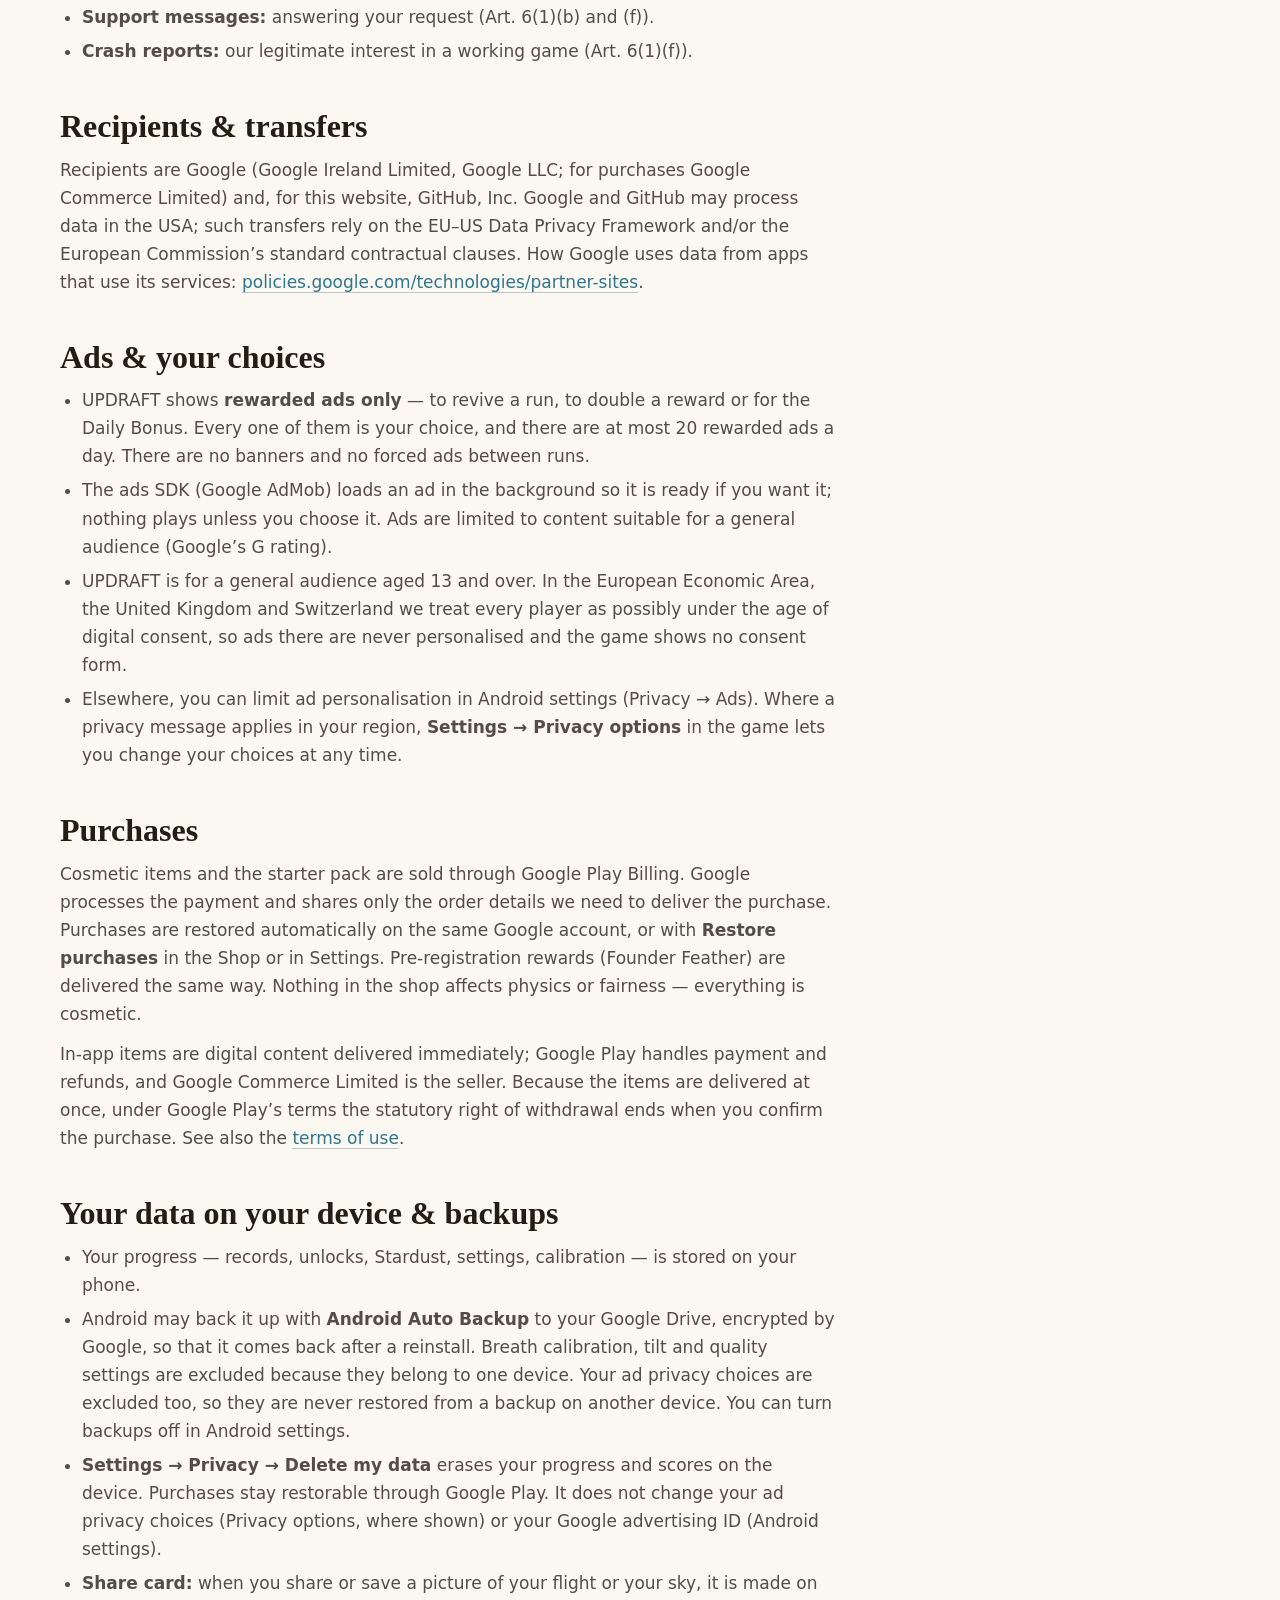
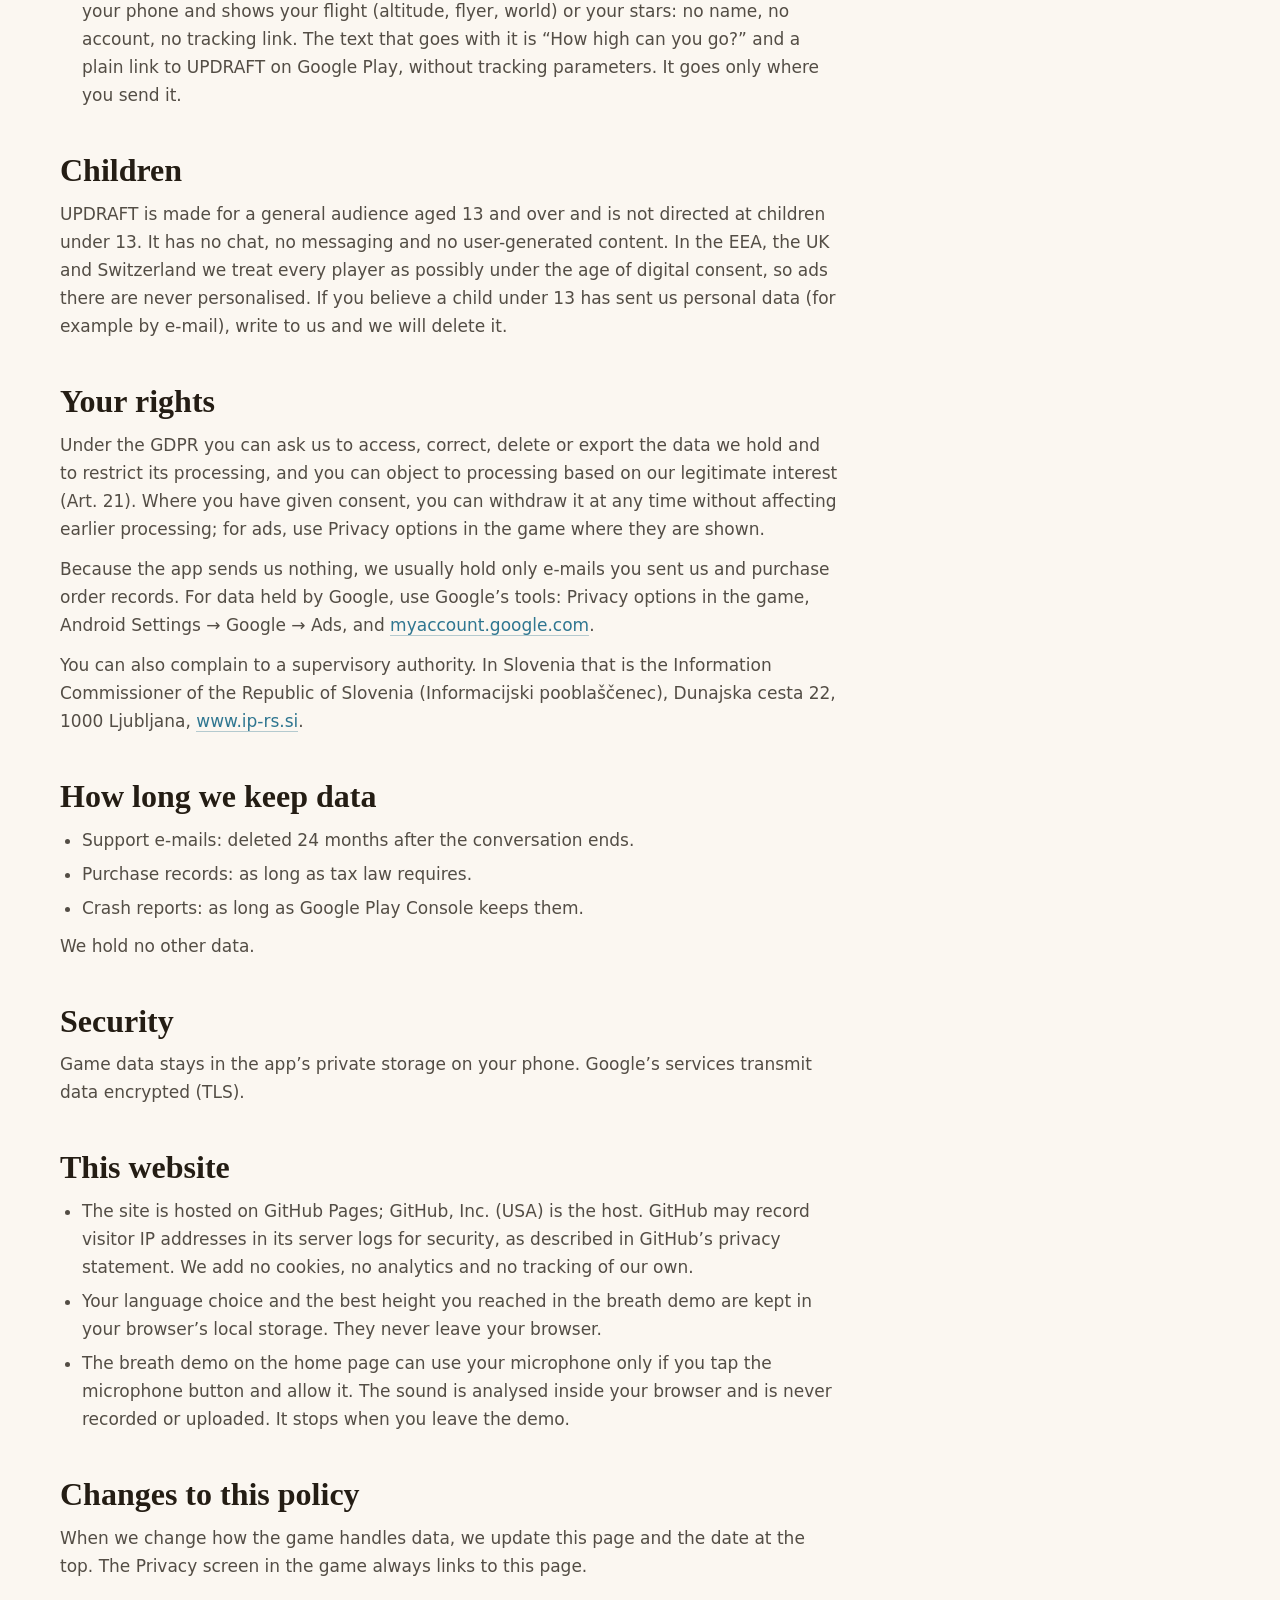
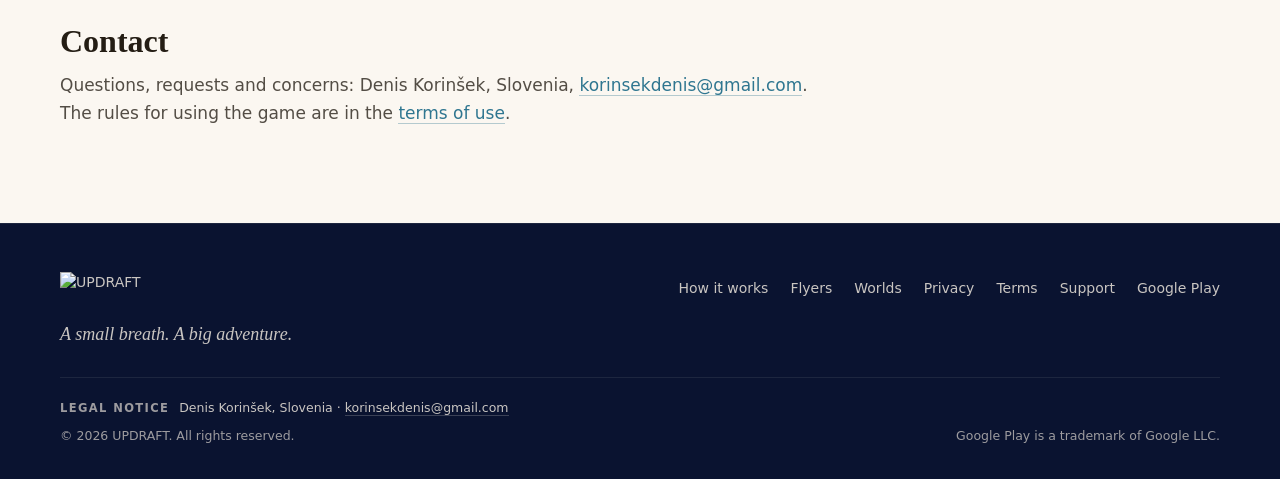
==== commit 7297982c: "Christmas season, promo video, new screens and icons, privacy policy update" ====
--- a/privacy.html
+++ b/privacy.html
@@ -11,7 +11,7 @@
 <meta property="og:description" content="Your breath stays on your phone. How UPDRAFT handles the microphone, sensors, ads, purchases and backups.">
 <meta property="og:image" content="https://deniskorinsek.github.io/updraft/assets/brand/og.jpg">
 <link rel="icon" href="assets/brand/favicon-32.png" sizes="32x32">
-<link rel="icon" href="assets/brand/icon.svg" type="image/svg+xml">
+<link rel="icon" href="assets/brand/icon-192.png" sizes="192x192" type="image/png">
 <link rel="apple-touch-icon" href="assets/brand/apple-touch-icon.png">
 <link rel="stylesheet" href="assets/fonts/fonts.css">
 <link rel="stylesheet" href="css/site.css">
@@ -22,7 +22,7 @@
 <header class="nav" id="nav">
   <div class="wrap">
     <a class="nav-brand" href="index.html" aria-label="UPDRAFT"><img src="assets/brand/wordmark.svg" alt="UPDRAFT" width="1200" height="300"></a>
-    <nav class="nav-links" aria-label="Sections"><a href="index.html#how" data-i18n="nav.how">How it works</a><a href="index.html#flyers" data-i18n="nav.flyers">Flyers</a><a href="index.html#worlds" data-i18n="nav.worlds">Worlds</a><a href="index.html#winter" data-i18n="nav.winter">Winter Winds</a><a href="index.html#daily" data-i18n="nav.daily">Every day</a></nav>
+    <nav class="nav-links" aria-label="Sections"><a href="index.html#how" data-i18n="nav.how">How it works</a><a href="index.html#flyers" data-i18n="nav.flyers">Flyers</a><a href="index.html#worlds" data-i18n="nav.worlds">Worlds</a><a href="index.html#winter" data-i18n="nav.winter">Christmas</a><a href="index.html#daily" data-i18n="nav.daily">Every day</a></nav>
     <div class="nav-right">
       <div class="lang" role="group" aria-label="Language">
         <button type="button" data-lang-set="en" aria-pressed="true" lang="en">EN</button>
@@ -35,7 +35,7 @@
   <div class="nav-progress" aria-hidden="true"><span class="np-bar" id="np-bar"></span><img class="np-feather" id="np-feather" src="assets/flyers/feather_white.svg" alt="" width="217" height="113"></div>
 </header>
 <div class="nav-sheet" id="menu">
-  <a href="index.html#how" data-i18n="nav.how">How it works</a><a href="index.html#flyers" data-i18n="nav.flyers">Flyers</a><a href="index.html#worlds" data-i18n="nav.worlds">Worlds</a><a href="index.html#winter" data-i18n="nav.winter">Winter Winds</a><a href="index.html#daily" data-i18n="nav.daily">Every day</a>
+  <a href="index.html#how" data-i18n="nav.how">How it works</a><a href="index.html#flyers" data-i18n="nav.flyers">Flyers</a><a href="index.html#worlds" data-i18n="nav.worlds">Worlds</a><a href="index.html#winter" data-i18n="nav.winter">Christmas</a><a href="index.html#daily" data-i18n="nav.daily">Every day</a>
   <a class="btn btn-primary" href="https://play.google.com/store/apps/details?id=com.updraft" data-play rel="noopener"><svg class="icon" aria-hidden="true"><use href="#i-play"/></svg><span data-i18n="hero.cta">Coming soon to Google Play</span></a>
 </div>
 
@@ -45,7 +45,7 @@
     <span class="eyebrow" data-i18n="footer.privacy">Privacy</span>
     <h1 data-i18n="page.privacy.title">Privacy policy</h1>
     <p class="lead" data-i18n="page.privacy.lead">How the UPDRAFT game and this website handle your data — the short version and the full one.</p>
-    <p class="meta" data-i18n="page.privacy.meta">Last updated 16 November 2026 · Applies to the UPDRAFT Android app (com.updraft) and this website</p>
+    <p class="meta" data-i18n="page.privacy.meta">Last updated 25 November 2026 · Applies to the UPDRAFT Android app (com.updraft) and this website</p>
   </div>
 </section>
 
@@ -94,6 +94,7 @@
             <tr><td>Messages you send us: your e-mail address, your message and, if you choose, run details (seed, flyer, versions, device class; never audio)</td><td>Answer you</td><td>Our support mailbox (Gmail, Google)</td></tr>
           </tbody>
         </table>
+        <p><b>Ratings:</b> after a few good flights the game may ask Google Play to show its rating card. Whether it appears is up to Google Play; your stars and review go to Google Play under your Google account, just like a review on the store page, and the game learns nothing about them.</p>
         <p>The Data safety section on Google Play describes the same practices.</p>
 
         <h2 id="bases">Legal bases</h2>
@@ -125,7 +126,7 @@
           <li>Your progress — records, unlocks, Stardust, settings, calibration — is stored on your phone.</li>
           <li>Android may back it up with <b>Android Auto Backup</b> to your Google Drive, encrypted by Google, so that it comes back after a reinstall. Breath calibration, tilt and quality settings are excluded because they belong to one device. Your ad privacy choices are excluded too, so they are never restored from a backup on another device. You can turn backups off in Android settings.</li>
           <li><b>Settings → Privacy → Delete my data</b> erases your progress and scores on the device. Purchases stay restorable through Google Play. It does not change your ad privacy choices (Privacy options, where shown) or your Google advertising ID (Android settings).</li>
-          <li><b>Share card:</b> when you share or save a picture of your flight or your sky, it is made on your phone and shows your flight (altitude, flyer, world) or your stars: no name, no account, no tracking link. It goes only where you send it.</li>
+          <li><b>Share card:</b> when you share or save a picture of your flight or your sky, it is made on your phone and shows your flight (altitude, flyer, world) or your stars: no name, no account, no tracking link. The text that goes with it is “How high can you go?” and a plain link to UPDRAFT on Google Play, without tracking parameters. It goes only where you send it.</li>
         </ul>
 
         <h2 id="children">Children</h2>
@@ -205,6 +206,7 @@
             <tr><td>Sporočila, ki nam jih pošlješ: tvoj e-naslov, sporočilo in po želji podrobnosti vožnje (seme, letalec, različice, razred naprave; nikoli zvok)</td><td>Odgovor tebi</td><td>Naš predal za podporo (Gmail, Google)</td></tr>
           </tbody>
         </table>
+        <p><b>Ocene:</b> po nekaj dobrih letih lahko igra Google Play prosi, naj pokaže svoje okno za oceno. Ali se pokaže, odloči Google Play; tvoje zvezdice in mnenje gredo v Google Play pod tvojim Google računom, enako kot ocena na strani trgovine, igra pa o njih ne izve ničesar.</p>
         <p>Razdelek Varnost podatkov v Google Play opisuje enake prakse.</p>
 
         <h2 id="bases-sl">Pravne podlage</h2>
@@ -236,7 +238,7 @@
           <li>Tvoj napredek – rekordi, odklepi, zvezdni prah, nastavitve, umerjanje – je shranjen na tvojem telefonu.</li>
           <li>Android ga lahko z <b>Android Auto Backup</b> varnostno kopira v tvoj Google Drive, šifrirano pri Googlu, da se po ponovni namestitvi vrne. Umerjanje diha ter nastavitve nagiba in kakovosti so izvzeti, ker so vezani na eno napravo. Izvzete so tudi tvoje izbire glede zasebnosti oglasov, zato se iz varnostne kopije na drugi napravi nikoli ne obnovijo. Varnostne kopije lahko izklopiš v nastavitvah Androida.</li>
           <li><b>Nastavitve → Zasebnost → Izbriši moje podatke</b> izbriše tvoj napredek in rezultate na napravi. Nakupi ostanejo obnovljivi prek Google Play. Ne spremeni tvojih izbir glede zasebnosti oglasov (Možnosti zasebnosti, kjer so prikazane) in ne tvojega Googlovega oglaševalskega ID-ja (nastavitve Androida).</li>
-          <li><b>Kartica za deljenje:</b> ko deliš ali shraniš sliko leta ali svojega neba, nastane na telefonu in prikazuje tvoj let (višino, letalca, svet) ali tvoje zvezde: brez imena, računa ali sledilne povezave. Gre le tja, kamor jo pošlješ sam.</li>
+          <li><b>Kartica za deljenje:</b> ko deliš ali shraniš sliko leta ali svojega neba, nastane na telefonu in prikazuje tvoj let (višino, letalca, svet) ali tvoje zvezde: brez imena, računa ali sledilne povezave. Besedilo, ki gre zraven, je »How high can you go?« in navadna povezava na UPDRAFT v Google Play, brez parametrov za sledenje. Gre le tja, kamor jo pošlješ sam.</li>
         </ul>
 
         <h2 id="children-sl">Otroci</h2>
--- a/css/site.css
+++ b/css/site.css
@@ -312,6 +312,22 @@
 .how-note { margin-top: 28px; display: flex; gap: 12px; align-items: flex-start; color: var(--fg-2); font-size: 15px; max-width: 720px; }
 .how-note .icon { width: 22px; height: 22px; color: var(--gold-deep); margin-top: 2px; }
 @media (max-width: 900px) { .steps { grid-template-columns: 1fr; } }
+/* promo video (DEC-158): a vertical card next to its line; stacks on phones */
+.how-video { margin-top: 64px; display: grid; grid-template-columns: auto minmax(0, 440px); gap: 56px; align-items: center; justify-content: center; }
+.hv-card { position: relative; width: 300px; max-width: 100%; aspect-ratio: 9 / 16; border-radius: 28px; overflow: hidden; background: #1A1D52;
+  box-shadow: 0 30px 70px rgba(80, 50, 20, .3), 0 0 0 1px rgba(201, 150, 63, .35); }
+.hv-card video { display: block; width: 100%; height: 100%; object-fit: cover; }
+.hv-sound { position: absolute; right: 14px; bottom: 14px; display: inline-flex; gap: 8px; align-items: center; padding: 9px 14px; border-radius: var(--r-pill);
+  border: 1px solid rgba(255, 248, 238, .38); background: rgba(12, 15, 51, .62); color: var(--cream); font: 600 12px/1 var(--font-body); letter-spacing: .1em;
+  text-transform: uppercase; cursor: pointer; -webkit-backdrop-filter: none; }
+.hv-sound:hover, .hv-sound:focus-visible { border-color: var(--gold); }
+.hv-sound.on { background: var(--gold); color: var(--ink); border-color: var(--gold); }
+.hv-sound .icon { width: 16px; height: 16px; }
+.hv-text { display: grid; gap: 14px; }
+.hv-text h3 { font-size: 38px; line-height: 1.1; text-wrap: balance; }
+.hv-text p { color: var(--fg-2); font-size: 17px; }
+@media (max-width: 900px) { .how-video { grid-template-columns: 1fr; justify-items: center; text-align: center; gap: 28px; margin-top: 44px; }
+  .hv-card { width: min(300px, 78vw); } .hv-text .eyebrow { justify-content: center; } }
 
 /* --------------------------------------------------------------------------
    flyers
@@ -459,7 +475,7 @@
 .marquee-track { display: flex; gap: 22px; width: max-content; animation: marquee 70s linear infinite; }
 .marquee:hover .marquee-track { animation-play-state: paused; }
 .marquee .phone { height: 420px; }
-.marquee .phone::after { width: 56px; height: 16px; top: 16px; }
+.marquee .phone::after { width: 10px; height: 10px; top: 12px; border-radius: 50%; } /* a punch-hole camera: the real screens show their own top bar */
 .marquee .phone { border-radius: 30px; padding: 7px; }
 .marquee .phone-screen { border-radius: 24px; }
 .marquee figcaption { margin-top: 12px; text-align: center; font-size: 13px; color: var(--fg-3); letter-spacing: .04em; }
@@ -677,6 +693,24 @@
 @media (max-width: 860px) { .cta-qr-wrap, .cta-flyer-wrap { display: none; } }
 
 /* --------------------------------------------------------------------------
+   Christmas season (25 Nov – 6 Jan: html.xmas, set in the head; ?christmas=1|0 previews)
+   -------------------------------------------------------------------------- */
+.xmas-ribbon, .winter-now, .marquee figure.xmas-only, .hero-snow { display: none; }
+.xmas .marquee figure.xmas-only { display: block; }
+.xmas .xmas-ribbon { display: inline-flex; align-items: center; gap: 10px; width: max-content; max-width: 100%; margin: 0;
+  padding: 8px 16px 8px 12px; border-radius: var(--r-pill); background: linear-gradient(90deg, rgba(156, 33, 41, .78), rgba(200, 50, 58, .62));
+  border: 1px solid rgba(242, 197, 107, .6); color: var(--gold-pale); font-size: 13.5px; font-weight: 500; letter-spacing: .02em;
+  box-shadow: 0 8px 26px rgba(120, 20, 30, .28), inset 0 1px 0 rgba(255, 241, 207, .25); }
+.xmas .xmas-ribbon .icon { width: 16px; height: 16px; color: var(--gold-light); flex: none; }
+.xmas .hero-snow { display: block; position: absolute; inset: 0; z-index: 3; width: 100%; height: 100%; pointer-events: none; }
+.xmas .winter-now { display: inline-flex; align-items: center; gap: 9px; width: max-content; margin-top: -6px; padding: 6px 12px;
+  border-radius: var(--r-pill); background: rgba(242, 197, 107, .14); border: 1px solid rgba(242, 197, 107, .42); color: var(--gold-light);
+  font-size: 12px; font-weight: 600; letter-spacing: .1em; text-transform: uppercase; }
+.xmas .winter-now i { width: 7px; height: 7px; border-radius: 50%; background: var(--gold); box-shadow: 0 0 0 0 rgba(242, 197, 107, .6); animation: now-pulse 2.4s ease-out infinite; }
+@keyframes now-pulse { 0% { box-shadow: 0 0 0 0 rgba(242, 197, 107, .55); } 70%, 100% { box-shadow: 0 0 0 9px rgba(242, 197, 107, 0); } }
+@media (prefers-reduced-motion: reduce) { .xmas .winter-now i { animation: none !important; } }
+
+/* --------------------------------------------------------------------------
    reduced motion
    -------------------------------------------------------------------------- */
 @media (prefers-reduced-motion: reduce) {
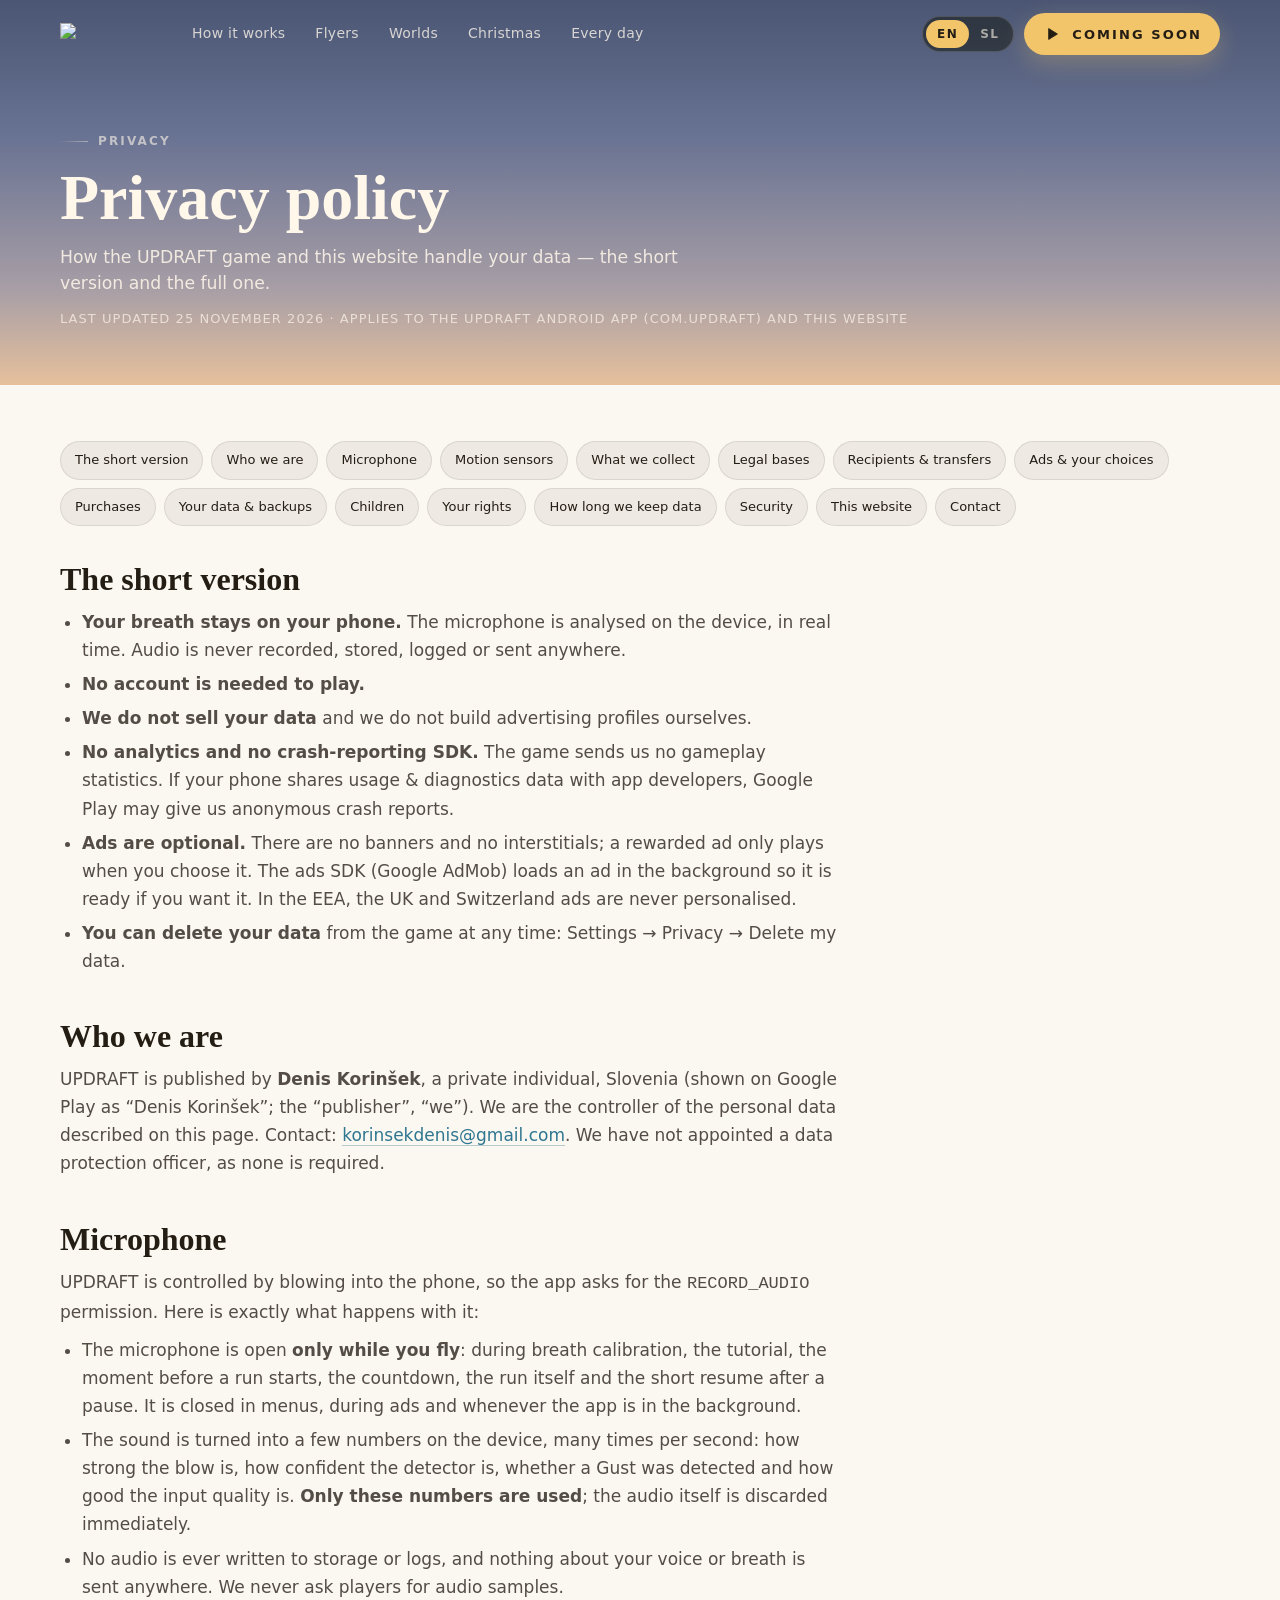
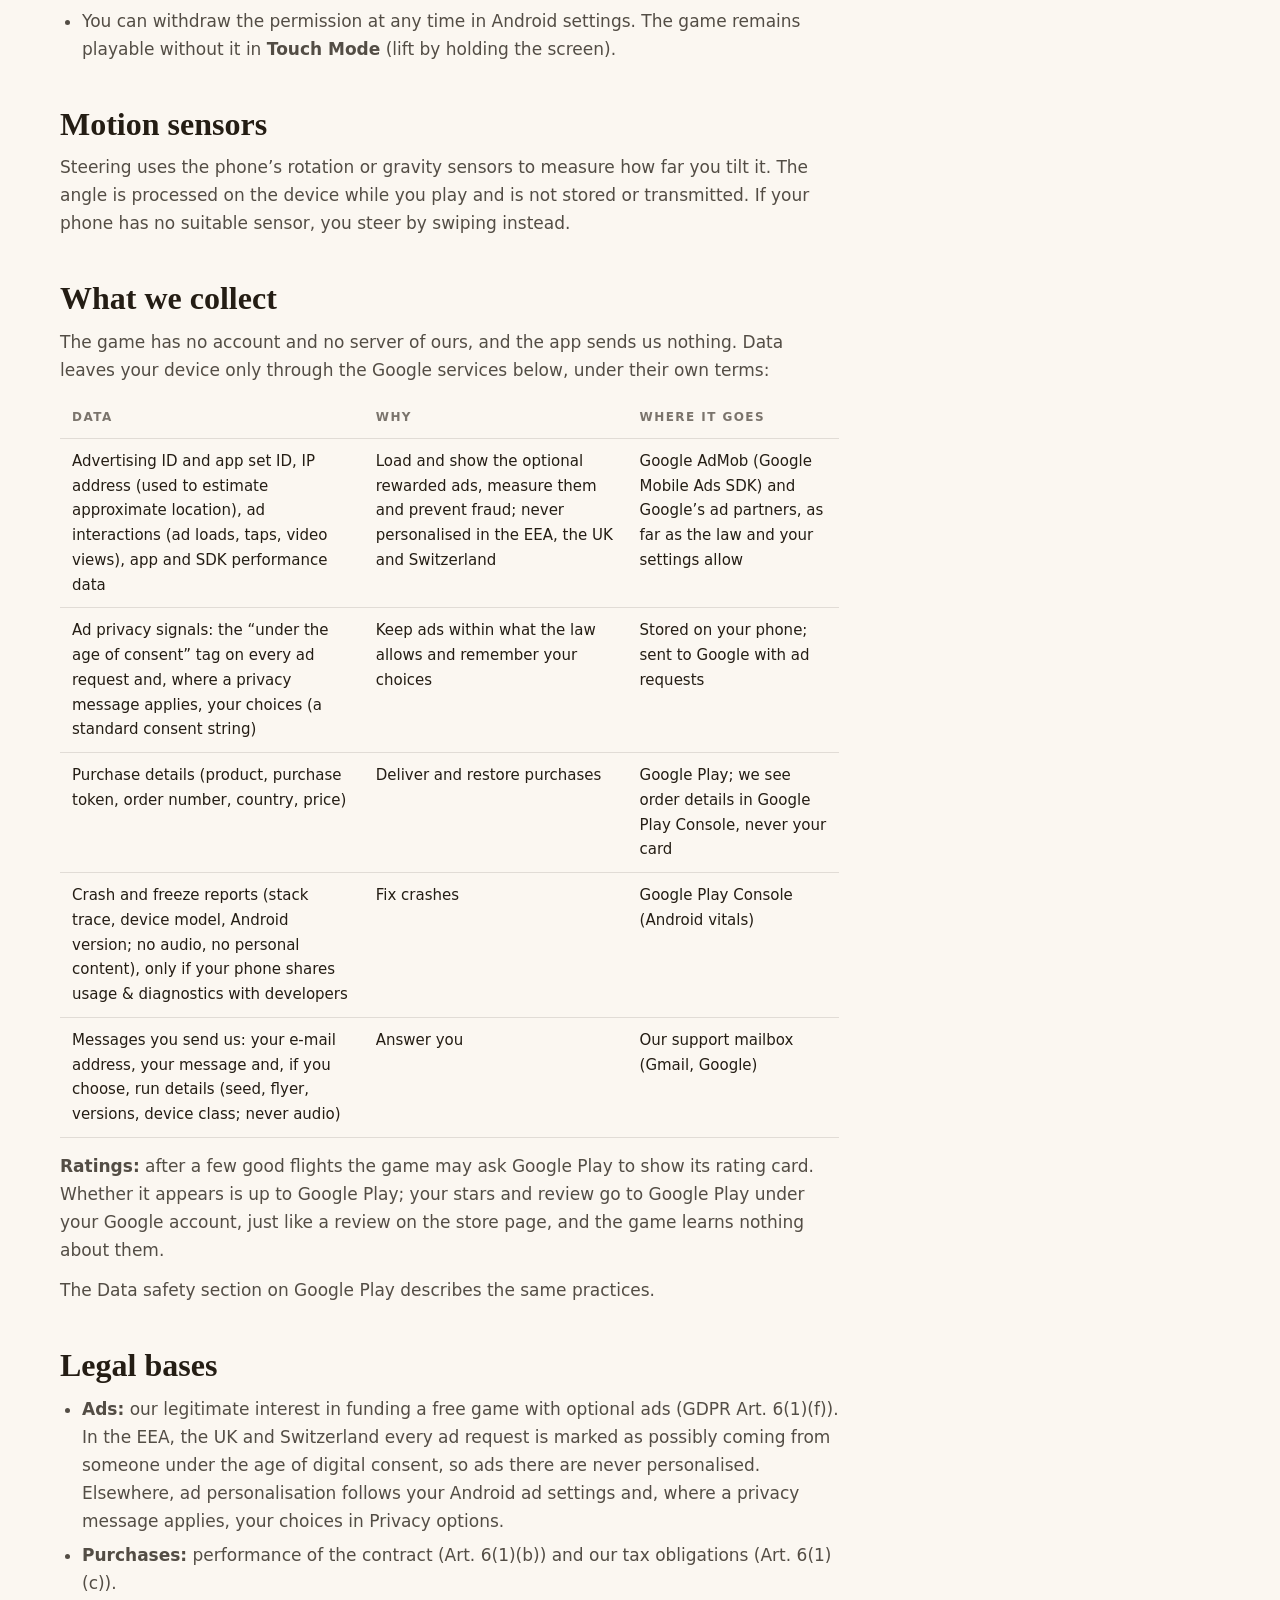
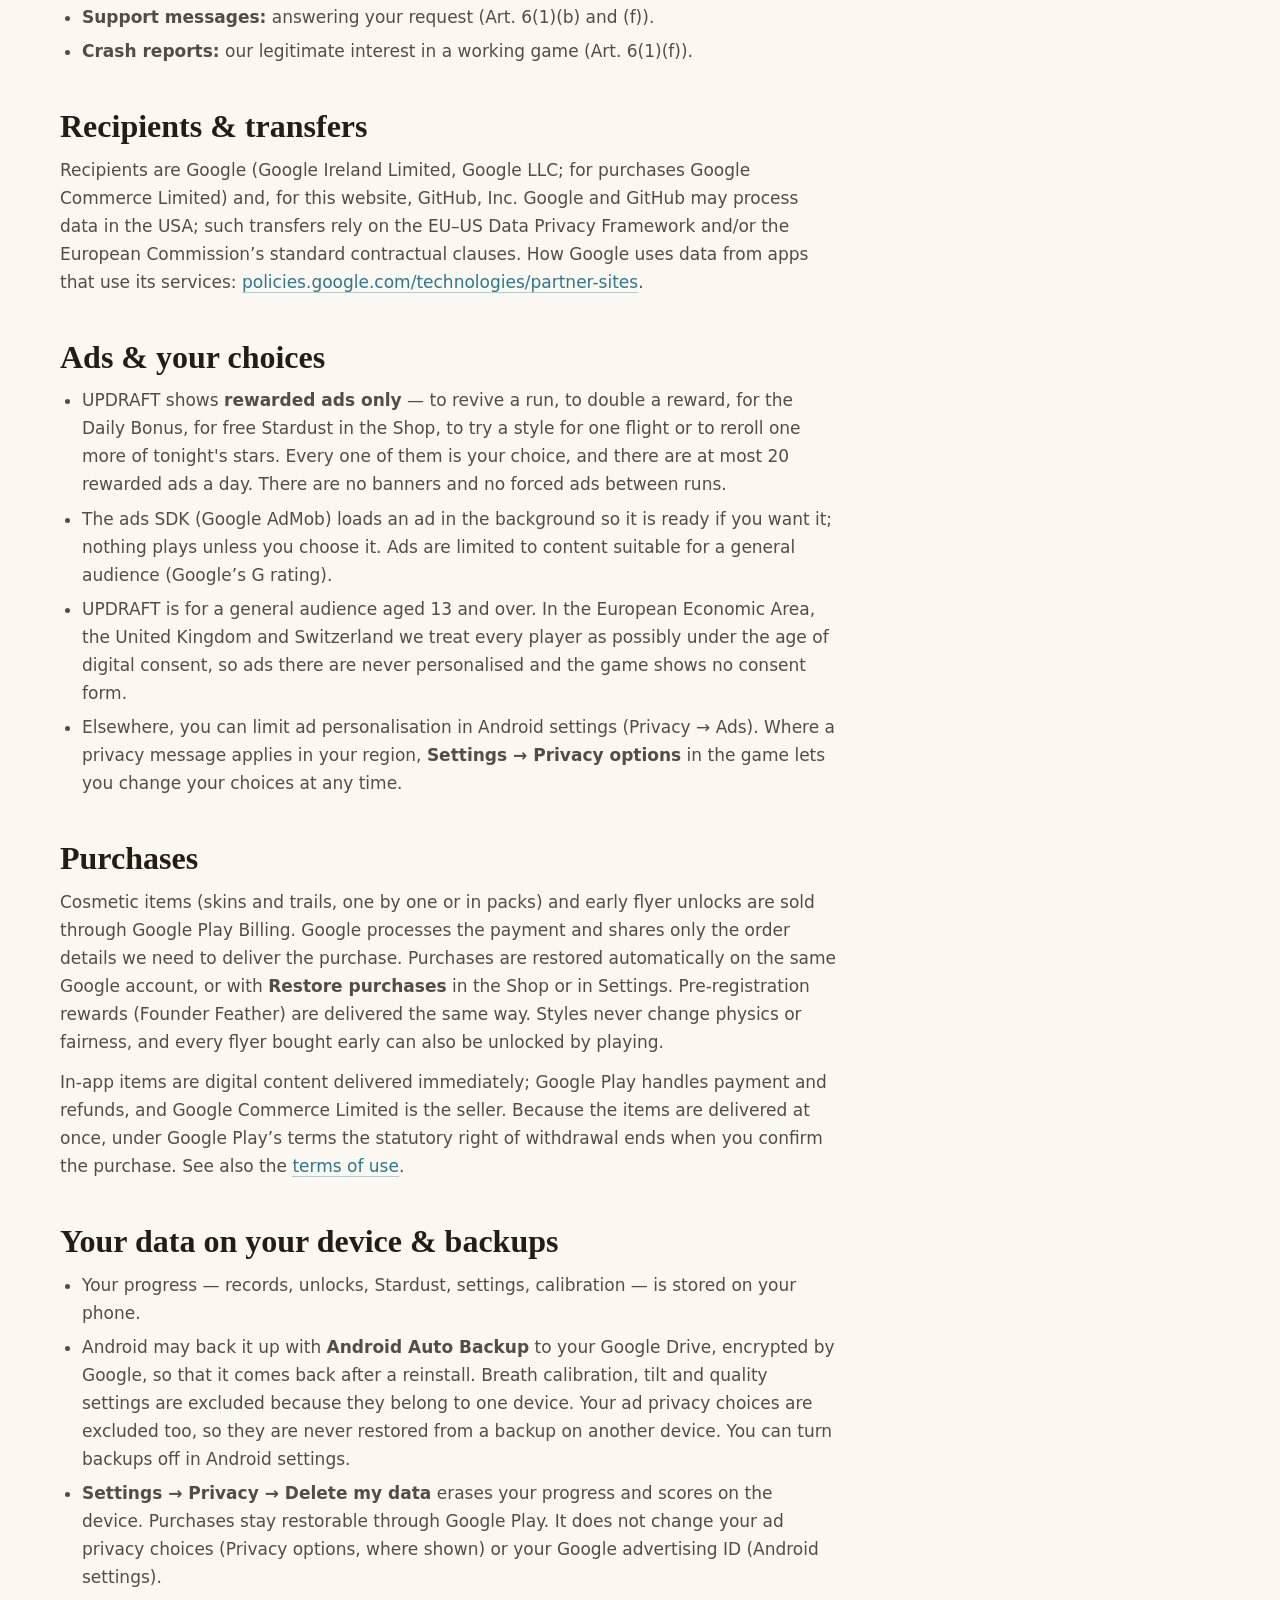
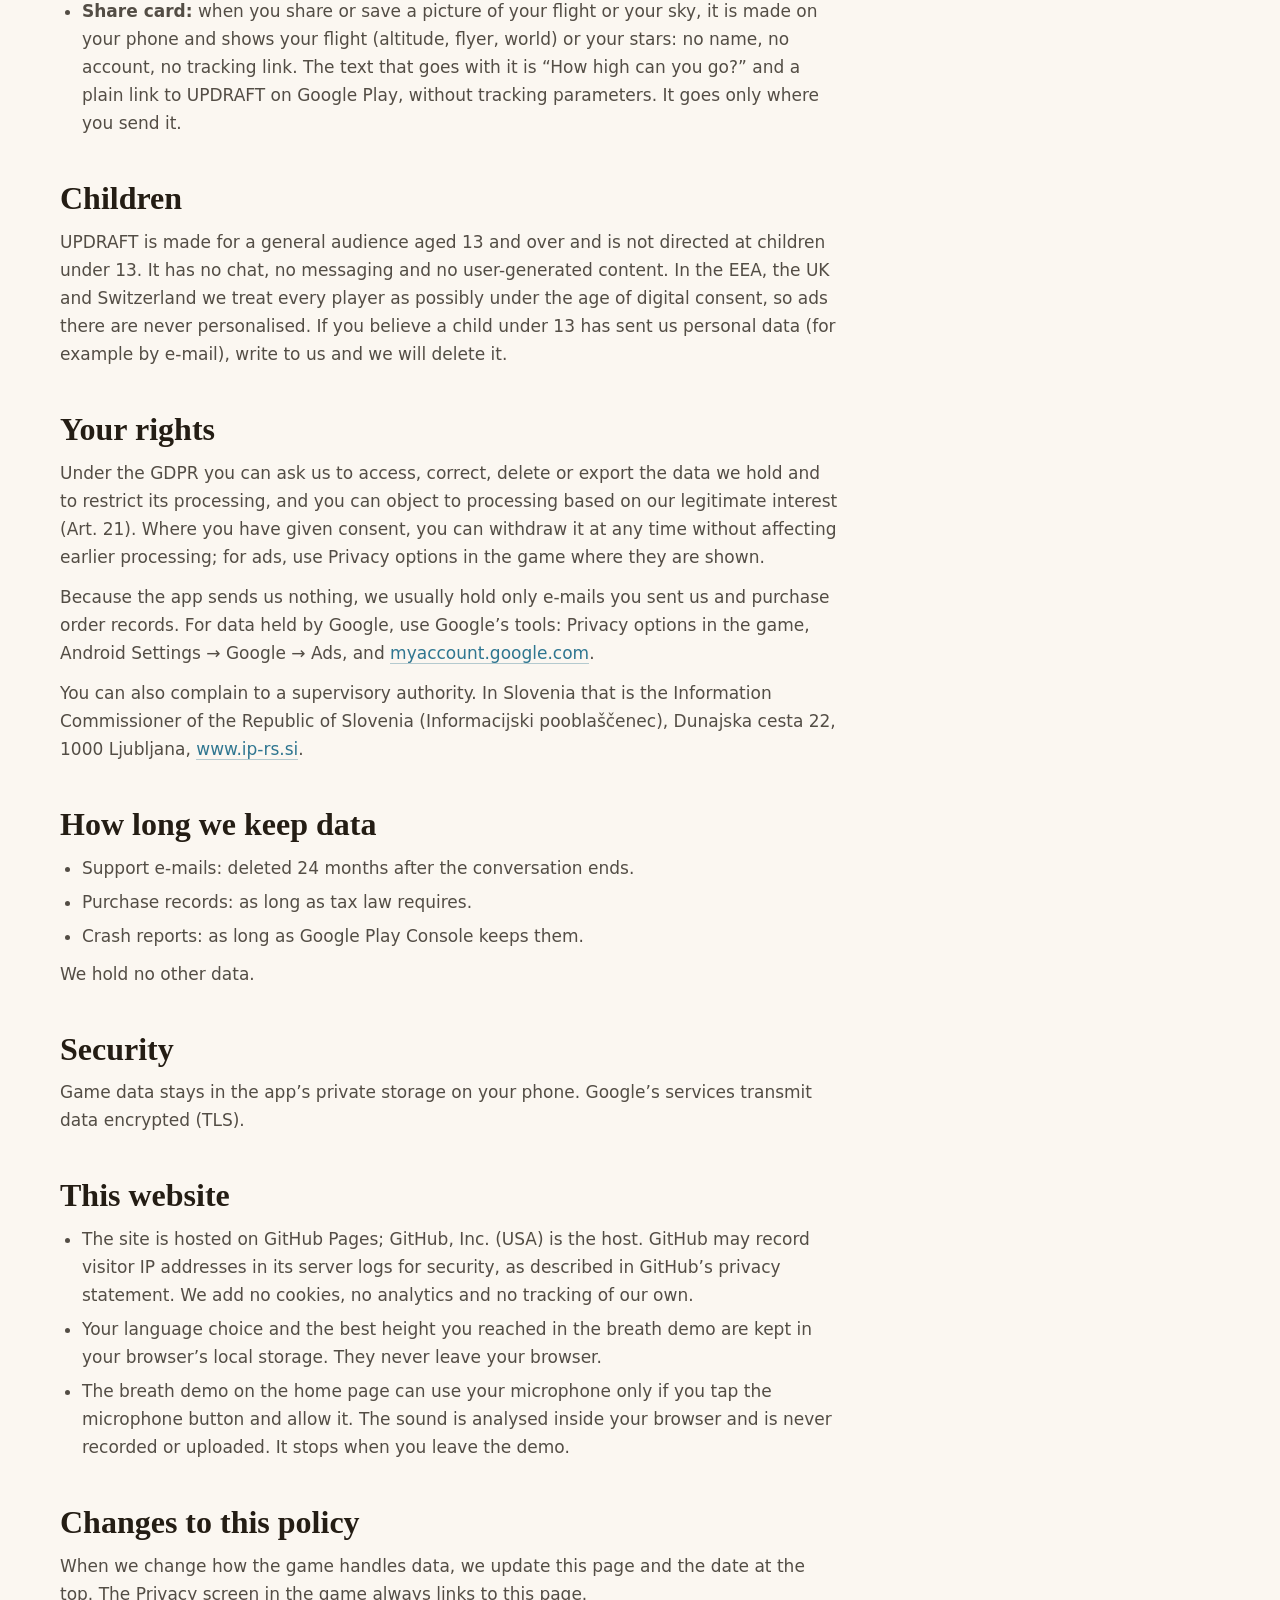
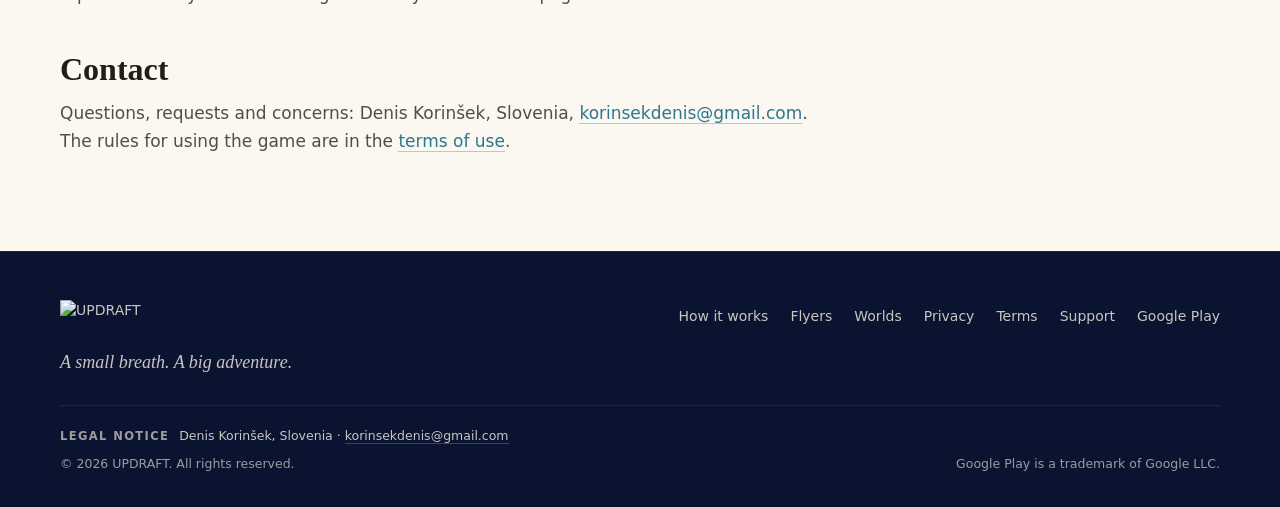
==== commit 3c378463: "Coming-soon note, launch switch, privacy policy: new ads and purchases" ====
--- a/privacy.html
+++ b/privacy.html
@@ -111,14 +111,14 @@
 
         <h2 id="ads">Ads &amp; your choices</h2>
         <ul>
-          <li>UPDRAFT shows <b>rewarded ads only</b> — to revive a run, to double a reward or for the Daily Bonus. Every one of them is your choice, and there are at most 20 rewarded ads a day. There are no banners and no forced ads between runs.</li>
+          <li>UPDRAFT shows <b>rewarded ads only</b> — to revive a run, to double a reward, for the Daily Bonus, for free Stardust in the Shop, to try a style for one flight or to reroll one more of tonight's stars. Every one of them is your choice, and there are at most 20 rewarded ads a day. There are no banners and no forced ads between runs.</li>
           <li>The ads SDK (Google AdMob) loads an ad in the background so it is ready if you want it; nothing plays unless you choose it. Ads are limited to content suitable for a general audience (Google’s G rating).</li>
           <li>UPDRAFT is for a general audience aged 13 and over. In the European Economic Area, the United Kingdom and Switzerland we treat every player as possibly under the age of digital consent, so ads there are never personalised and the game shows no consent form.</li>
           <li>Elsewhere, you can limit ad personalisation in Android settings (Privacy → Ads). Where a privacy message applies in your region, <b>Settings → Privacy options</b> in the game lets you change your choices at any time.</li>
         </ul>
 
         <h2 id="purchases">Purchases</h2>
-        <p>Cosmetic items and the starter pack are sold through Google Play Billing. Google processes the payment and shares only the order details we need to deliver the purchase. Purchases are restored automatically on the same Google account, or with <b>Restore purchases</b> in the Shop or in Settings. Pre-registration rewards (Founder Feather) are delivered the same way. Nothing in the shop affects physics or fairness — everything is cosmetic.</p>
+        <p>Cosmetic items (skins and trails, one by one or in packs) and early flyer unlocks are sold through Google Play Billing. Google processes the payment and shares only the order details we need to deliver the purchase. Purchases are restored automatically on the same Google account, or with <b>Restore purchases</b> in the Shop or in Settings. Pre-registration rewards (Founder Feather) are delivered the same way. Styles never change physics or fairness, and every flyer bought early can also be unlocked by playing.</p>
         <p>In-app items are digital content delivered immediately; Google Play handles payment and refunds, and Google Commerce Limited is the seller. Because the items are delivered at once, under Google Play’s terms the statutory right of withdrawal ends when you confirm the purchase.<!-- TODO lawyer: confirm the withdrawal sentence (legal review L-11; section 5, item 19) --> See also the <a href="terms.html">terms of use</a>.</p>
 
         <h2 id="device">Your data on your device &amp; backups</h2>
@@ -223,14 +223,14 @@
 
         <h2 id="ads-sl">Oglasi in tvoje izbire</h2>
         <ul>
-          <li>UPDRAFT prikazuje <b>samo nagradne oglase</b> – za oživitev vožnje, podvojitev nagrade ali za dnevni bonus. Vsak je tvoja izbira, na dan pa je največ 20 nagradnih oglasov. Pasic in prisilnih oglasov med vožnjami ni.</li>
+          <li>UPDRAFT prikazuje <b>samo nagradne oglase</b> – za oživitev vožnje, podvojitev nagrade, dnevni bonus, brezplačni zvezdni prah v Trgovini, preizkus stila za en let ali še eno menjavo nocojšnjih zvezd. Vsak je tvoja izbira, na dan pa je največ 20 nagradnih oglasov. Pasic in prisilnih oglasov med vožnjami ni.</li>
           <li>SDK za oglase (Google AdMob) oglas vnaprej naloži v ozadju, da je pripravljen, če ga želiš; predvaja se le, če ga izbereš. Oglasi so omejeni na vsebino, primerno za splošno publiko (Googlova ocena G).</li>
           <li>UPDRAFT je za splošno publiko od 13 let naprej. V Evropskem gospodarskem prostoru, Združenem kraljestvu in Švici vsakega igralca obravnavamo, kot da je morda mlajši od starosti za digitalno privolitev, zato tam oglasi nikoli niso prilagojeni in igra ne prikaže obrazca za privolitev.</li>
           <li>Drugod lahko prilagajanje oglasov omejiš v nastavitvah Androida (Zasebnost → Oglasi). Kjer v tvoji regiji velja sporočilo o zasebnosti, lahko izbire kadar koli spremeniš v igri v <b>Nastavitve → Možnosti zasebnosti</b>.</li>
         </ul>
 
         <h2 id="purchases-sl">Nakupi</h2>
-        <p>Kozmetični predmeti in začetni paket se prodajajo prek Google Play Billing. Google obdela plačilo in nam posreduje samo podatke o naročilu, ki jih potrebujemo za dostavo nakupa. Nakupi se samodejno obnovijo na istem Googlovem računu ali z <b>Obnovi nakupe</b> v Trgovini ali Nastavitvah. Nagrade za predregistracijo (Founder Feather) se dostavijo enako. Nič v trgovini ne vpliva na fiziko ali poštenost – vse je kozmetično.</p>
+        <p>Kozmetični predmeti (preobleke in sledi, posamično ali v paketih) in zgodnji odklep letalcev se prodajajo prek Google Play Billing. Google obdela plačilo in nam posreduje samo podatke o naročilu, ki jih potrebujemo za dostavo nakupa. Nakupi se samodejno obnovijo na istem Googlovem računu ali z <b>Obnovi nakupe</b> v Trgovini ali Nastavitvah. Nagrade za predregistracijo (Founder Feather) se dostavijo enako. Stili nikoli ne spremenijo fizike ali poštenosti, vsakega letalca, kupljenega prej, pa lahko odkleneš tudi z igranjem.</p>
         <p>Predmeti v aplikaciji so digitalna vsebina, dostavljena takoj; plačilo in vračila ureja Google Play, prodajalec pa je Google Commerce Limited. Ker so predmeti dostavljeni takoj, po pogojih Google Play zakonska pravica do odstopa preneha, ko nakup potrdiš.<!-- TODO lawyer: confirm the withdrawal sentence (legal review L-11; section 5, item 19) --> Glej tudi <a href="terms.html">pogoje uporabe</a>.</p>
 
         <h2 id="device-sl">Tvoji podatki na napravi in varnostne kopije</h2>
--- a/css/site.css
+++ b/css/site.css
@@ -312,6 +312,14 @@
 .how-note { margin-top: 28px; display: flex; gap: 12px; align-items: flex-start; color: var(--fg-2); font-size: 15px; max-width: 720px; }
 .how-note .icon { width: 22px; height: 22px; color: var(--gold-deep); margin-top: 2px; }
 @media (max-width: 900px) { .steps { grid-template-columns: 1fr; } }
+/* "coming soon" note (js/config.js storeLive = false): a click on a Play button shows this instead of an error page */
+.soon-note { position: fixed; left: 50%; bottom: calc(24px + env(safe-area-inset-bottom, 0px)); z-index: 60; max-width: min(420px, calc(100vw - 32px));
+  transform: translate(-50%, 16px); opacity: 0; pointer-events: none; padding: 14px 20px; border-radius: var(--r-lg); text-align: center;
+  background: rgba(16, 20, 40, .92); color: var(--cream); border: 1px solid rgba(242, 197, 107, .45); box-shadow: 0 16px 40px rgba(0, 0, 0, .35);
+  font: 500 15px/1.4 var(--font-body); transition: opacity .25s ease, transform .25s ease; }
+.soon-note.is-on { opacity: 1; transform: translate(-50%, 0); }
+@media (max-width: 760px) { .soon-note { bottom: calc(96px + env(safe-area-inset-bottom, 0px)); } }
+@media (prefers-reduced-motion: reduce) { .soon-note { transition: none; } }
 /* promo video (DEC-158): a vertical card next to its line; stacks on phones */
 .how-video { margin-top: 64px; display: grid; grid-template-columns: auto minmax(0, 440px); gap: 56px; align-items: center; justify-content: center; }
 .hv-card { position: relative; width: 300px; max-width: 100%; aspect-ratio: 9 / 16; border-radius: 28px; overflow: hidden; background: #1A1D52;
